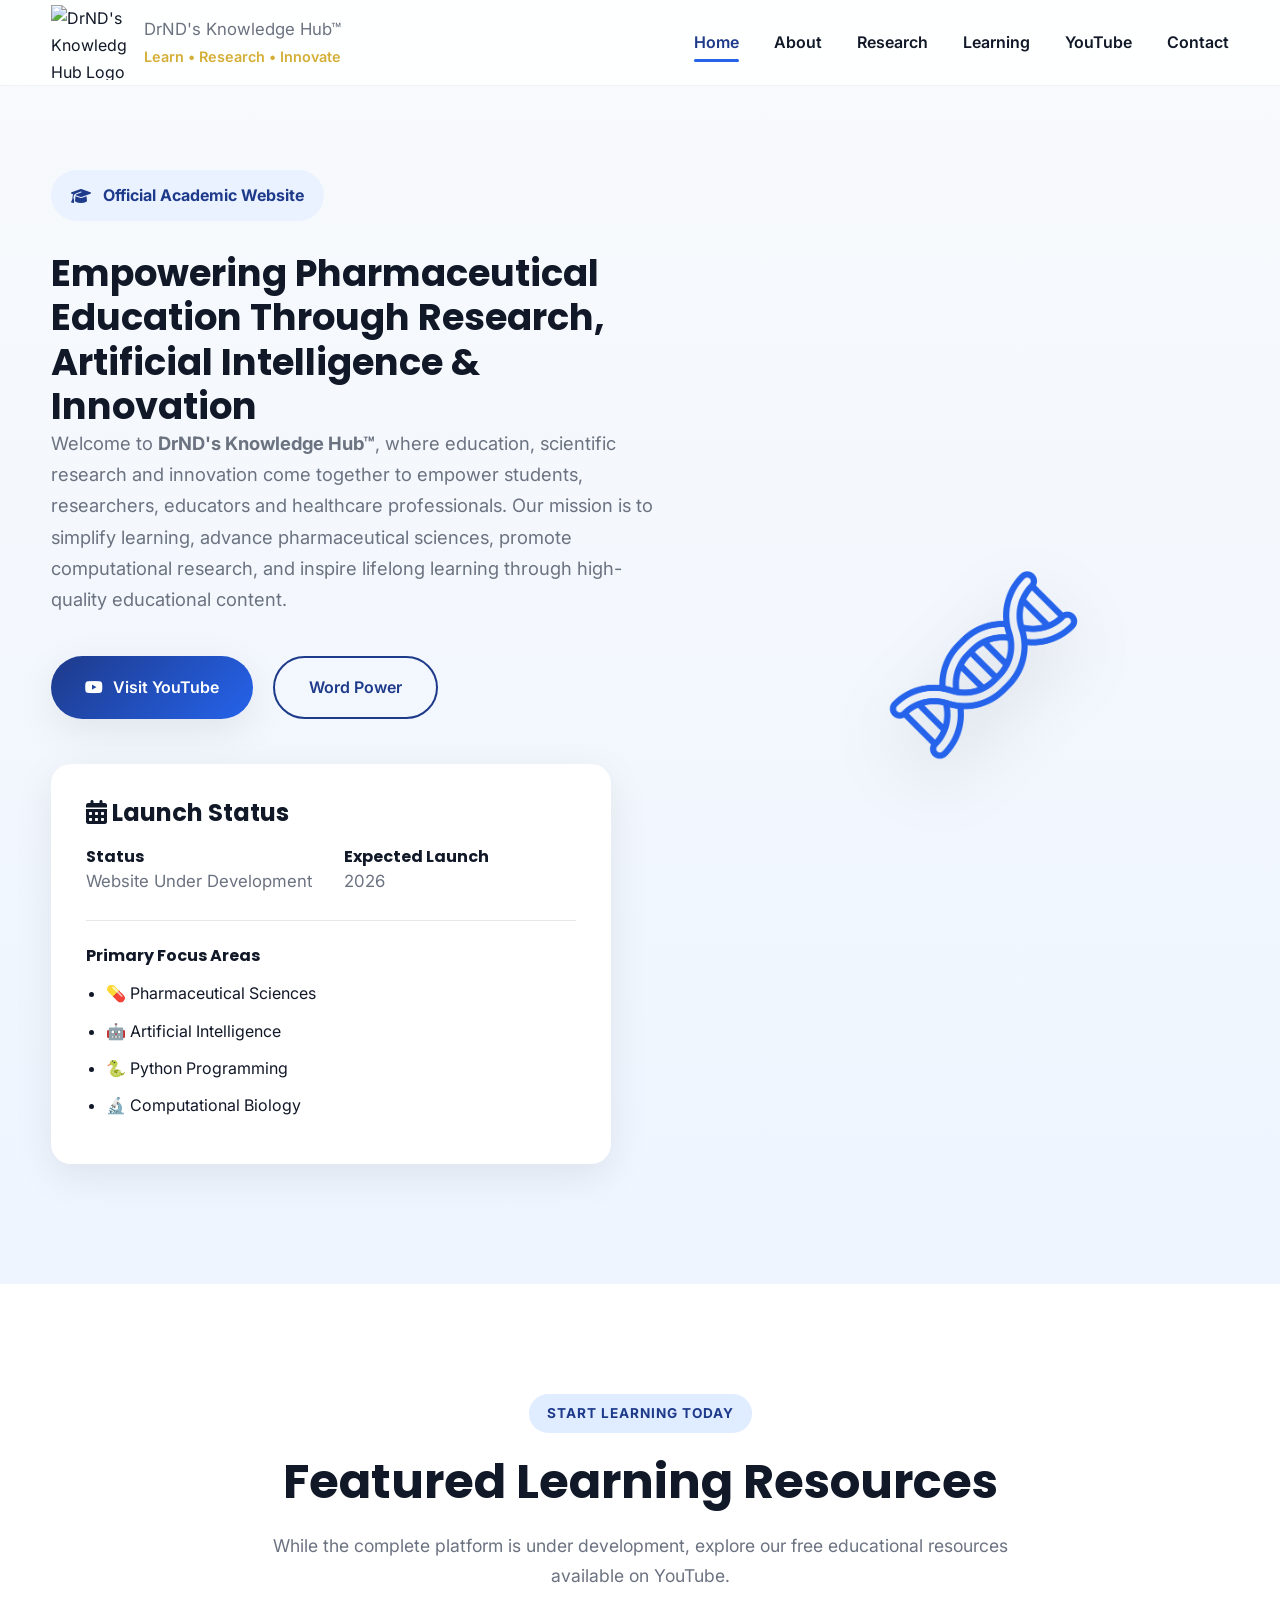
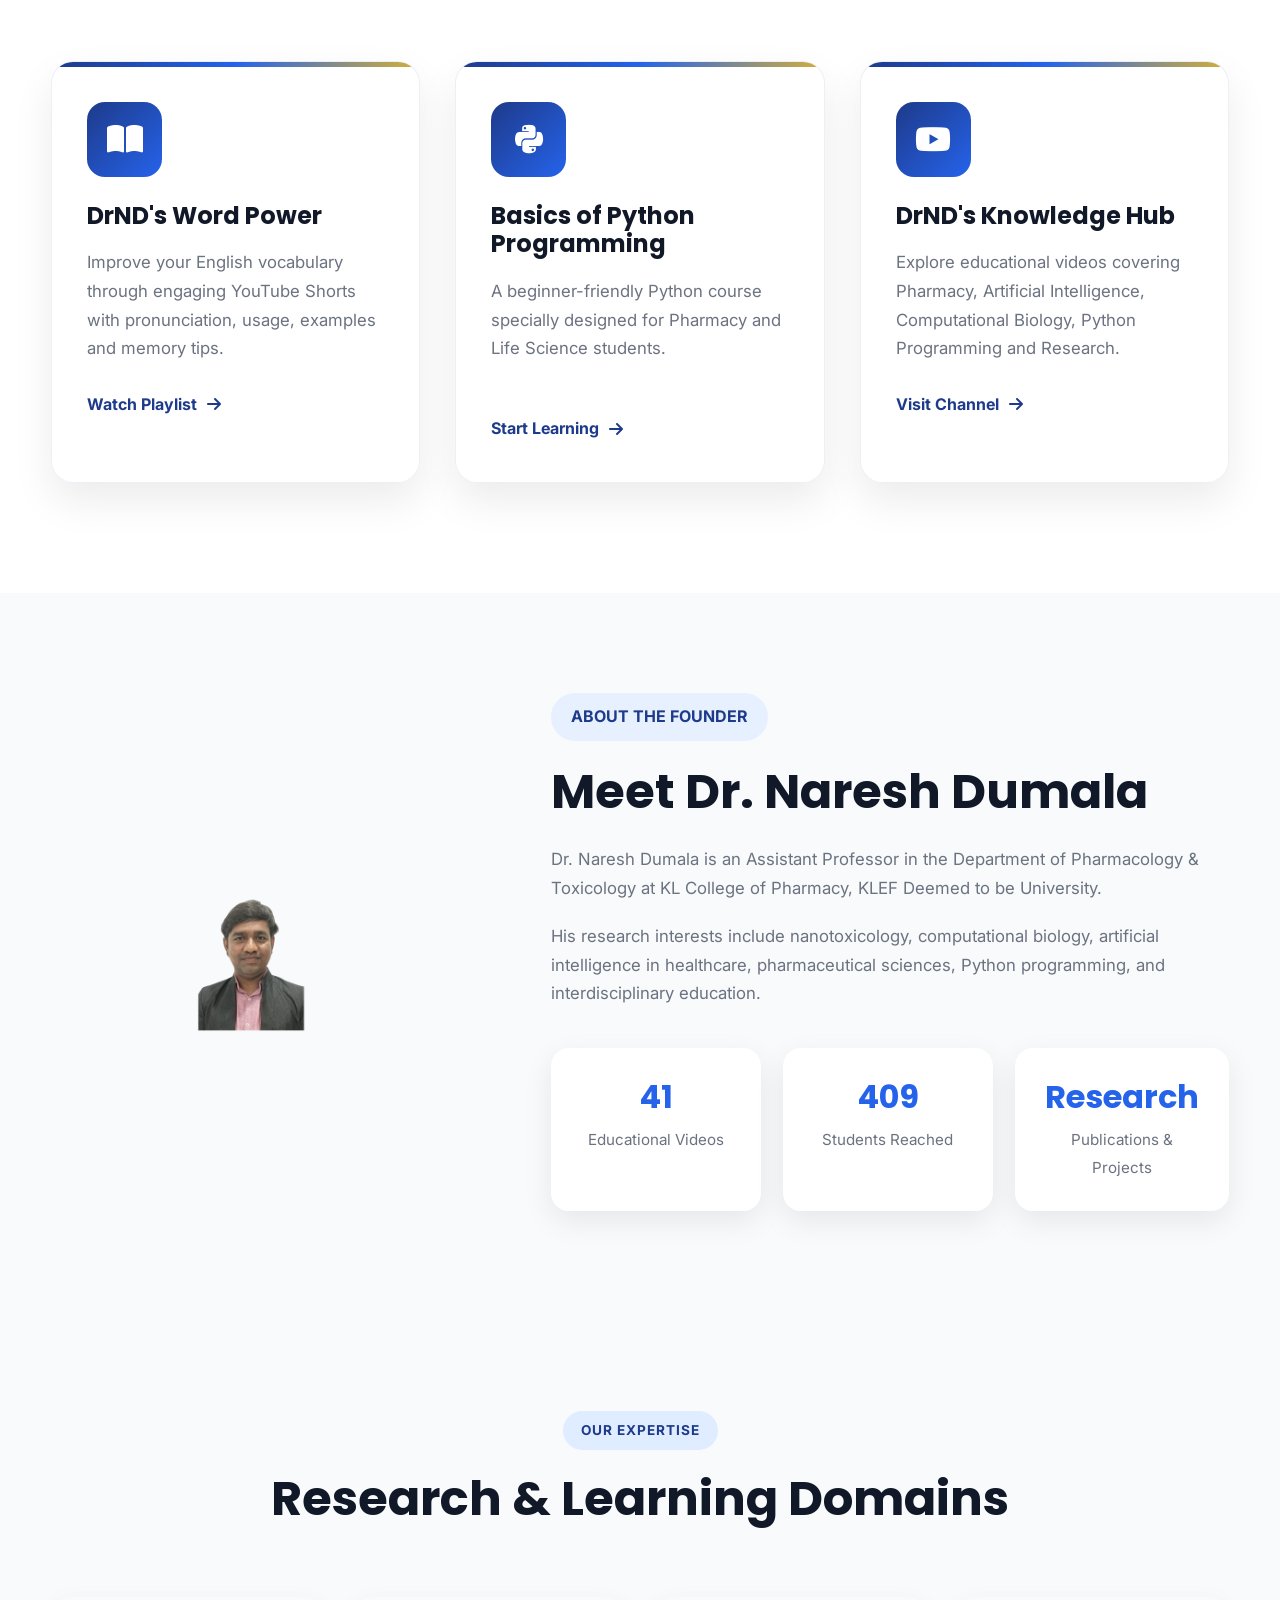
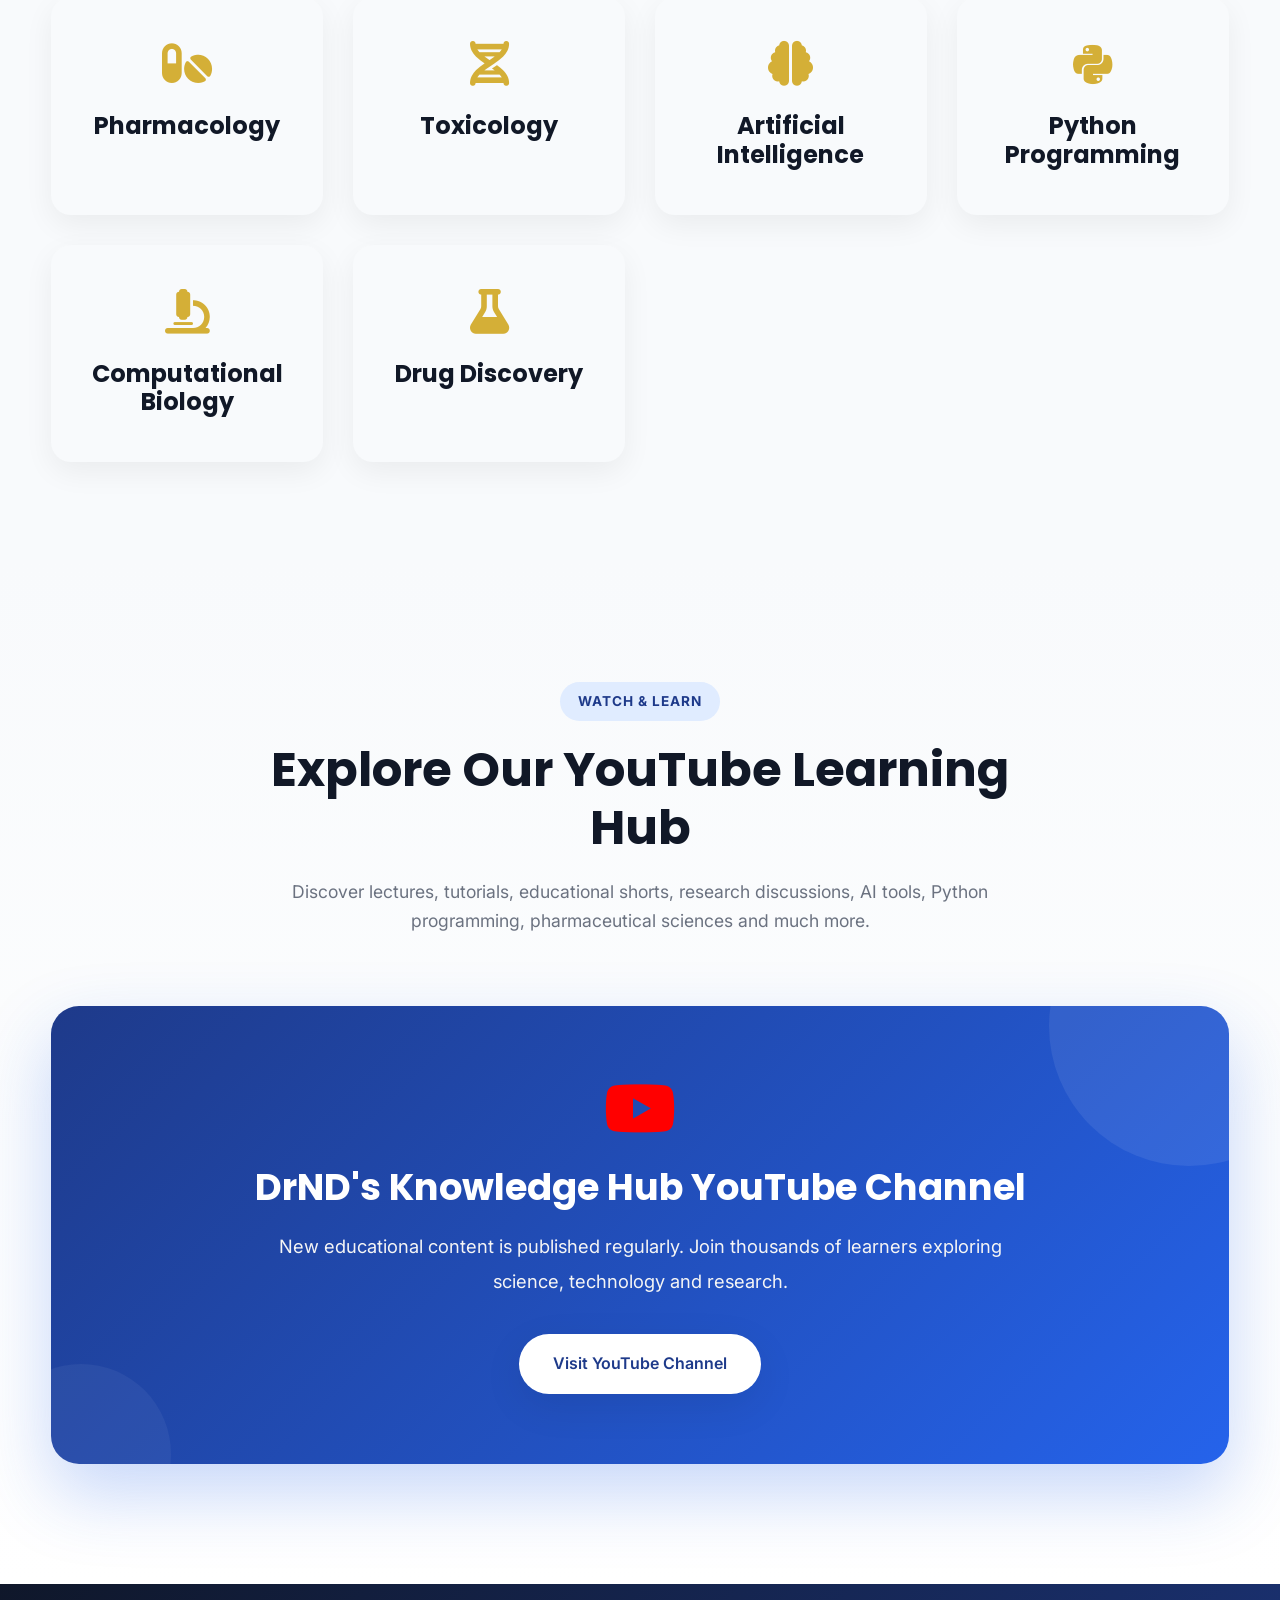
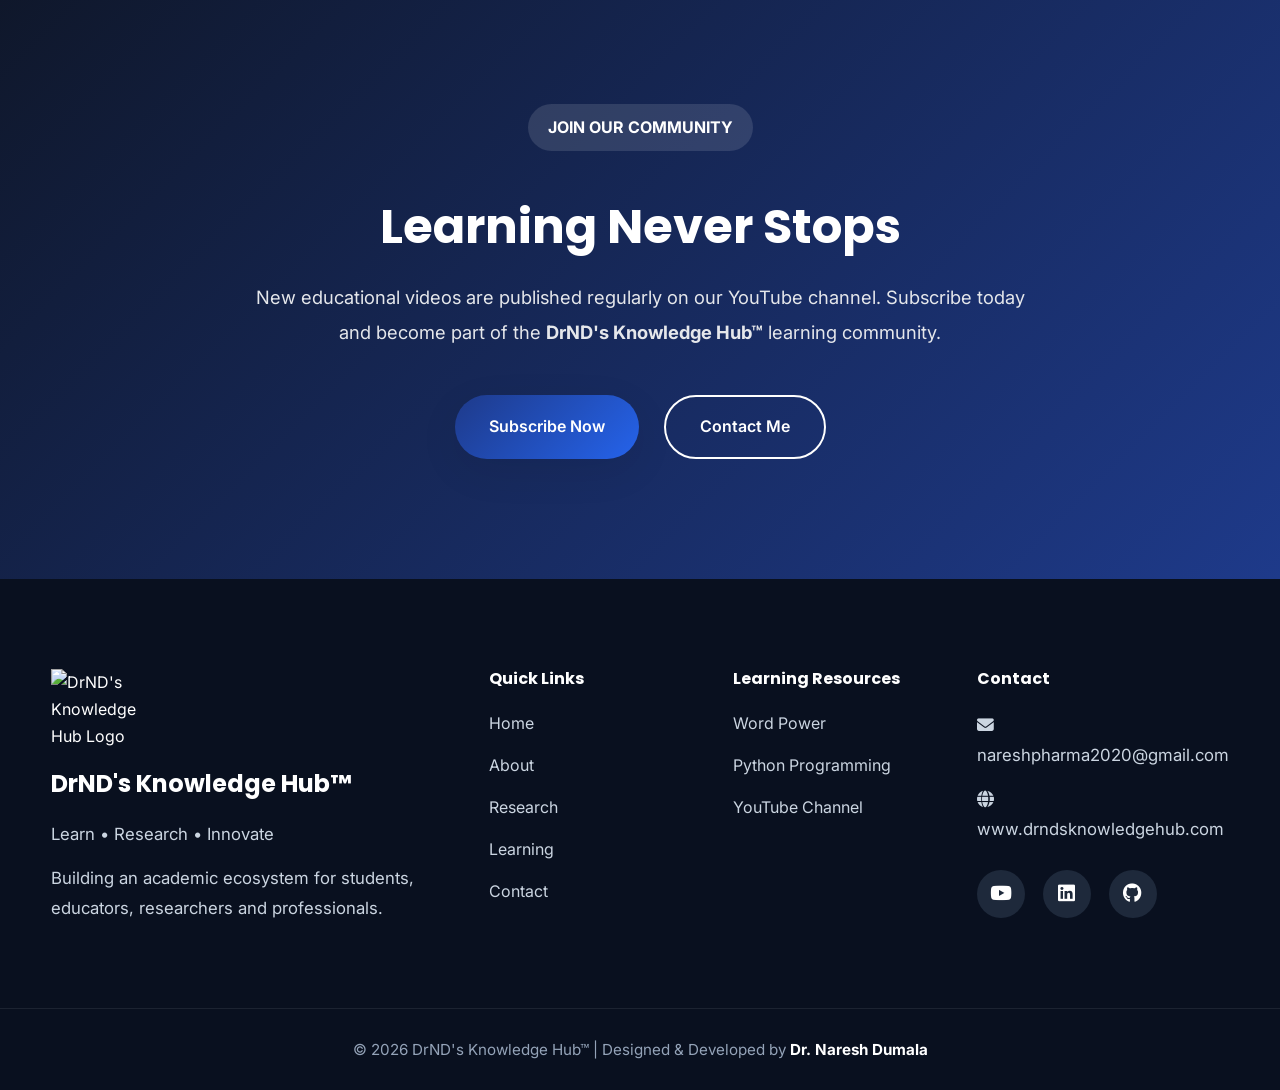
==== index.html @ 516c437e "Redesign Hero section content" ====
<!DOCTYPE html>
<html lang="en">

<head>

    <!-- =======================================================
         BASIC META
    ======================================================== -->

    <meta charset="UTF-8">
    <meta name="viewport" content="width=device-width, initial-scale=1.0">

    <title>DrND's Knowledge Hub™ | Learn • Research • Innovate</title>

    <meta name="description"
        content="Official website of DrND's Knowledge Hub™. Educational platform covering Pharmaceutical Sciences, Artificial Intelligence, Python Programming, Computational Biology and Research.">

    <meta name="keywords"
        content="Pharmacology, Toxicology, Python, Artificial Intelligence, Computational Biology, Pharmacy, Research">

    <meta name="author"
        content="Dr. Naresh Dumala">

    <!-- =======================================================
         GOOGLE FONTS
    ======================================================== -->

    <link rel="preconnect" href="https://fonts.googleapis.com">

    <link rel="preconnect"
          href="https://fonts.gstatic.com"
          crossorigin>

    <link href="https://fonts.googleapis.com/css2?family=Inter:wght@300;400;500;600;700&family=Poppins:wght@500;600;700;800&display=swap"
          rel="stylesheet">

    <!-- =======================================================
         FONT AWESOME
    ======================================================== -->

    <link rel="stylesheet"
          href="https://cdnjs.cloudflare.com/ajax/libs/font-awesome/6.7.2/css/all.min.css">

    <!-- =======================================================
         CSS
    ======================================================== -->

    <link rel="stylesheet" href="assets/css/style.css">

    <link rel="icon"
      type="image/png"
      href="assets/images/logo/logo.png">

    <link rel="canonical"
      href="https://www.drndsknowledgehub.com/">

<!-- =======================================================
     OPEN GRAPH (SOCIAL MEDIA)
======================================================= -->

<meta property="og:type"
      content="website">

<meta property="og:title"
      content="DrND's Knowledge Hub™ | Learn • Research • Innovate">

<meta property="og:description"
      content="Educational platform dedicated to Pharmaceutical Sciences, Artificial Intelligence, Python Programming, Computational Biology and Research.">

<meta property="og:url"
      content="https://www.drndsknowledgehub.com/">

<meta property="og:site_name"
      content="DrND's Knowledge Hub™">

<meta property="og:image"
      content="https://www.drndsknowledgehub.com/assets/images/logo/logo.png">

<meta property="og:image:alt"
      content="DrND's Knowledge Hub Logo">

<!-- =======================================================
     TWITTER CARD
======================================================= -->

<meta name="twitter:card"
      content="summary_large_image">

<meta name="twitter:title"
      content="DrND's Knowledge Hub™">

<meta name="twitter:description"
      content="Learn • Research • Innovate">

<meta name="twitter:image"
      content="https://www.drndsknowledgehub.com/assets/images/logo/logo.png">

<!-- =======================================================
     WEBSITE THEME
======================================================= -->

<meta name="theme-color"
      content="#1E40AF">

<meta name="apple-mobile-web-app-capable"
      content="yes">

<meta name="apple-mobile-web-app-status-bar-style"
      content="default">

<meta name="apple-mobile-web-app-title"
      content="DrND's Knowledge Hub">

<meta name="format-detection"
      content="telephone=no">

<meta name="color-scheme"
      content="light">

</head>

<body>

<!-- ==========================================================
     HEADER
=========================================================== -->

<header>

    <div class="container">

        <div class="logo">

            <img src="assets/images/logo/logo.png"
                 alt="DrND's Knowledge Hub Logo">

            <div>

                <p class="logo-title">
                DrND's Knowledge Hub™
                </p>

                <span>Learn • Research • Innovate</span>

            </div>

        </div>

        <nav>

            <ul>

                <li><a href="#home" class="active">Home</a></li>

                <li><a href="#about">About</a></li>

                <li><a href="#research">Research</a></li>

                <li><a href="#learning">Learning</a></li>

                <li><a href="#">YouTube</a></li>

                <li><a href="#contact">Contact</a></li>

            </ul>

        </nav>

    </div>

</header>

<!-- ==========================================================
     HERO
=========================================================== -->

<section class="hero" id="home">

<div class="container hero-container">

<div class="hero-left">

<div class="badge">

<i class="fa-solid fa-graduation-cap"></i>

Official Academic Website

</div>

<h1>

Empowering Pharmaceutical Education Through
Research, Artificial Intelligence &
Innovation

</h1>

<p class="hero-text">

Welcome to <strong>DrND's Knowledge Hub™</strong>,
where education, scientific research and innovation
come together to empower students, researchers,
educators and healthcare professionals.

Our mission is to simplify learning, advance
pharmaceutical sciences, promote computational
research, and inspire lifelong learning through
high-quality educational content.

</p>

<div class="hero-buttons">

<a href="https://youtube.com/@drnds_knowledgehub?si=zczuXMrxNqE2etat"

target="_blank"

class="btn-primary">

<i class="fab fa-youtube"></i>

Visit YouTube

</a>

<a href="https://youtube.com/playlist?list=PLd26XQzeNlbY&si=Qq0j2oIApHZ05fOe"

target="_blank"

class="btn-secondary">

Word Power

</a>

</div>

<!-- Launch Card -->

<div class="launch-card">

<h3>

<i class="fa-solid fa-calendar-days"></i>

Launch Status

</h3>

<div class="status-grid">

<div>

<h4>Status</h4>

<p>Website Under Development</p>

</div>

<div>

<h4>Expected Launch</h4>

<p>2026</p>

</div>

</div>

<hr>

<h4>Primary Focus Areas</h4>

<ul>

<li>💊 Pharmaceutical Sciences</li>

<li>🤖 Artificial Intelligence</li>

<li>🐍 Python Programming</li>

<li>🔬 Computational Biology</li>

</ul>

</div>

</div>

<!-- Hero Right -->

<div class="hero-right">

<img src="assets/images/hero/dna.png"

alt="DNA Illustration"

class="dna-image">

</div>

</div>

</section>

<!-- ==========================================================
     FEATURED LEARNING RESOURCES
=========================================================== -->

<section class="featured-resources" id="learning">

    <div class="container">

        <div class="section-title">

            <span>START LEARNING TODAY</span>

            <h2>Featured Learning Resources</h2>

            <p>

                While the complete platform is under development,
                explore our free educational resources available on
                YouTube.

            </p>

        </div>

        <div class="resource-grid">

            <!-- Card 1 -->

            <div class="resource-card">

                <div class="resource-icon">

                    <i class="fa-solid fa-book-open"></i>

                </div>

                <h3>DrND's Word Power</h3>

                <p>

                    Improve your English vocabulary through engaging
                    YouTube Shorts with pronunciation, usage,
                    examples and memory tips.

                </p>

                <a href="https://youtube.com/playlist?list=PLd26XQzeNlbY&si=Qq0j2oIApHZ05fOe"
                   target="_blank"
                   class="card-btn">

                    Watch Playlist

                    <i class="fa-solid fa-arrow-right"></i>

                </a>

            </div>

            <!-- Card 2 -->

            <div class="resource-card">

                <div class="resource-icon">

                    <i class="fa-brands fa-python"></i>

                </div>

                <h3>Basics of Python Programming</h3>

                <p>

                    A beginner-friendly Python course specially
                    designed for Pharmacy and Life Science students.

                </p>

                <a href="https://youtube.com/playlist?list=PL-zN8LjLB0dyy9zGO87OcLq34b1H6POJ0&si=4DF6ZmCES7b4XdnU"
                   target="_blank"
                   class="card-btn">

                    Start Learning

                    <i class="fa-solid fa-arrow-right"></i>

                </a>

            </div>

            <!-- Card 3 -->

            <div class="resource-card">

                <div class="resource-icon">

                    <i class="fa-brands fa-youtube"></i>

                </div>

                <h3>DrND's Knowledge Hub</h3>

                <p>

                    Explore educational videos covering Pharmacy,
                    Artificial Intelligence, Computational Biology,
                    Python Programming and Research.

                </p>

                <a href="https://youtube.com/@drnds_knowledgehub?si=zczuXMrxNqE2etat"
                   target="_blank"
                   class="card-btn">

                    Visit Channel

                    <i class="fa-solid fa-arrow-right"></i>

                </a>

            </div>

        </div>

    </div>

</section>

<!-- ==========================================================
     ABOUT
=========================================================== -->

<section class="about" id="about">

    <div class="container about-container">

        <div class="about-left">

            <img src="assets/images/profile/profile.png"
                 alt="Dr. Naresh Dumala">

        </div>

        <div class="about-right">

            <span class="section-tag">

                ABOUT THE FOUNDER

            </span>

            <h2>

                Meet Dr. Naresh Dumala

            </h2>

            <p>

                Dr. Naresh Dumala is an Assistant Professor in the
                Department of Pharmacology & Toxicology at
                KL College of Pharmacy, KLEF Deemed to be University.

            </p>

            <p>

                His research interests include
                nanotoxicology,
                computational biology,
                artificial intelligence in healthcare,
                pharmaceutical sciences,
                Python programming,
                and interdisciplinary education.

            </p>

            <div class="about-stats">

                <div class="stat-box">

                    <h3 class="counter" data-target="100">0</h3>

                    <span>Educational Videos</span>

                </div>

                <div class="stat-box">

                    <h3 class="counter" data-target="1000">0</h3>

                    <span>Students Reached</span>

                </div>

                <div class="stat-box">

                    <h3>Research</h3>

                    <span>Publications & Projects</span>

                </div>

            </div>

        </div>

    </div>

</section>

<!-- ==========================================================
     RESEARCH DOMAINS
=========================================================== -->

<section class="research" id="research">

    <div class="container">

        <div class="section-title">

            <span>OUR EXPERTISE</span>

            <h2>Research & Learning Domains</h2>

        </div>

        <div class="domain-grid">

            <div class="domain-card">

                <i class="fa-solid fa-pills"></i>

                <h3>Pharmacology</h3>

            </div>

            <div class="domain-card">

                <i class="fa-solid fa-dna"></i>

                <h3>Toxicology</h3>

            </div>

            <div class="domain-card">

                <i class="fa-solid fa-brain"></i>

                <h3>Artificial Intelligence</h3>

            </div>

            <div class="domain-card">

                <i class="fa-brands fa-python"></i>

                <h3>Python Programming</h3>

            </div>

            <div class="domain-card">

                <i class="fa-solid fa-microscope"></i>

                <h3>Computational Biology</h3>

            </div>

            <div class="domain-card">

                <i class="fa-solid fa-flask"></i>

                <h3>Drug Discovery</h3>

            </div>

        </div>

    </div>

</section>

<!-- ==========================================================
     YOUTUBE SHOWCASE
========================================================== -->

<section class="youtube-section">

    <div class="container">

        <div class="section-title">

            <span>WATCH & LEARN</span>

            <h2>Explore Our YouTube Learning Hub</h2>

            <p>

                Discover lectures, tutorials, educational shorts,
                research discussions, AI tools, Python programming,
                pharmaceutical sciences and much more.

            </p>

        </div>

        <div class="youtube-banner">

            <div class="youtube-text">

                <i class="fab fa-youtube"></i>

                <h3>DrND's Knowledge Hub YouTube Channel</h3>

                <p>

                    New educational content is published regularly.

                    Join thousands of learners exploring science,
                    technology and research.

                </p>

                <a href="https://youtube.com/@drnds_knowledgehub?si=zczuXMrxNqE2etat"
                   target="_blank"
                   class="btn-primary">

                    Visit YouTube Channel

                </a>

            </div>

        </div>

    </div>

</section>

<!-- ==========================================================
     COMMUNITY CTA
========================================================== -->

<section class="community" id="contact">

    <div class="container">

        <span class="section-tag">

            JOIN OUR COMMUNITY

        </span>

        <h2>

            Learning Never Stops

        </h2>

        <p>

            New educational videos are published regularly on our
            YouTube channel.

            Subscribe today and become part of the

            <strong>DrND's Knowledge Hub™</strong>

            learning community.

        </p>

        <div class="community-buttons">

            <a href="https://youtube.com/@drnds_knowledgehub?si=zczuXMrxNqE2etat"

               target="_blank"

               class="btn-primary">

                Subscribe Now

            </a>

            <a href="mailto:nareshpharma2020@gmail.com"

               class="btn-secondary">

                Contact Me

            </a>

        </div>

    </div>

</section>

<!-- ==========================================================
     FOOTER
========================================================== -->

<footer>

    <div class="container footer-container">

        <div class="footer-column">

            <img src="assets/images/logo/logo.png"
                 class="footer-logo"
                 alt="DrND's Knowledge Hub Logo">

            <h3>DrND's Knowledge Hub™</h3>

            <p>

                Learn • Research • Innovate

            </p>

            <p>

                Building an academic ecosystem
                for students, educators,
                researchers and professionals.

            </p>

        </div>

        <div class="footer-column">

            <h4>Quick Links</h4>

            <ul>

                <li><a href="#">Home</a></li>

                <li><a href="#">About</a></li>

                <li><a href="#">Research</a></li>

                <li><a href="#">Learning</a></li>

                <li><a href="#">Contact</a></li>

            </ul>

        </div>

        <div class="footer-column">

            <h4>Learning Resources</h4>

            <ul>

                <li>

                    <a href="https://youtube.com/playlist?list=PLd26XQzeNlbY&si=Qq0j2oIApHZ05fOe"
                       target="_blank">

                        Word Power

                    </a>

                </li>

                <li>

                    <a href="https://youtube.com/playlist?list=PL-zN8LjLB0dyy9zGO87OcLq34b1H6POJ0&si=4DF6ZmCES7b4XdnU"
                       target="_blank">

                        Python Programming

                    </a>

                </li>

                <li>

                    <a href="https://youtube.com/@drnds_knowledgehub?si=zczuXMrxNqE2etat"
                       target="_blank">

                        YouTube Channel

                    </a>

                </li>

            </ul>

        </div>

        <div class="footer-column">

            <h4>Contact</h4>

            <p>

                <i class="fas fa-envelope"></i>

                nareshpharma2020@gmail.com

            </p>

            <p>

                <i class="fas fa-globe"></i>

                www.drndsknowledgehub.com

            </p>

            <div class="social-icons">

                <a href="https://youtube.com/@drnds_knowledgehub?si=zczuXMrxNqE2etat"
                   target="_blank">

                    <i class="fab fa-youtube"></i>

                </a>

                <a href="#">

                    <i class="fab fa-linkedin"></i>

                </a>

                <a href="#">

                    <i class="fab fa-github"></i>

                </a>

            </div>

        </div>

    </div>

    <div class="copyright">

        © 2026 DrND's Knowledge Hub™ |

        Designed & Developed by

        <strong>Dr. Naresh Dumala</strong>

    </div>

</footer>

<!-- ==========================================================
     BACK TO TOP
========================================================== -->

<button id="backToTop">

    <i class="fas fa-arrow-up"></i>

</button>

<!-- ==========================================================
     JAVASCRIPT
========================================================== -->

<script src="assets/js/script.js"></script>

</body>

</html>
---- assets/css/style.css ----
/* ==========================================================
   DrND's Knowledge Hub™
   Professional Academic Website
   Version 2.0

   Author : Dr. Naresh Dumala

==========================================================*/


/*==========================================================

RESET

==========================================================*/

*,
*::before,
*::after{

margin:0;
padding:0;
box-sizing:border-box;

}

html{

scroll-behavior:smooth;

}

body{

font-family:'Inter',sans-serif;

background:#F8FAFC;

color:#111827;

line-height:1.7;

overflow-x:hidden;

}


/*==========================================================

ROOT VARIABLES

==========================================================*/

:root{

--primary:#1E3A8A;

--secondary:#2563EB;

--gold:#D4AF37;

--white:#ffffff;

--light:#F8FAFC;

--gray:#6B7280;

--dark:#111827;

--shadow:0 12px 40px rgba(0,0,0,.08);

--radius:18px;

--transition:.35s ease;

--max-width:1400px;

}


/*==========================================================

TYPOGRAPHY

==========================================================*/

h1,
h2,
h3,
h4{

font-family:'Poppins',sans-serif;

font-weight:700;

color:var(--dark);

line-height:1.2;

}

h1{

font-size:2.3rem;

}

h2{

font-size:3rem;

}

h3{

font-size:1.5rem;

}

p{

font-size:1.05rem;

color:var(--gray);

}

a{

text-decoration:none;

transition:var(--transition);

}

img{

max-width:100%;

display:block;

}


/*==========================================================

LAYOUT

==========================================================*/

.container{

width:min(92%,var(--max-width));

margin:auto;

}

section{

padding:100px 0;

}

.section-title{

text-align:center;

max-width:800px;

margin:auto auto 70px;

}

.section-title span{

display:inline-block;

padding:8px 18px;

background:#E0ECFF;

color:var(--primary);

border-radius:100px;

font-size:.85rem;

font-weight:700;

letter-spacing:1px;

margin-bottom:20px;

}

.section-title h2{

margin-bottom:20px;

}

.section-title p{

font-size:1.1rem;

}


/*==========================================================

BUTTONS

==========================================================*/

.btn-primary{

display:inline-flex;

align-items:center;

gap:10px;

padding:16px 34px;

background:linear-gradient(135deg,#1E3A8A,#2563EB);

color:white;

border-radius:100px;

font-weight:600;

box-shadow:var(--shadow);

transition:var(--transition);

}

.btn-primary:hover{

transform:translateY(-5px);

}

.btn-secondary{

display:inline-flex;

align-items:center;

gap:10px;

padding:16px 34px;

border:2px solid var(--primary);

color:var(--primary);

border-radius:100px;

font-weight:600;

transition:var(--transition);

}

.btn-secondary:hover{

background:var(--primary);

color:white;

}

/*==========================================================

HEADER

==========================================================*/

header{

    position:fixed;

    top:0;

    left:0;

    width:100%;

    z-index:1000;

    background:rgba(255,255,255,.85);

    backdrop-filter:blur(14px);

    -webkit-backdrop-filter:blur(14px);

    border-bottom:1px solid rgba(0,0,0,.05);

    transition:.35s ease;

}

header .container{

    display:flex;

    justify-content:space-between;

    align-items:center;

    min-height:85px;

}

.logo{

    display:flex;

    align-items:center;

    gap:18px;

}

.logo img{

    width:75px;

    height:75px;

    object-fit:contain;

}

.logo h1{

    font-size:1.6rem;

    margin-bottom:4px;

}

.logo span{

    color:var(--gold);

    font-size:.9rem;

    font-weight:600;

}

/*==========================================================

NAVIGATION

==========================================================*/

nav ul{

    display:flex;

    gap:35px;

    list-style:none;

}

nav a{

    color:var(--dark);

    font-weight:600;

    position:relative;

    padding:5px 0;

}

nav a::after{

    content:"";

    position:absolute;

    left:0;

    bottom:-5px;

    width:0;

    height:3px;

    border-radius:20px;

    background:var(--secondary);

    transition:.35s ease;

}

nav a:hover::after,

nav a.active::after{

    width:100%;

}

nav a:hover,

nav a.active{

    color:var(--primary);

}

/*==========================================================

HERO

==========================================================*/

.hero{

    padding-top:170px;

    padding-bottom:120px;

    background:linear-gradient(
        180deg,
        #F8FAFC 0%,
        #EEF5FF 100%
    );

}

.hero-container{

    display:grid;

    grid-template-columns:1.1fr .9fr;

    gap:70px;

    align-items:center;

}

/*==========================================================

LEFT CONTENT

==========================================================*/

.badge{

    display:inline-flex;

    align-items:center;

    gap:12px;

    background:#EAF2FF;

    color:var(--primary);

    padding:12px 20px;

    border-radius:50px;

    font-weight:700;

    margin-bottom:30px;

}

.hero h2{

    font-size:4rem;

    margin-bottom:25px;

}

.hero-text{

    font-size:1.15rem;

    max-width:700px;

    margin-bottom:40px;

}

.hero-buttons{

    display:flex;

    gap:20px;

    flex-wrap:wrap;

    margin-bottom:45px;

}

/*==========================================================

DNA IMAGE

==========================================================*/

.hero-right{

    display:flex;

    justify-content:center;

    align-items:center;

}

.dna-image{

    width:100%;

    max-width:480px;

    animation:floatDNA 5s ease-in-out infinite;

    filter:drop-shadow(0 25px 35px rgba(0,0,0,.15));

}

/*==========================================================

DNA ANIMATION

==========================================================*/

@keyframes floatDNA{

    0%{

        transform:translateY(0);

    }

    50%{

        transform:translateY(-18px);

    }

    100%{

        transform:translateY(0);

    }

}

/*==========================================================

LAUNCH CARD

==========================================================*/

.launch-card{

    background:white;

    padding:35px;

    border-radius:20px;

    box-shadow:var(--shadow);

    max-width:560px;

}

.launch-card h3{

    margin-bottom:20px;

}

.status-grid{

    display:grid;

    grid-template-columns:repeat(2,1fr);

    gap:25px;

    margin-bottom:25px;

}

.launch-card hr{

    margin:25px 0;

    border:none;

    border-top:1px solid #E5E7EB;

}

.launch-card ul{

    margin-top:15px;

    padding-left:20px;

}

.launch-card li{

    margin-bottom:10px;

}

/*==========================================================

FEATURED LEARNING RESOURCES

==========================================================*/

.featured-resources{

    background:#ffffff;

    padding:110px 0;

}

.resource-grid{

    display:grid;

    grid-template-columns:repeat(auto-fit,minmax(320px,1fr));

    gap:35px;

    margin-top:60px;

}

.resource-card{

    background:rgba(255,255,255,.92);

    border-radius:22px;

    padding:40px 35px;

    box-shadow:0 18px 40px rgba(0,0,0,.08);

    transition:all .35s ease;

    position:relative;

    overflow:hidden;

    border:1px solid rgba(30,58,138,.08);

}

.resource-card::before{

    content:"";

    position:absolute;

    left:0;

    top:0;

    width:100%;

    height:5px;

    background:linear-gradient(
        90deg,
        var(--primary),
        var(--secondary),
        var(--gold)
    );

}

.resource-card:hover{

    transform:translateY(-12px);

    box-shadow:0 25px 55px rgba(37,99,235,.18);

}

.resource-icon{

    width:75px;

    height:75px;

    border-radius:18px;

    display:flex;

    align-items:center;

    justify-content:center;

    font-size:2rem;

    color:white;

    background:linear-gradient(
        135deg,
        var(--primary),
        var(--secondary)
    );

    margin-bottom:25px;

}

.resource-card h3{

    margin-bottom:18px;

}

.resource-card p{

    margin-bottom:28px;

    min-height:110px;

}

.card-btn{

    display:inline-flex;

    align-items:center;

    gap:10px;

    color:var(--primary);

    font-weight:700;

}

.card-btn:hover{

    color:var(--secondary);

}

.card-btn i{

    transition:.3s;

}

.card-btn:hover i{

    transform:translateX(6px);

}

/*==========================================================

ABOUT SECTION

==========================================================*/

.about{

    background:#F8FAFC;

}

.about-container{

    display:grid;

    grid-template-columns:420px 1fr;

    gap:80px;

    align-items:center;

}

.about-left{

    display:flex;

    justify-content:center;

}

.about-left img{
    width:280px;
    height:280px;
    object-fit:cover;
    border-radius:20px;
}

.section-tag{

    display:inline-block;

    padding:10px 20px;

    border-radius:50px;

    background:#E7F0FF;

    color:var(--primary);

    font-weight:700;

    margin-bottom:22px;

}

.about-right h2{

    margin-bottom:25px;

}

.about-right p{

    margin-bottom:20px;

}

.about-stats{

    display:grid;

    grid-template-columns:repeat(3,1fr);

    gap:22px;

    margin-top:40px;

}

.stat-box{

    background:white;

    border-radius:18px;

    text-align:center;

    padding:30px;

    box-shadow:0 10px 30px rgba(0,0,0,.08);

}

.stat-box h3{

    color:var(--secondary);

    font-size:2rem;

    margin-bottom:10px;

}

.stat-box span{

    color:var(--gray);

    font-size:.95rem;

}

/*==========================================================

RESEARCH DOMAINS

==========================================================*/

.research-domains{

    background:white;

}

.domain-grid{

    display:grid;

    grid-template-columns:repeat(auto-fit,minmax(230px,1fr));

    gap:30px;

    margin-top:60px;

}

.domain-card{

    background:#F8FAFC;

    border-radius:20px;

    text-align:center;

    padding:45px 25px;

    transition:.35s;

    box-shadow:0 10px 30px rgba(0,0,0,.06);

}

.domain-card:hover{

    background:var(--primary);

    color:white;

    transform:translateY(-10px);

}

.domain-card i{

    font-size:2.8rem;

    margin-bottom:25px;

    color:var(--gold);

}

.domain-card:hover h3{

    color:white;

}

.domain-card:hover i{

    color:white;

}

/*==========================================================

YOUTUBE SHOWCASE

==========================================================*/

.youtube-section{

    background:linear-gradient(
        180deg,
        #F8FAFC 0%,
        #FFFFFF 100%
    );

    padding:120px 0;

}

.youtube-banner{

    background:linear-gradient(
        135deg,
        #1E3A8A,
        #2563EB
    );

    border-radius:28px;

    padding:70px;

    color:white;

    text-align:center;

    box-shadow:0 30px 70px rgba(37,99,235,.25);

    position:relative;

    overflow:hidden;

}

.youtube-banner::before{

    content:"";

    position:absolute;

    width:280px;

    height:280px;

    border-radius:50%;

    background:rgba(255,255,255,.08);

    top:-120px;

    right:-100px;

}

.youtube-banner::after{

    content:"";

    position:absolute;

    width:180px;

    height:180px;

    border-radius:50%;

    background:rgba(255,255,255,.05);

    bottom:-80px;

    left:-60px;

}

.youtube-text{

    position:relative;

    z-index:2;

}

.youtube-text i{

    font-size:4rem;

    color:#FF0000;

    margin-bottom:25px;

}

.youtube-text h3{

    color:white;

    font-size:2.3rem;

    margin-bottom:20px;

}

.youtube-text p{

    color:#F5F5F5;

    max-width:760px;

    margin:0 auto 35px;

    font-size:1.15rem;

    line-height:1.9;

}

.youtube-banner .btn-primary{

    background:white;

    color:var(--primary);

}

.youtube-banner .btn-primary:hover{

    background:#F3F6FA;

}

/*==========================================================

COMMUNITY

==========================================================*/

.community{

    background:linear-gradient(
        135deg,
        #0F172A,
        #1E3A8A
    );

    color:white;

    text-align:center;

    padding:120px 0;

}

.community .section-tag{

    background:rgba(255,255,255,.12);

    color:white;

}

.community h2{

    color:white;

    font-size:3rem;

    margin:25px 0;

}

.community p{

    color:#E5E7EB;

    max-width:800px;

    margin:auto;

    font-size:1.15rem;

    line-height:1.9;

}

.community-buttons{

    display:flex;

    justify-content:center;

    gap:25px;

    flex-wrap:wrap;

    margin-top:45px;

}

.community .btn-secondary{

    border:2px solid white;

    color:white;

}

.community .btn-secondary:hover{

    background:white;

    color:var(--primary);

}

/*==========================================================

FOOTER

==========================================================*/

footer{

    background:#09101F;

    color:white;

    padding-top:90px;

}

.footer-container{

    display:grid;

    grid-template-columns:2fr 1fr 1fr 1.2fr;

    gap:50px;

    align-items:flex-start;

}

.footer-logo{

    width:85px;

    margin-bottom:20px;

}

.footer-column h3{

    color:white;

    margin-bottom:20px;

}

.footer-column h4{

    color:white;

    margin-bottom:22px;

}

.footer-column p{

    color:#CBD5E1;

    margin-bottom:14px;

    line-height:1.8;

}

.footer-column ul{

    list-style:none;

}

.footer-column li{

    margin-bottom:15px;

}

.footer-column a{

    color:#CBD5E1;

}

.footer-column a:hover{

    color:white;

}

.social-icons{

    display:flex;

    gap:18px;

    margin-top:25px;

}

.social-icons a{

    width:48px;

    height:48px;

    border-radius:50%;

    display:flex;

    align-items:center;

    justify-content:center;

    background:#1E293B;

    color:white;

    font-size:1.2rem;

    transition:.35s;

}

.social-icons a:hover{

    background:var(--secondary);

    transform:translateY(-6px);

}

.copyright{

    border-top:1px solid rgba(255,255,255,.08);

    margin-top:70px;

    text-align:center;

    padding:28px;

    color:#94A3B8;

    font-size:.95rem;

}

.copyright strong{

    color:white;

}

/*==========================================================

BACK TO TOP BUTTON

==========================================================*/

#backToTop{

    position:fixed;

    bottom:35px;

    right:35px;

    width:55px;

    height:55px;

    border:none;

    border-radius:50%;

    background:linear-gradient(135deg,var(--primary),var(--secondary));

    color:white;

    cursor:pointer;

    font-size:1.2rem;

    box-shadow:0 12px 30px rgba(0,0,0,.25);

    opacity:0;

    visibility:hidden;

    transition:.35s ease;

    z-index:999;

}

#backToTop.show{

    opacity:1;

    visibility:visible;

}

#backToTop:hover{

    transform:translateY(-6px);

}

/*==========================================================

SCROLLBAR

==========================================================*/

::-webkit-scrollbar{

    width:10px;

}

::-webkit-scrollbar-track{

    background:#F3F4F6;

}

::-webkit-scrollbar-thumb{

    background:linear-gradient(
        180deg,
        var(--primary),
        var(--secondary)
    );

    border-radius:20px;

}

::-webkit-scrollbar-thumb:hover{

    background:var(--primary);

}

/*==========================================================

SMOOTH FADE ANIMATION

==========================================================*/

.fade-up{

    opacity:0;

    transform:translateY(35px);

    transition:all .8s ease;

}

.fade-up.show{

    opacity:1;

    transform:translateY(0);

}

/*==========================================================

UTILITY CLASSES

==========================================================*/

.text-center{

    text-align:center;

}

.mt-2{

    margin-top:20px;

}

.mt-3{

    margin-top:35px;

}

.mt-5{

    margin-top:60px;

}

.mb-5{

    margin-bottom:60px;

}

/*==========================================================

TABLET

==========================================================*/

@media (max-width:1100px){

.hero-container{

grid-template-columns:1fr;

text-align:center;

}

.hero-buttons{

justify-content:center;

}

.launch-card{

margin:auto;

}

.hero-right{

margin-top:50px;

}

.about-container{

grid-template-columns:1fr;

text-align:center;

}

.about-left{

order:-1;

}

.about-stats{

grid-template-columns:repeat(3,1fr);

}

.footer-container{

grid-template-columns:repeat(2,1fr);

}

}

/*==========================================================

MOBILE

==========================================================*/

@media (max-width:768px){

header .container{

flex-direction:column;

padding:20px 0;

}

.logo{

margin-bottom:20px;

}

nav ul{

flex-wrap:wrap;

justify-content:center;

gap:18px;

}

.hero{

padding-top:220px;

}

.hero h2{

font-size:2.5rem;

}

.hero-text{

font-size:1rem;

}

.hero-buttons{

flex-direction:column;

align-items:center;

}

.btn-primary,

.btn-secondary{

width:100%;

justify-content:center;

max-width:320px;

}

.status-grid{

grid-template-columns:1fr;

}

.resource-grid{

grid-template-columns:1fr;

}

.about-stats{

grid-template-columns:1fr;

}

.domain-grid{

grid-template-columns:repeat(2,1fr);

}

.youtube-banner{

padding:45px 25px;

}

.youtube-text h3{

font-size:1.8rem;

}

.community{

padding:80px 20px;

}

.community h2{

font-size:2.2rem;

}

.footer-container{

grid-template-columns:1fr;

text-align:center;

}

.social-icons{

justify-content:center;

}

}

/*==========================================================

SMALL MOBILE

==========================================================*/

@media (max-width:480px){

.hero{

padding-top:240px;

}

.hero h2{

font-size:2rem;

}

.section-title h2{

font-size:2rem;

}

.domain-grid{

grid-template-columns:1fr;

}

.logo img{

width:58px;

height:58px;

}

.logo h1{

font-size:1.25rem;

}

.logo span{

font-size:.8rem;

}

.youtube-text i{

font-size:3rem;

}

.youtube-text h3{

font-size:1.5rem;

}

#backToTop{

width:48px;

height:48px;

bottom:20px;

right:20px;

}

}

/*==========================================================

SELECTION COLOR

==========================================================*/

::selection{

background:var(--secondary);

color:white;

}

/*==========================================================

END OF VERSION 2.0

DrND's Knowledge Hub™

==========================================================*/
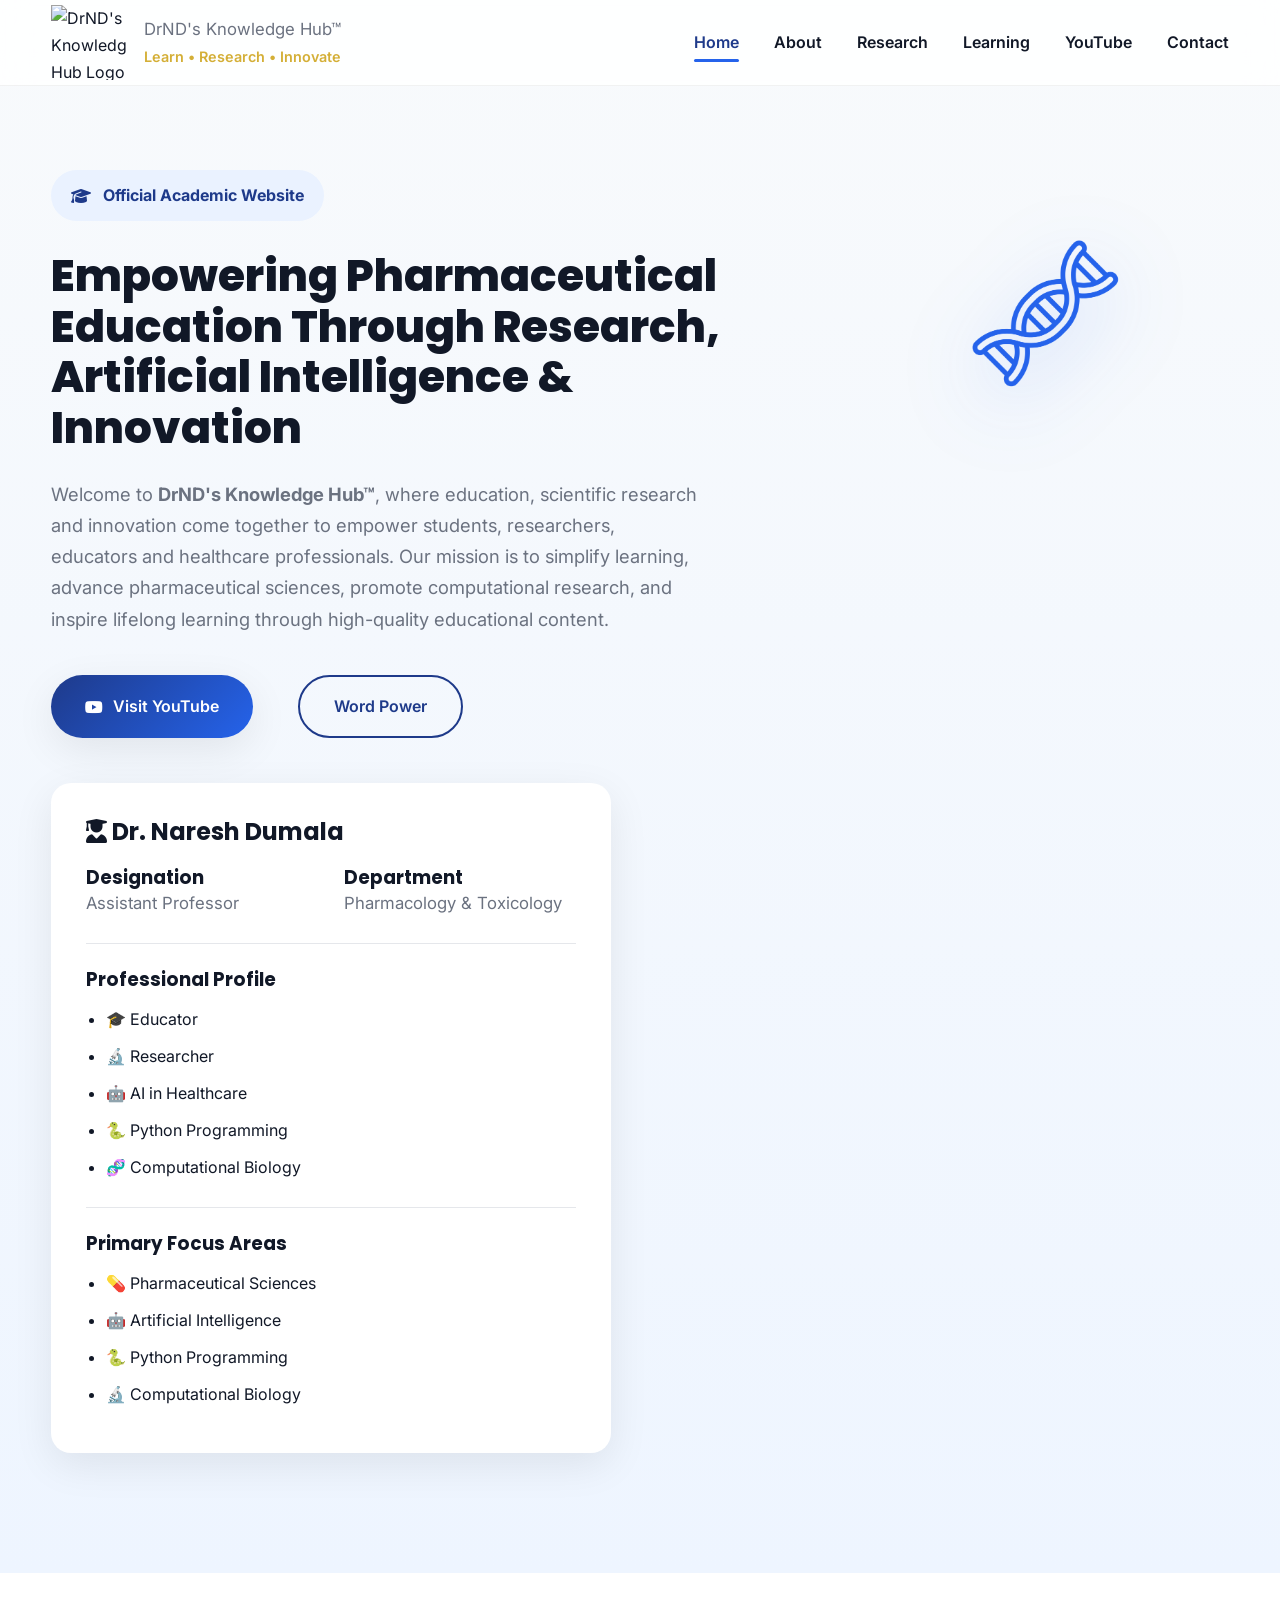
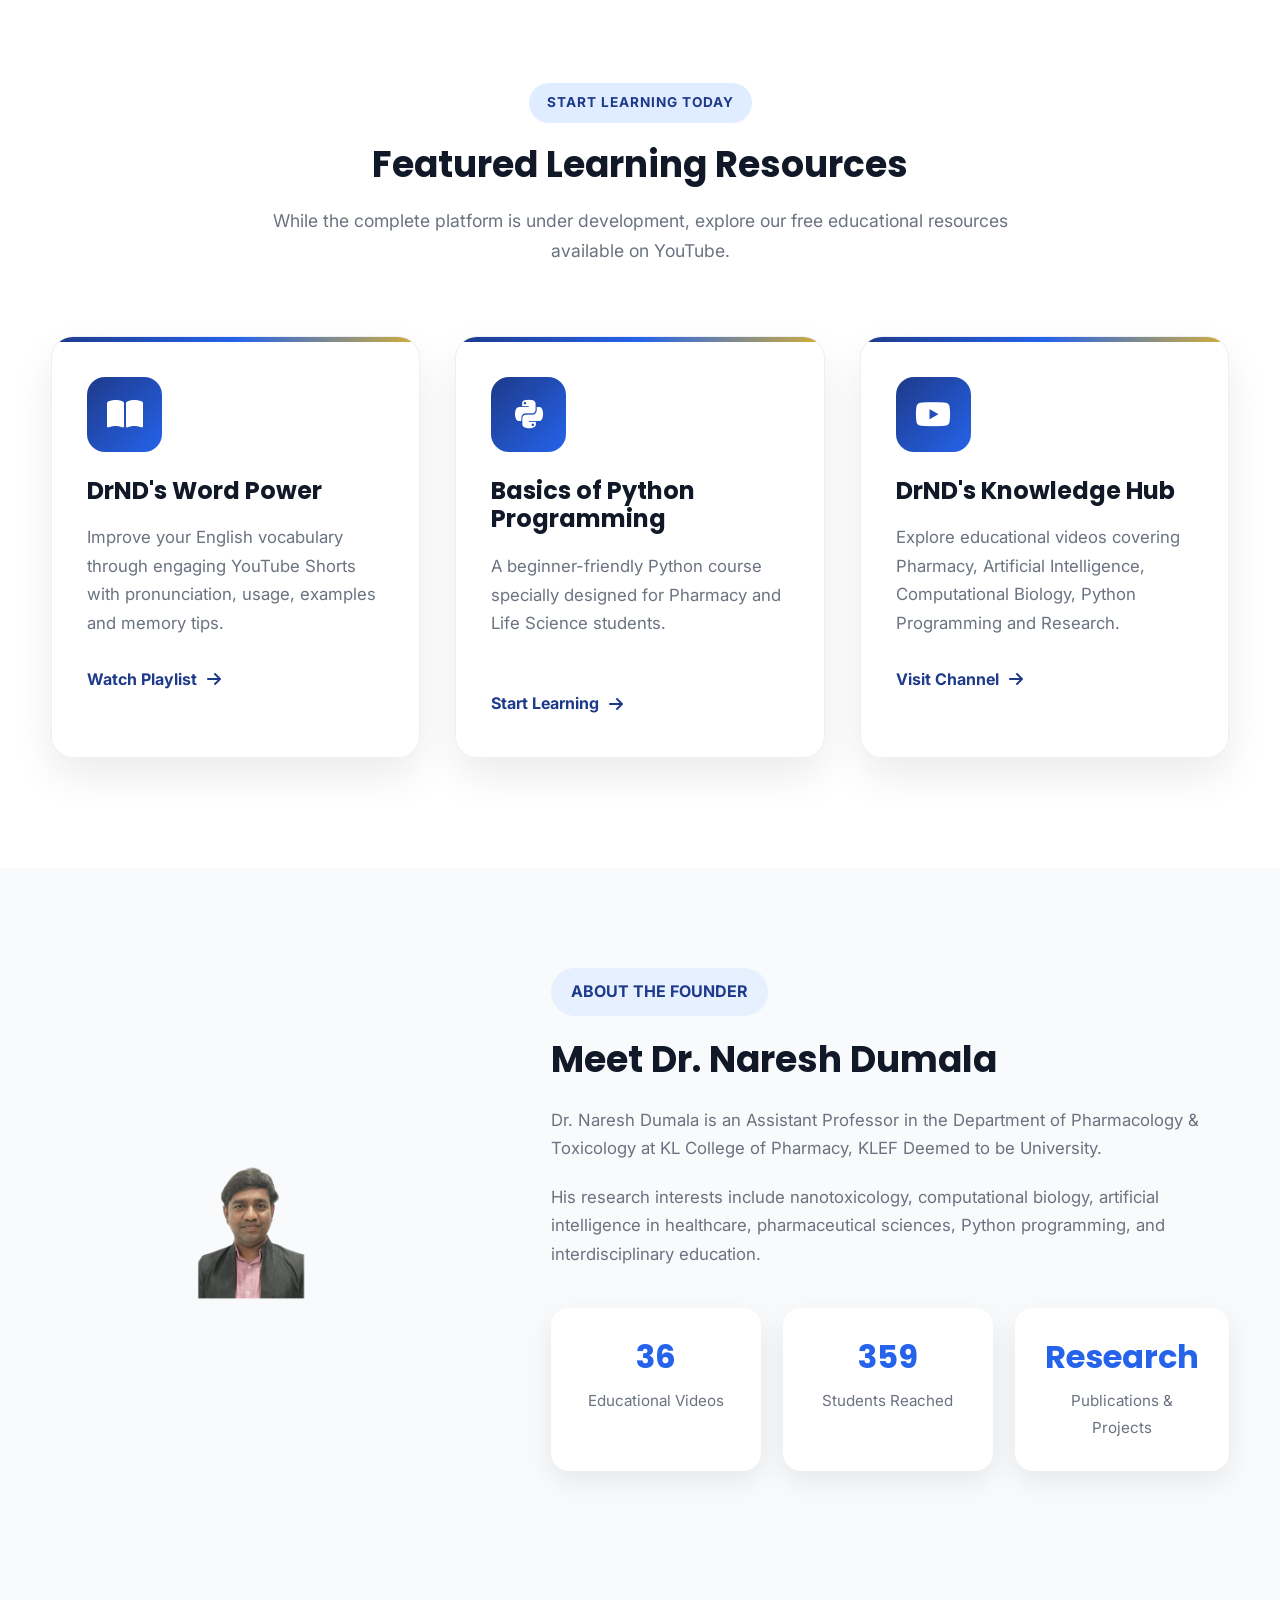
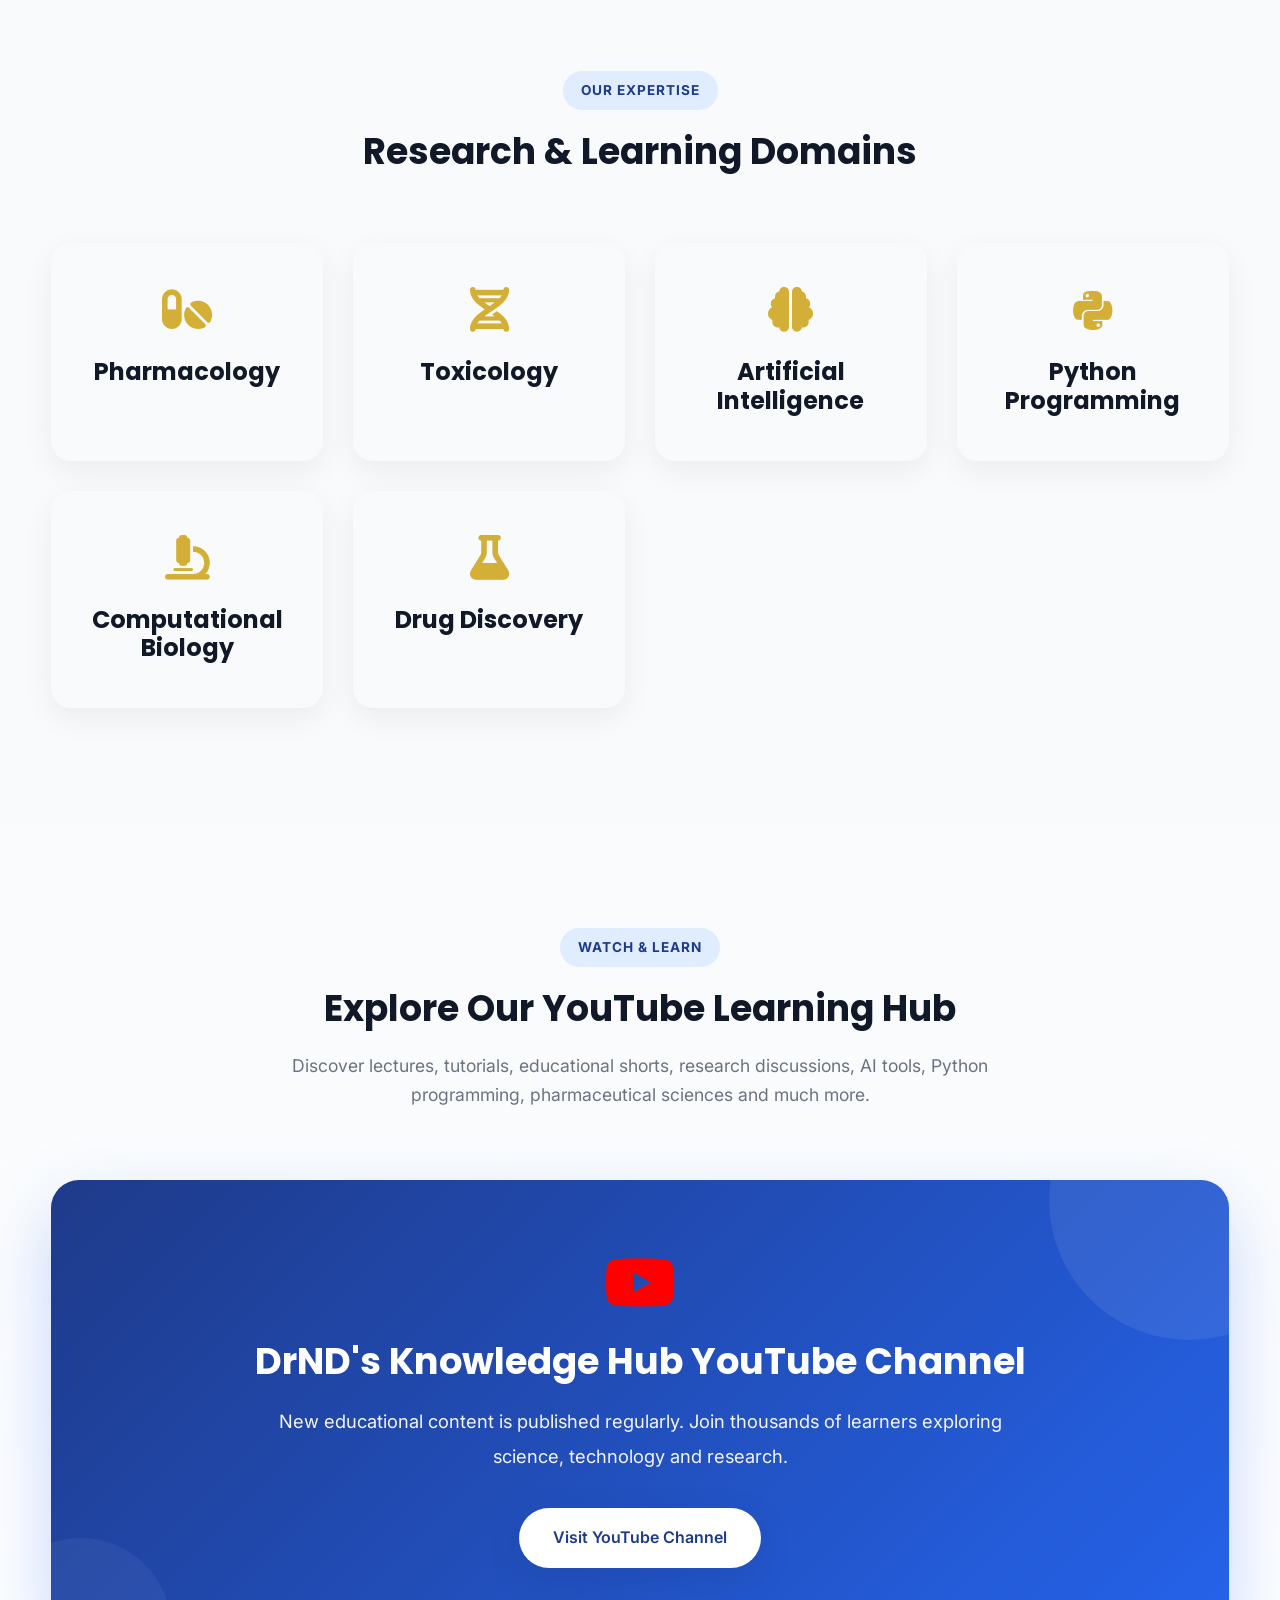
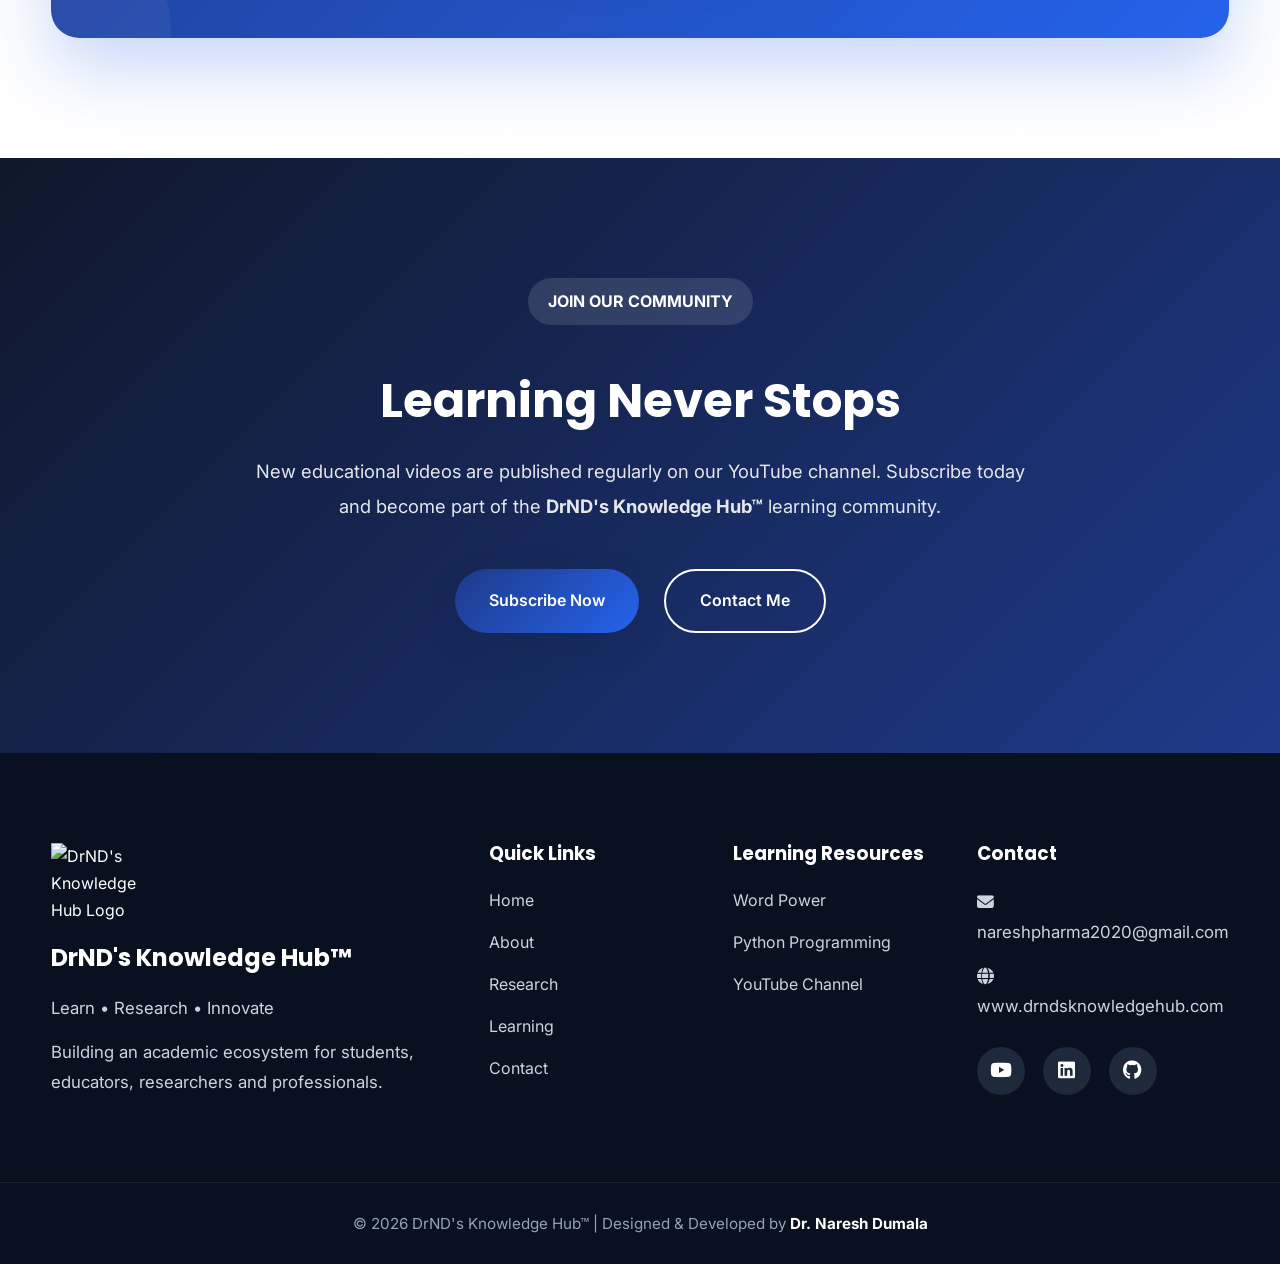
==== commit 0caace09: "Redesign Hero section content" ====
--- a/index.html
+++ b/index.html
@@ -170,137 +170,145 @@
 
 </header>
 
-<!-- ==========================================================
-     HERO
-=========================================================== -->
+
+<!-- ==========================================================
+     HERO SECTION
+========================================================== -->
 
 <section class="hero" id="home">
 
-<div class="container hero-container">
-
-<div class="hero-left">
-
-<div class="badge">
-
-<i class="fa-solid fa-graduation-cap"></i>
-
-Official Academic Website
-
-</div>
-
-<h1>
-
-Empowering Pharmaceutical Education Through
-Research, Artificial Intelligence &
-Innovation
-
-</h1>
-
-<p class="hero-text">
-
-Welcome to <strong>DrND's Knowledge Hub™</strong>,
-where education, scientific research and innovation
-come together to empower students, researchers,
-educators and healthcare professionals.
-
-Our mission is to simplify learning, advance
-pharmaceutical sciences, promote computational
-research, and inspire lifelong learning through
-high-quality educational content.
-
-</p>
-
-<div class="hero-buttons">
-
-<a href="https://youtube.com/@drnds_knowledgehub?si=zczuXMrxNqE2etat"
-
-target="_blank"
-
-class="btn-primary">
-
-<i class="fab fa-youtube"></i>
-
-Visit YouTube
-
-</a>
-
-<a href="https://youtube.com/playlist?list=PLd26XQzeNlbY&si=Qq0j2oIApHZ05fOe"
-
-target="_blank"
-
-class="btn-secondary">
-
-Word Power
-
-</a>
-
-</div>
-
-<!-- Launch Card -->
-
-<div class="launch-card">
-
-<h3>
-
-<i class="fa-solid fa-calendar-days"></i>
-
-Launch Status
-
-</h3>
-
-<div class="status-grid">
-
-<div>
-
-<h4>Status</h4>
-
-<p>Website Under Development</p>
-
-</div>
-
-<div>
-
-<h4>Expected Launch</h4>
-
-<p>2026</p>
-
-</div>
-
-</div>
-
-<hr>
-
-<h4>Primary Focus Areas</h4>
-
-<ul>
-
-<li>💊 Pharmaceutical Sciences</li>
-
-<li>🤖 Artificial Intelligence</li>
-
-<li>🐍 Python Programming</li>
-
-<li>🔬 Computational Biology</li>
-
-</ul>
-
-</div>
-
-</div>
-
-<!-- Hero Right -->
-
-<div class="hero-right">
-
-<img src="assets/images/hero/dna.png"
-
-alt="DNA Illustration"
-
-class="dna-image">
-
-</div>
-
-</div>
+    <div class="container hero-container">
+
+        <!-- Hero Left -->
+        <div class="hero-left">
+
+            <div class="badge">
+                <i class="fa-solid fa-graduation-cap"></i>
+                Official Academic Website
+            </div>
+
+            <h1>
+                Empowering Pharmaceutical Education Through
+                Research, Artificial Intelligence &
+                Innovation
+            </h1>
+
+            <p class="hero-text">
+
+                Welcome to <strong>DrND's Knowledge Hub™</strong>,
+                where education, scientific research and innovation
+                come together to empower students, researchers,
+                educators and healthcare professionals.
+
+                Our mission is to simplify learning, advance
+                pharmaceutical sciences, promote computational
+                research, and inspire lifelong learning through
+                high-quality educational content.
+
+            </p>
+
+            <div class="hero-buttons">
+
+                <a href="https://youtube.com/@drnds_knowledgehub?si=zczuXMrxNqE2etat"
+                   target="_blank"
+                   class="btn-primary">
+
+                    <i class="fab fa-youtube"></i>
+                    Visit YouTube
+
+                </a>
+
+                <a href="https://youtube.com/playlist?list=PLd26XQzeNlbY&si=Qq0j2oIApHZ05fOe"
+                   target="_blank"
+                   class="btn-secondary">
+
+                    Word Power
+
+                </a>
+
+            </div>
+
+            <!-- Professional Profile Card -->
+
+            <div class="launch-card">
+
+                <h3>
+
+                    <i class="fa-solid fa-user-graduate"></i>
+
+                    Dr. Naresh Dumala
+
+                </h3>
+
+                <div class="status-grid">
+
+                    <div>
+
+                        <h4>Designation</h4>
+
+                        <p>Assistant Professor</p>
+
+                    </div>
+
+                    <div>
+
+                        <h4>Department</h4>
+
+                        <p>Pharmacology & Toxicology</p>
+
+                    </div>
+
+                </div>
+
+                <hr>
+
+                <h4>Professional Profile</h4>
+
+                <ul>
+
+                    <li>🎓 Educator</li>
+
+                    <li>🔬 Researcher</li>
+
+                    <li>🤖 AI in Healthcare</li>
+
+                    <li>🐍 Python Programming</li>
+
+                    <li>🧬 Computational Biology</li>
+
+                </ul>
+
+                <hr>
+
+                <h4>Primary Focus Areas</h4>
+
+                <ul>
+
+                    <li>💊 Pharmaceutical Sciences</li>
+
+                    <li>🤖 Artificial Intelligence</li>
+
+                    <li>🐍 Python Programming</li>
+
+                    <li>🔬 Computational Biology</li>
+
+                </ul>
+
+            </div>
+
+        </div>
+
+        <!-- Hero Right -->
+
+        <div class="hero-right">
+
+            <img src="assets/images/hero/dna.png"
+                 alt="DNA Illustration"
+                 class="dna-image">
+
+        </div>
+
+    </div>
 
 </section>
 
--- a/assets/css/style.css
+++ b/assets/css/style.css
@@ -101,19 +101,25 @@
 
 h1{
 
-font-size:2.3rem;
+    font-size:2.75rem;
 
 }
 
 h2{
 
-font-size:3rem;
+    font-size:2.25rem;
 
 }
 
 h3{
 
-font-size:1.5rem;
+    font-size:1.5rem;
+
+}
+
+h4{
+
+    font-size:1.15rem;
 
 }
 
@@ -443,26 +449,26 @@
 
     display:grid;
 
-    grid-template-columns:1.1fr .9fr;
-
-    gap:70px;
+    grid-template-columns:1.35fr .65fr;
+
+    gap:30px;
+
+    align-items:start;
+
+}
+
+/*==========================================================
+
+LEFT CONTENT
+
+==========================================================*/
+
+.badge{
+
+    display:inline-flex;
 
     align-items:center;
 
-}
-
-/*==========================================================
-
-LEFT CONTENT
-
-==========================================================*/
-
-.badge{
-
-    display:inline-flex;
-
-    align-items:center;
-
     gap:12px;
 
     background:#EAF2FF;
@@ -479,19 +485,27 @@
 
 }
 
-.hero h2{
-
-    font-size:4rem;
+.hero h1{
+
+    font-size:2.75rem;
+
+    line-height:1.15;
+
+    font-weight:800;
 
     margin-bottom:25px;
 
+    color:var(--dark);
+
+    max-width:850px;
+
 }
 
 .hero-text{
 
     font-size:1.15rem;
 
-    max-width:700px;
+    max-width:650px;
 
     margin-bottom:40px;
 
@@ -501,7 +515,7 @@
 
     display:flex;
 
-    gap:20px;
+    gap:45px;
 
     flex-wrap:wrap;
 
@@ -517,11 +531,27 @@
 
 .hero-right{
 
-    display:flex;
-
-    justify-content:center;
-
-    align-items:center;
+    position:relative;
+
+}
+
+.hero-right::before{
+
+    content:"";
+
+    position:absolute;
+
+    width:420px;
+
+    height:420px;
+
+    background:rgba(37,99,235,.08);
+
+    border-radius:50%;
+
+    filter:blur(80px);
+
+    z-index:-1;
 
 }
 
@@ -529,11 +559,15 @@
 
     width:100%;
 
-    max-width:480px;
-
-    animation:floatDNA 5s ease-in-out infinite;
-
-    filter:drop-shadow(0 25px 35px rgba(0,0,0,.15));
+    max-width:520px;
+
+    height:auto;
+
+    margin-top:40px;
+
+    animation:floatDNA 6s ease-in-out infinite;
+
+    filter:drop-shadow(0 20px 40px rgba(37,99,235,.25));
 
 }
 
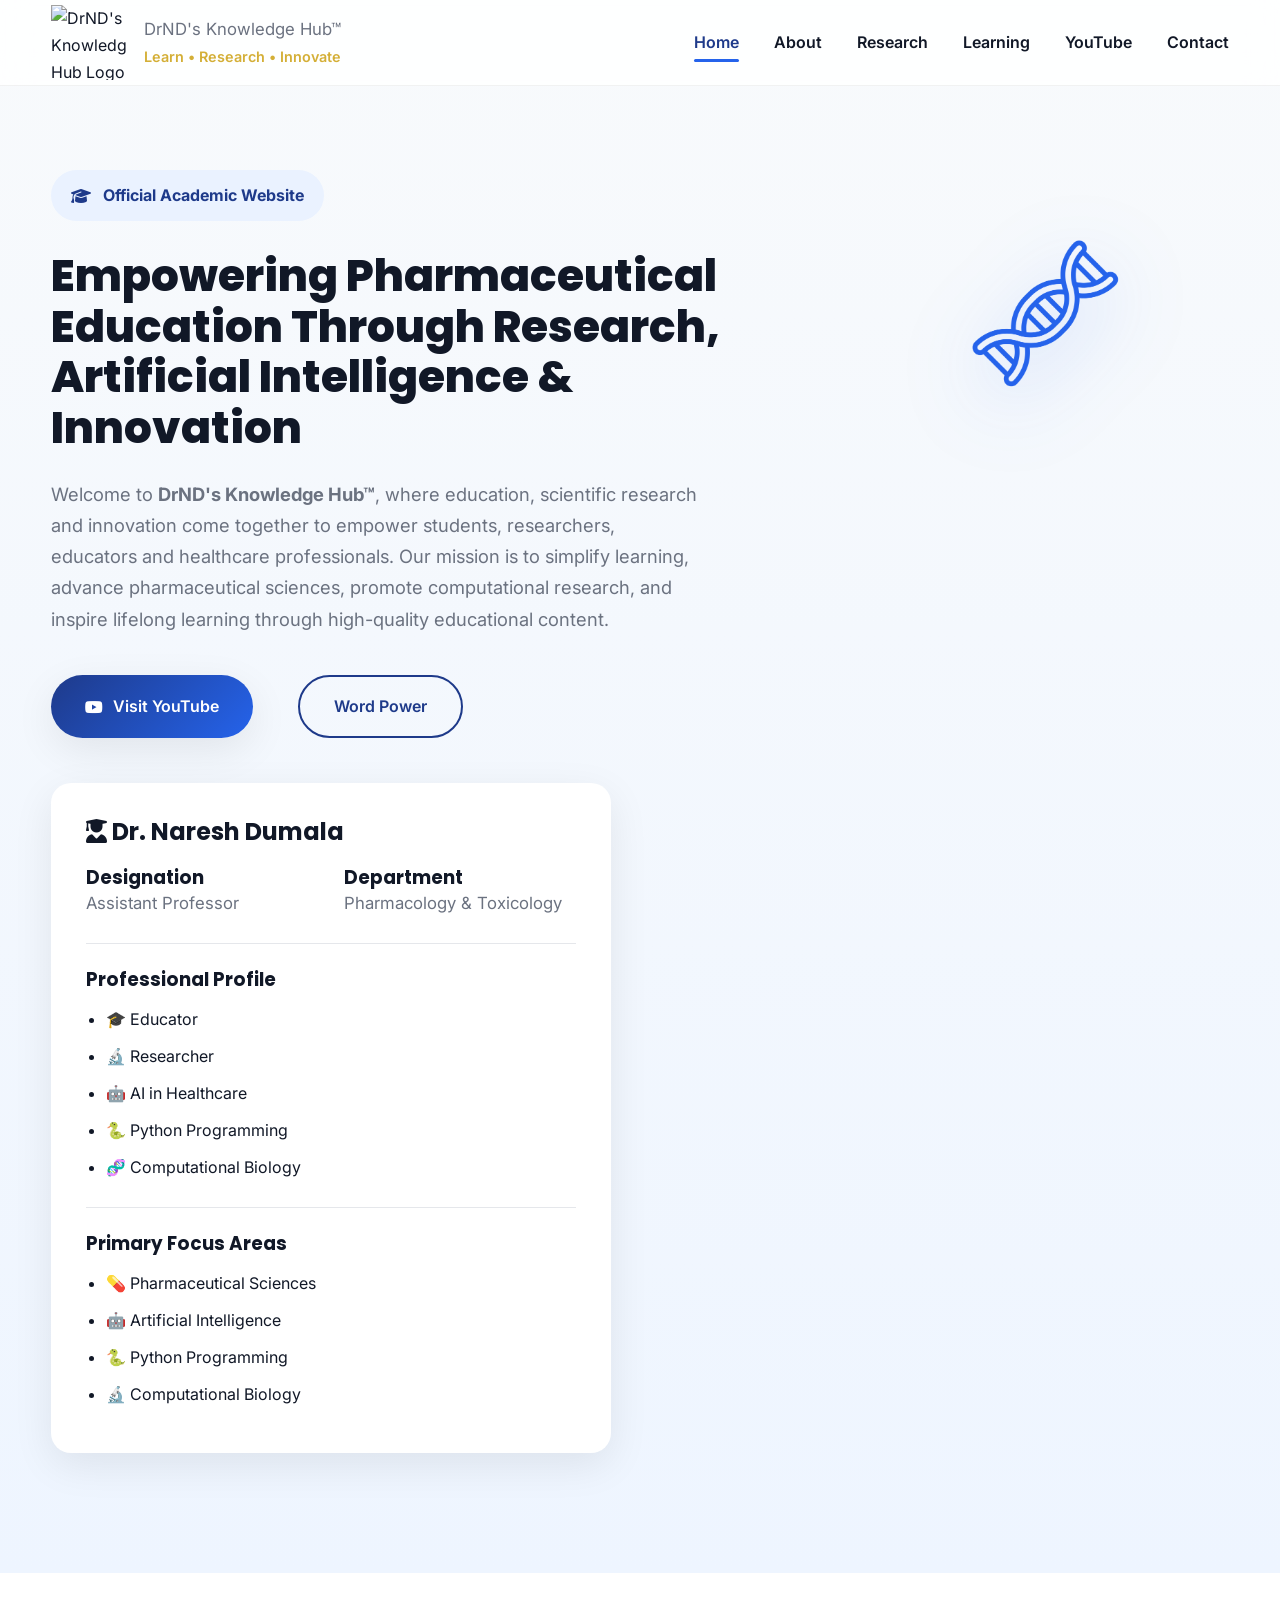
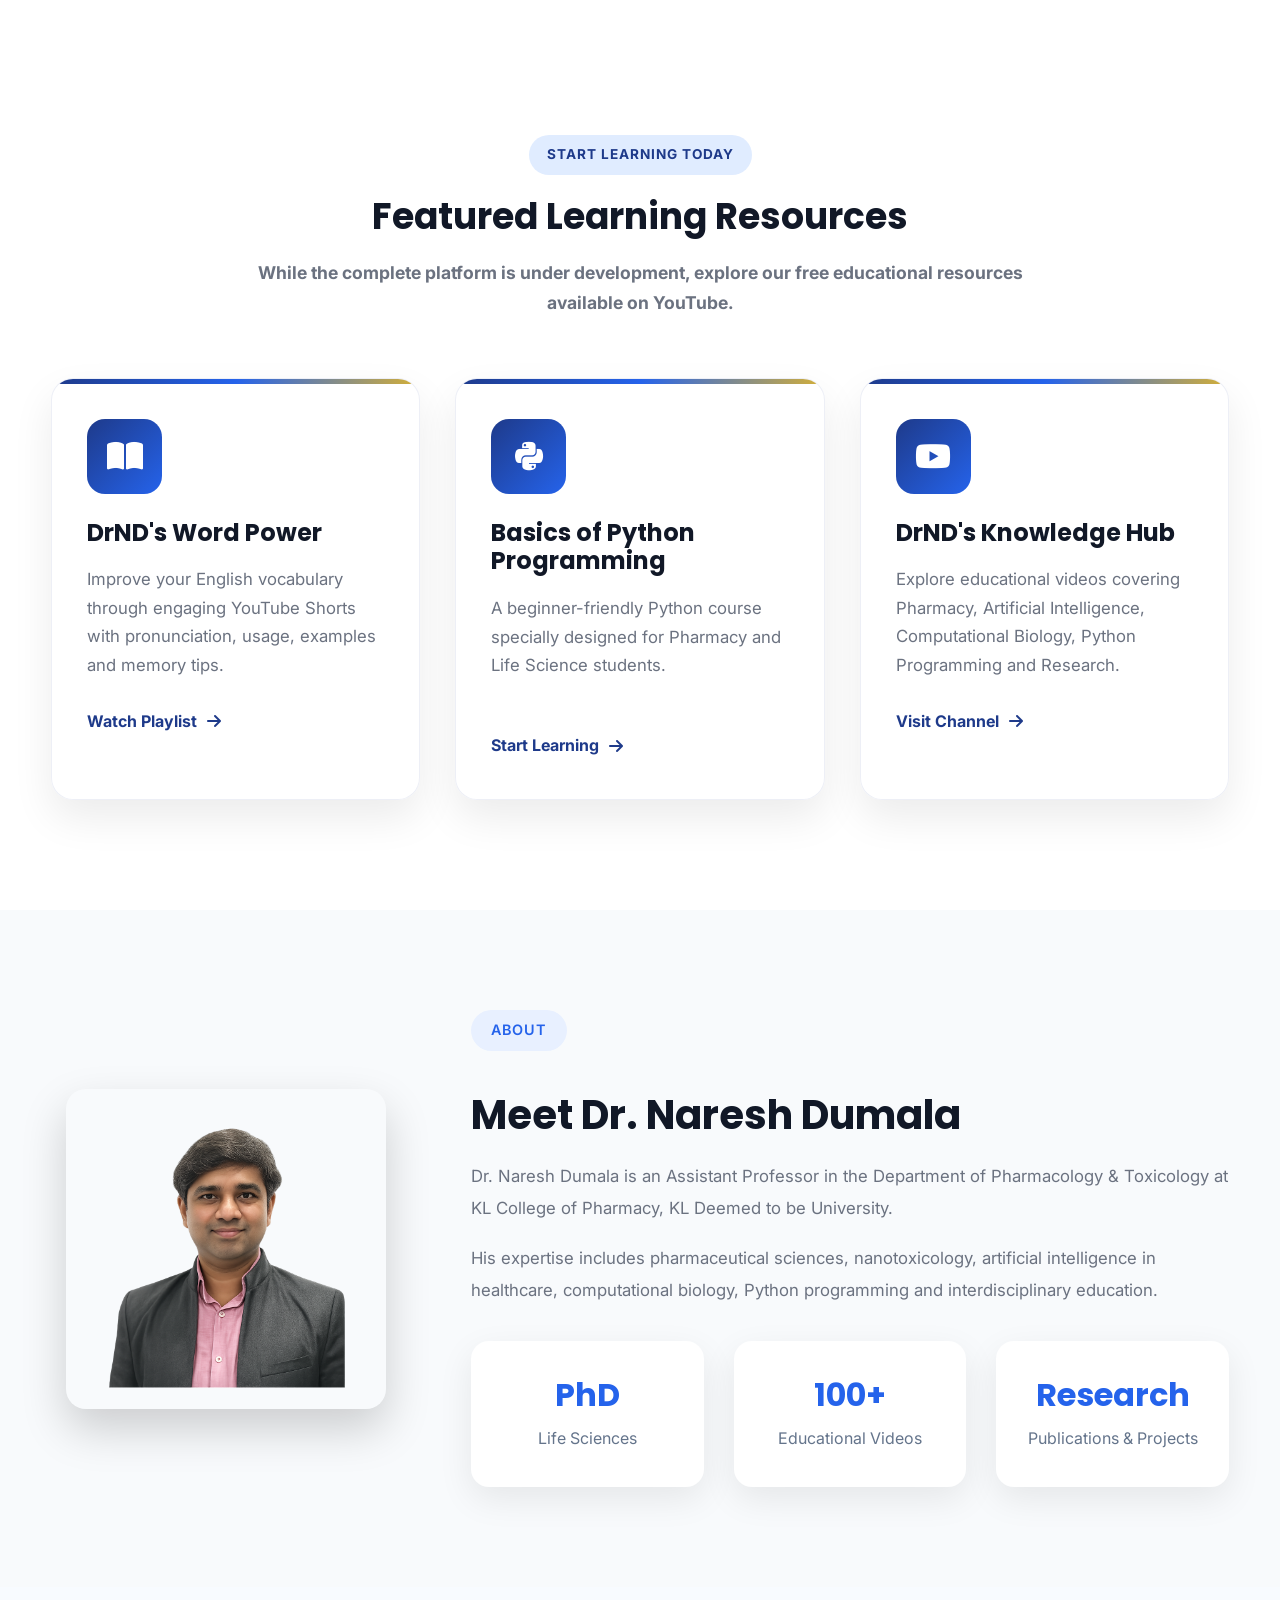
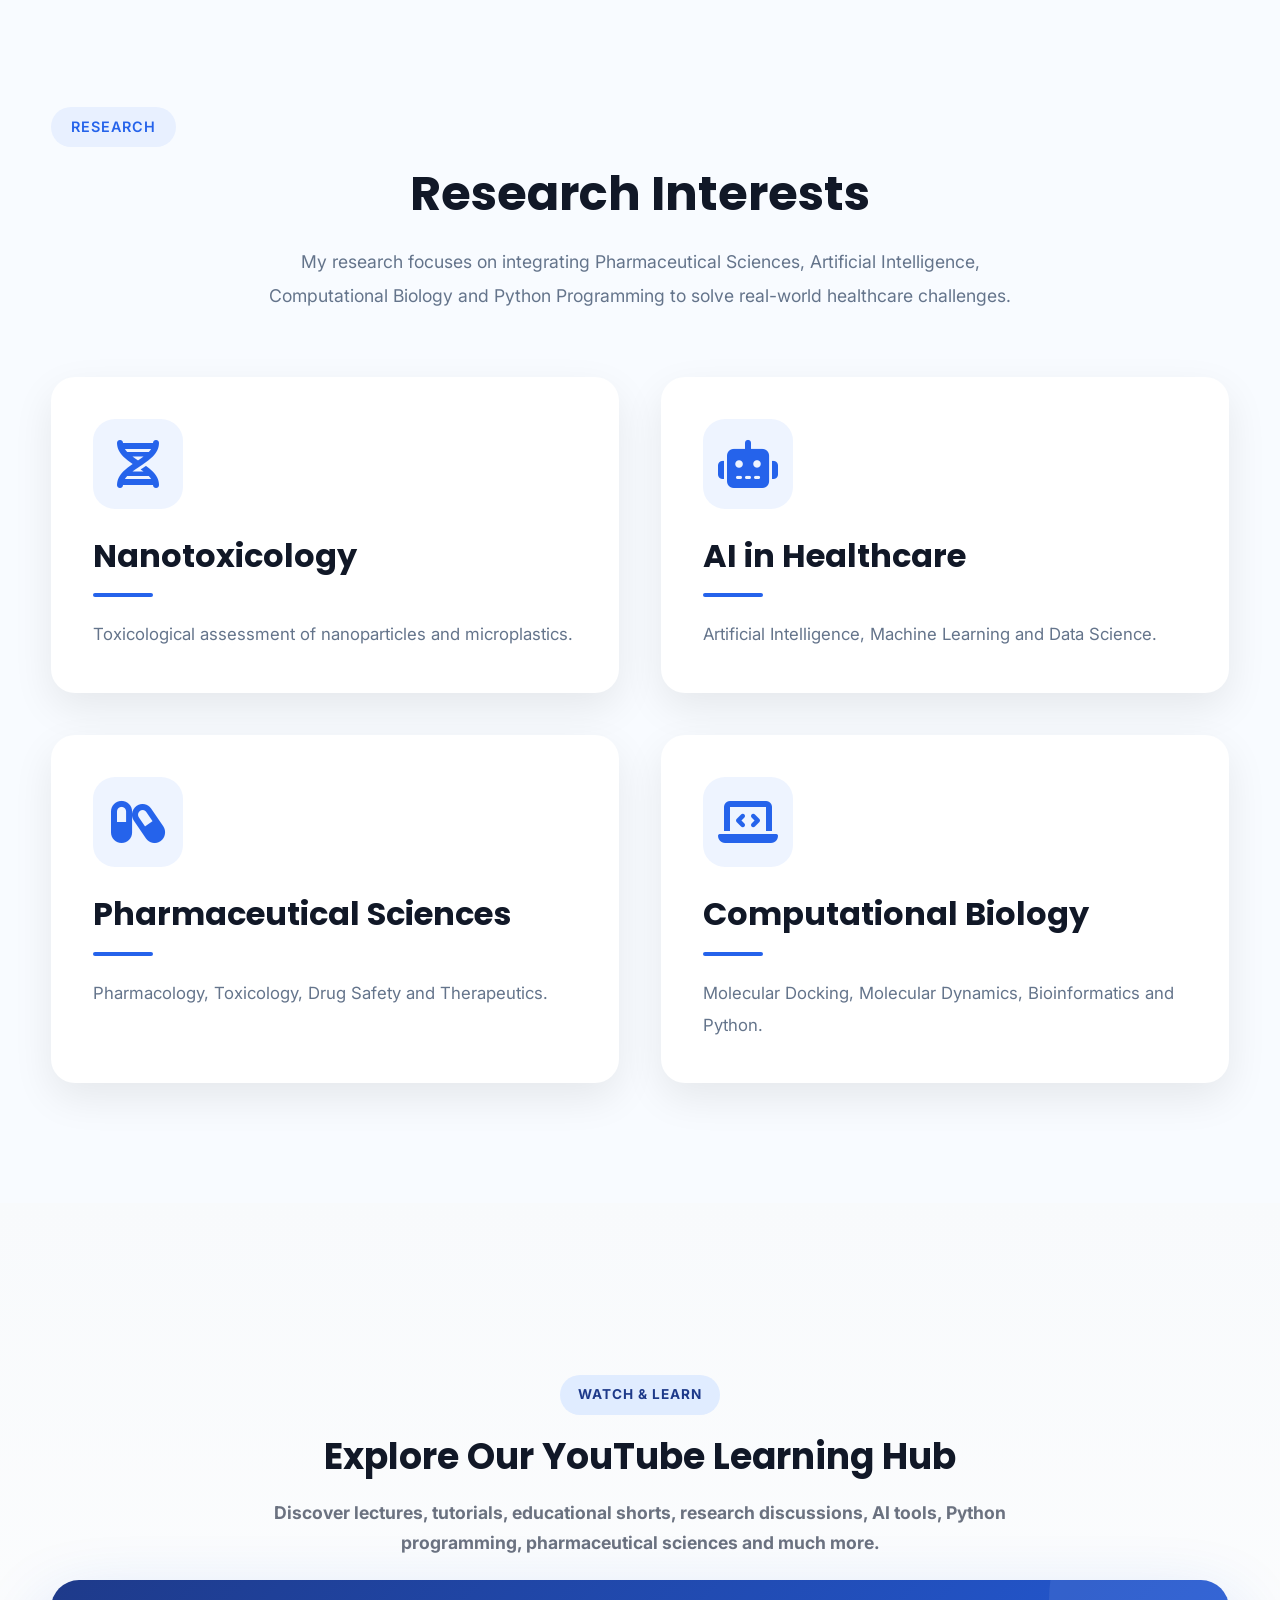
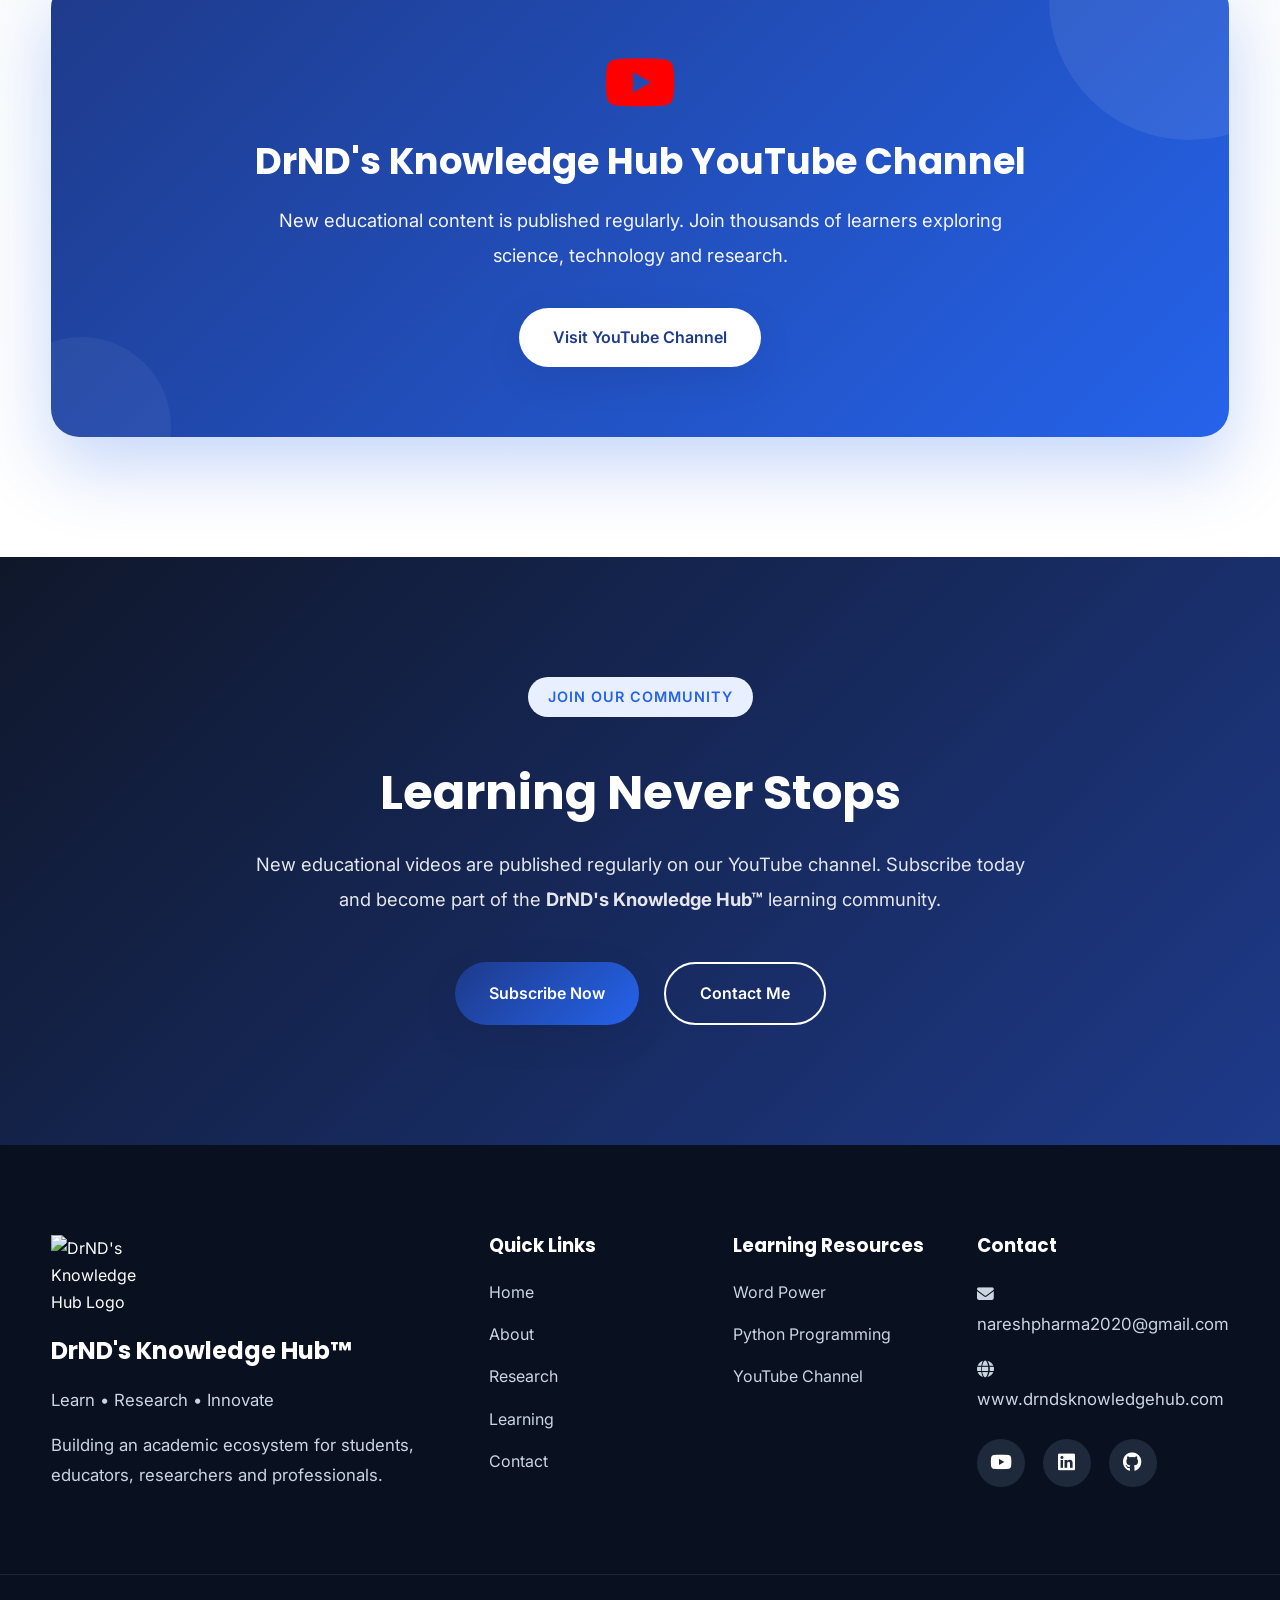
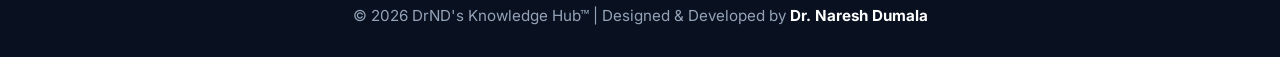
==== commit f28a9756: "Research Interests Updated" ====
--- a/index.html
+++ b/index.html
@@ -439,9 +439,10 @@
 
 </section>
 
+
 <!-- ==========================================================
      ABOUT
-=========================================================== -->
+========================================================== -->
 
 <section class="about" id="about">
 
@@ -450,70 +451,64 @@
         <div class="about-left">
 
             <img src="assets/images/profile/profile.png"
-                 alt="Dr. Naresh Dumala">
+                 alt="Dr. Naresh Dumala"
+                 class="profile-photo">
 
         </div>
 
         <div class="about-right">
 
             <span class="section-tag">
-
-                ABOUT THE FOUNDER
-
+                ABOUT
             </span>
 
             <h2>
-
                 Meet Dr. Naresh Dumala
-
             </h2>
 
             <p>
 
                 Dr. Naresh Dumala is an Assistant Professor in the
-                Department of Pharmacology & Toxicology at
-                KL College of Pharmacy, KLEF Deemed to be University.
+                Department of Pharmacology & Toxicology at KL College of
+                Pharmacy, KL Deemed to be University.
 
             </p>
 
             <p>
 
-                His research interests include
-                nanotoxicology,
-                computational biology,
-                artificial intelligence in healthcare,
-                pharmaceutical sciences,
-                Python programming,
-                and interdisciplinary education.
+                His expertise includes pharmaceutical sciences,
+                nanotoxicology, artificial intelligence in healthcare,
+                computational biology, Python programming and
+                interdisciplinary education.
 
             </p>
 
-            <div class="about-stats">
-
-                <div class="stat-box">
-
-                    <h3 class="counter" data-target="100">0</h3>
+            <div class="about-highlights">
+
+                <div class="highlight-box">
+
+                    <h3>PhD</h3>
+
+                    <span>Life Sciences</span>
+
+                </div>
+
+                <div class="highlight-box">
+
+                    <h3>100+</h3>
 
                     <span>Educational Videos</span>
 
                 </div>
 
-                <div class="stat-box">
-
-                    <h3 class="counter" data-target="1000">0</h3>
-
-                    <span>Students Reached</span>
+                <div class="highlight-box">
+
+                    <h3>Research</h3>
+
+                    <span>Publications & Projects</span>
 
                 </div>
 
-                <div class="stat-box">
-
-                    <h3>Research</h3>
-
-                    <span>Publications & Projects</span>
-
-                </div>
-
             </div>
 
         </div>
@@ -523,68 +518,99 @@
 </section>
 
 <!-- ==========================================================
-     RESEARCH DOMAINS
-=========================================================== -->
+     RESEARCH
+========================================================== -->
 
 <section class="research" id="research">
 
     <div class="container">
 
-        <div class="section-title">
-
-            <span>OUR EXPERTISE</span>
-
-            <h2>Research & Learning Domains</h2>
-
-        </div>
-
-        <div class="domain-grid">
-
-            <div class="domain-card">
-
-                <i class="fa-solid fa-pills"></i>
-
-                <h3>Pharmacology</h3>
-
-            </div>
-
-            <div class="domain-card">
+        <span class="section-tag">
+
+            RESEARCH
+
+        </span>
+
+        <h2 class="section-title">
+
+            Research Interests
+
+        </h2>
+
+        <p class="section-subtitle">
+
+            My research focuses on integrating Pharmaceutical Sciences, Artificial Intelligence, Computational Biology and Python Programming to solve real-world healthcare challenges.
+
+        </p>
+
+        <div class="research-grid">
+
+            <div class="research-card">
 
                 <i class="fa-solid fa-dna"></i>
 
-                <h3>Toxicology</h3>
-
-            </div>
-
-            <div class="domain-card">
-
-                <i class="fa-solid fa-brain"></i>
-
-                <h3>Artificial Intelligence</h3>
-
-            </div>
-
-            <div class="domain-card">
-
-                <i class="fa-brands fa-python"></i>
-
-                <h3>Python Programming</h3>
-
-            </div>
-
-            <div class="domain-card">
-
-                <i class="fa-solid fa-microscope"></i>
+                <h3>Nanotoxicology</h3>
+
+                <div class="card-line"></div>
+
+                <p>
+
+                    Toxicological assessment of
+                    nanoparticles and microplastics.
+
+                </p>
+
+            </div>
+
+            <div class="research-card">
+
+                <i class="fa-solid fa-robot"></i>
+
+                <h3>AI in Healthcare</h3>
+
+                <div class="card-line"></div>
+
+                <p>
+
+                    Artificial Intelligence,
+                    Machine Learning and Data Science.
+
+                </p>
+
+            </div>
+
+            <div class="research-card">
+
+                <i class="fa-solid fa-capsules"></i>
+
+                <h3>Pharmaceutical Sciences</h3>
+
+                <div class="card-line"></div>
+
+                <p>
+
+                    Pharmacology, Toxicology,
+                    Drug Safety and Therapeutics.
+
+                </p>
+
+            </div>
+
+            <div class="research-card">
+
+                <i class="fa-solid fa-laptop-code"></i>
 
                 <h3>Computational Biology</h3>
 
-            </div>
-
-            <div class="domain-card">
-
-                <i class="fa-solid fa-flask"></i>
-
-                <h3>Drug Discovery</h3>
+                <div class="card-line"></div>
+
+                <p>
+
+                    Molecular Docking,
+                    Molecular Dynamics,
+                    Bioinformatics and Python.
+
+                </p>
 
             </div>
 
--- a/assets/css/style.css
+++ b/assets/css/style.css
@@ -842,13 +842,28 @@
 
     justify-content:center;
 
-}
-
-.about-left img{
-    width:280px;
-    height:280px;
+    align-items:center;
+
+}
+
+.profile-photo{
+
+    width:320px;
+
+    height:320px;
+
     object-fit:cover;
+
     border-radius:20px;
+
+    box-shadow:0 20px 45px rgba(0,0,0,.18);
+
+}
+
+.profile-photo:hover{
+
+    transform:translateY(-8px);
+
 }
 
 .section-tag{
@@ -871,13 +886,17 @@
 
 .about-right h2{
 
-    margin-bottom:25px;
+    margin:28px 0 22px;
+
+    font-size:2.5rem;
 
 }
 
 .about-right p{
 
-    margin-bottom:20px;
+    margin-bottom:18px;
+
+    line-height:1.9;
 
 }
 
@@ -1159,9 +1178,21 @@
 
 .community .section-tag{
 
-    background:rgba(255,255,255,.12);
-
-    color:white;
+    display:inline-block;
+
+    background:#e8f0ff;
+
+    color:#2563eb;
+
+    padding:8px 20px;
+
+    border-radius:50px;
+
+    font-weight:600;
+
+    font-size:.9rem;
+
+    letter-spacing:1px;
 
 }
 
@@ -1815,4 +1846,296 @@
 
 DrND's Knowledge Hub™
 
-==========================================================*/+==========================================================*/
+
+/* ==========================================================
+   ABOUT SECTION
+========================================================== */
+
+.about-container{
+
+    display:grid;
+
+    grid-template-columns:350px 1fr;
+
+    gap:70px;
+
+    align-items:center;
+
+}
+
+.about-left{
+
+    display:flex;
+
+    justify-content:center;
+
+}
+
+.profile-photo{
+
+    width:320px;
+
+    border-radius:20px;
+
+    box-shadow:0 20px 45px rgba(0,0,0,.18);
+
+    transition:.4s;
+
+}
+
+.profile-photo:hover{
+
+    transform:translateY(-8px);
+
+}
+
+.section-tag{
+
+    display:inline-block;
+
+    background:#e8f0ff;
+
+    color:#2563eb;
+
+    padding:8px 20px;
+
+    border-radius:50px;
+
+    font-weight:600;
+
+    font-size:.9rem;
+
+    letter-spacing:1px;
+
+}
+
+.about-right h2{
+
+    margin:18px 0 22px;
+
+    font-size:2.5rem;
+
+}
+
+.about-right p{
+
+    margin-bottom:18px;
+
+    line-height:1.9;
+
+}
+
+.about-highlights{
+
+    display:grid;
+
+    grid-template-columns:repeat(3,1fr);
+
+    gap:30px;
+
+    margin-top:35px;
+
+}
+
+.highlight-box{
+
+    background:#fff;
+
+    padding:35px 30px;
+
+    border-radius:18px;
+
+    text-align:center;
+
+    box-shadow:0 12px 35px rgba(0,0,0,.08);
+
+    transition:.35s;
+
+}
+
+.highlight-box:hover{
+
+    transform:translateY(-8px);
+
+    box-shadow:0 18px 40px rgba(37,99,235,.15);
+
+}
+
+.highlight-box h3{
+
+    color:#2563eb;
+
+    font-size:2rem;
+
+    margin-bottom:10px;
+
+}
+
+.highlight-box span{
+
+    color:#64748b;
+
+}
+
+/* ==========================================================
+   RESEARCH SECTION
+========================================================== */
+
+.research{
+
+    padding:100px 0;
+
+    background:#f8fbff;
+
+}
+
+.section-title{
+
+    font-size:3rem;
+
+    font-weight:700;
+
+    text-align:center;
+
+    width:100%;
+
+    margin:18px auto 22px;
+
+}
+
+.section-subtitle{
+
+    max-width:760px;
+
+    margin:0 auto 65px auto;
+
+    text-align:center;
+
+    line-height:1.9;
+
+    font-size:1.1rem;
+
+    color:#64748b;
+
+}
+
+.research .section-tag{
+
+    display:inline-flex;
+
+    justify-content:center;
+
+    align-items:center;
+
+    margin:0 auto;
+
+}
+
+.research{
+
+    padding:120px 0;
+
+    background:#f8fbff;
+
+}
+
+.research-grid{
+
+    display:grid;
+
+    grid-template-columns:repeat(2,1fr);
+
+    gap:42px;
+
+}
+
+.research-card{
+
+    background:#fff;
+
+    padding:42px;
+
+    border-radius:24px;
+
+    min-height:250px;
+
+    box-shadow:0 15px 40px rgba(0,0,0,.08);
+
+    transition:.35s ease;
+
+}
+
+.research-card:hover{
+
+    transform:translateY(-12px);
+
+    box-shadow:0 25px 55px rgba(37,99,235,.16);
+
+}
+
+.research-card i{
+
+    width:90px;
+
+    height:90px;
+
+    display:flex;
+
+    align-items:center;
+
+    justify-content:center;
+
+    font-size:3rem;
+
+    color:#2563eb;
+
+    background:#eef4ff;
+
+    border-radius:22px;
+
+    margin-bottom:28px;
+
+}
+
+.research-card h3{
+
+    font-size:2rem;
+
+    margin-bottom:18px;
+
+    font-weight:700;
+
+}
+
+.research-card p{
+
+    line-height:1.9;
+
+    color:#64748b;
+
+    font-size:1.05rem;
+
+}
+
+.research .container{
+
+    max-width:1200px;
+
+    margin:auto;
+
+}
+
+.card-line{
+
+    width:60px;
+
+    height:4px;
+
+    background:#2563eb;
+
+    border-radius:20px;
+
+    margin:0 0 22px;
+
+}
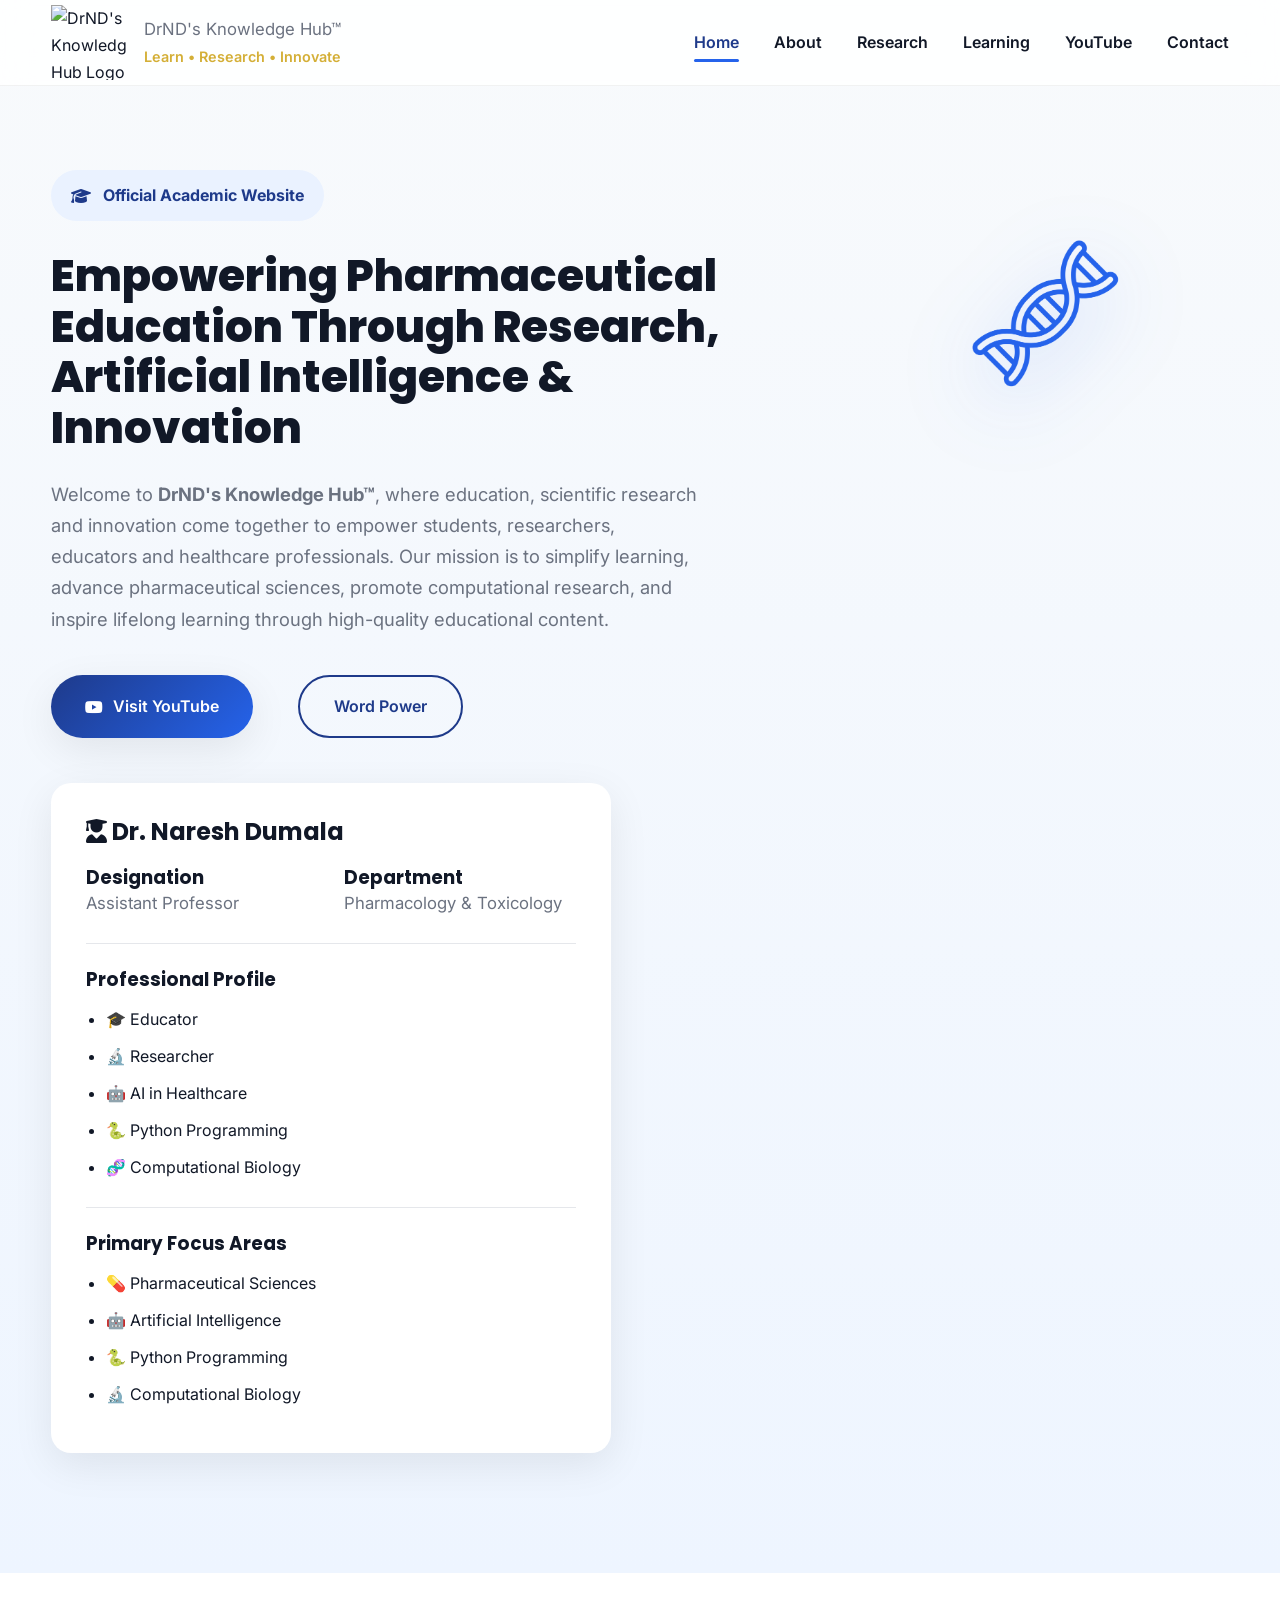
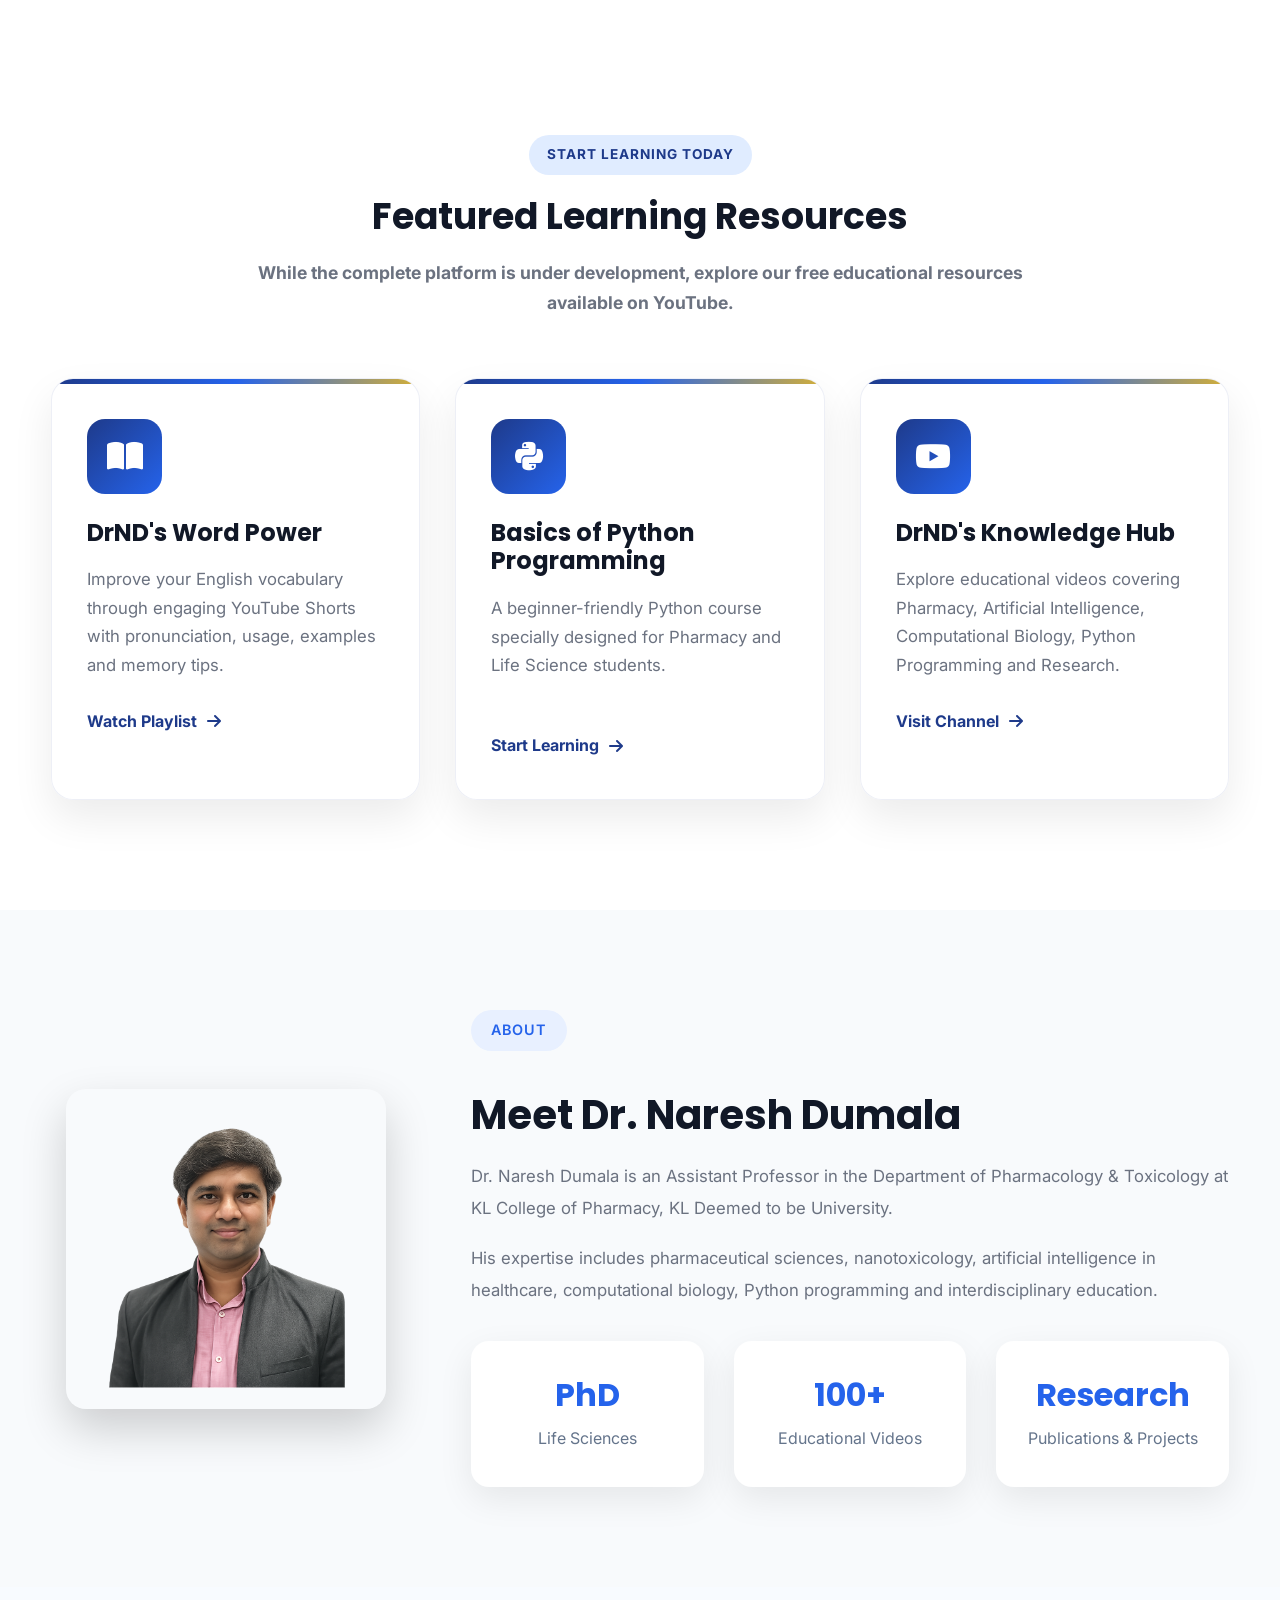
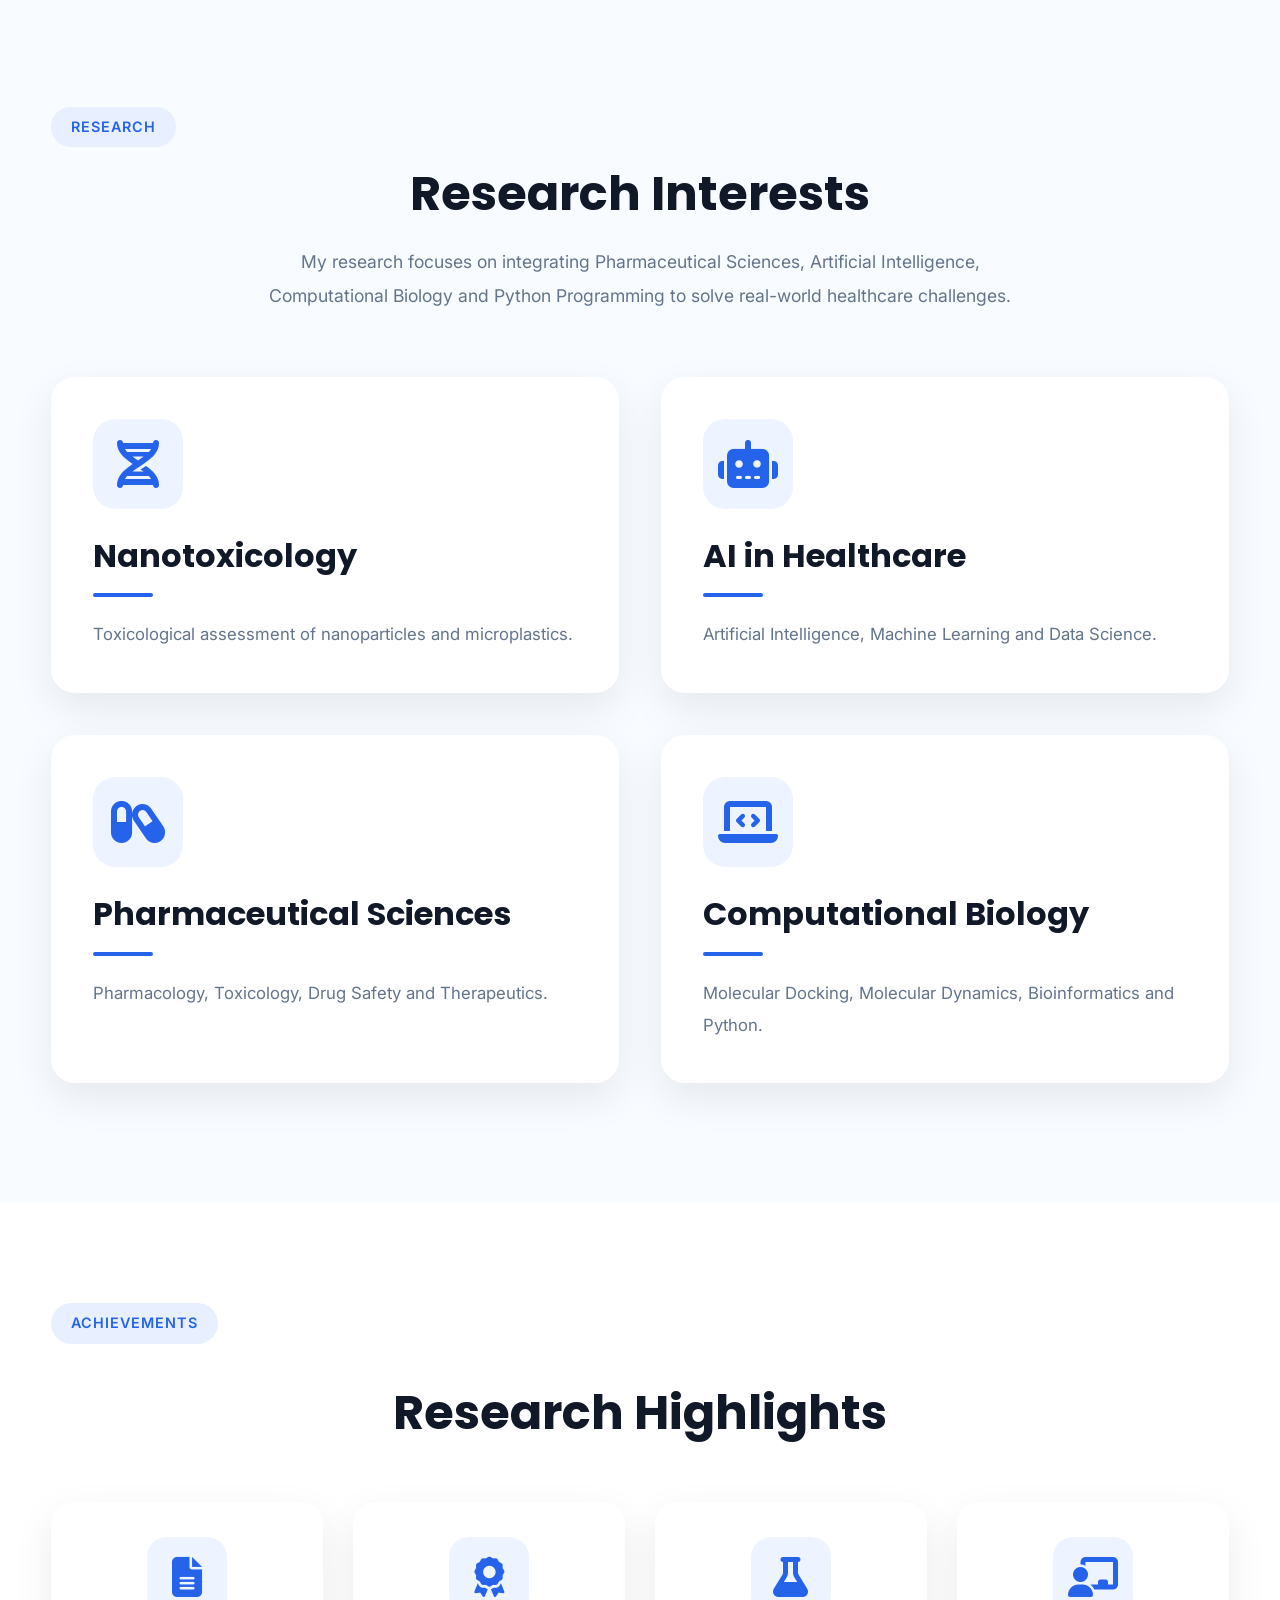
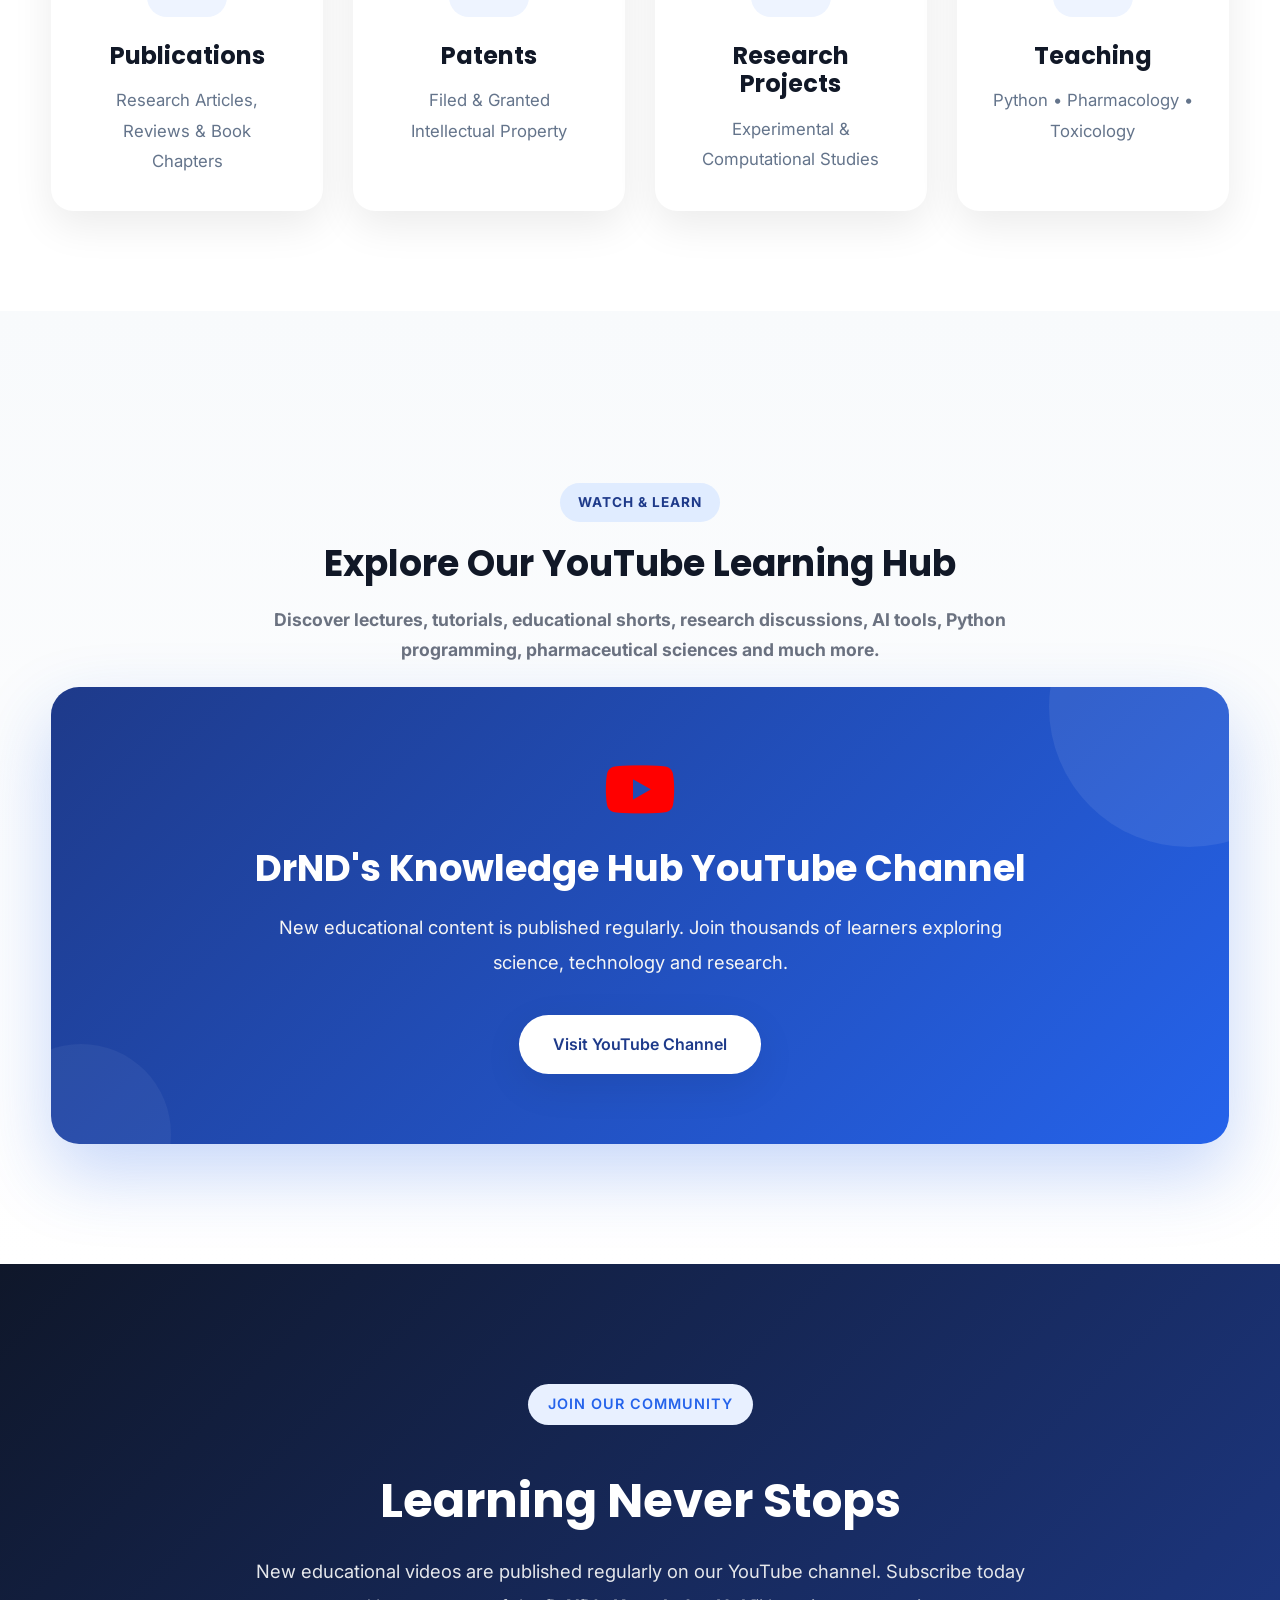
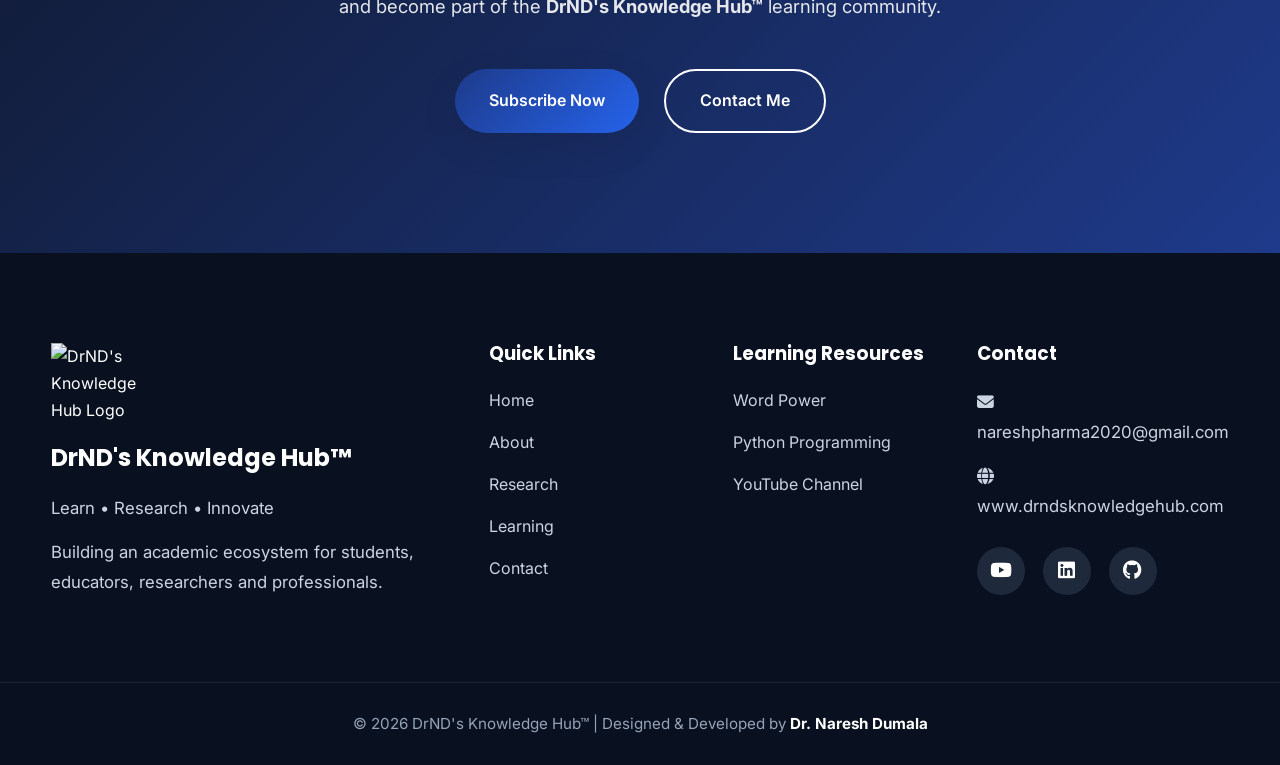
==== commit def9b2c2: "Enhance About and Research section styling" ====
--- a/index.html
+++ b/index.html
@@ -621,6 +621,74 @@
 </section>
 
 <!-- ==========================================================
+     RESEARCH HIGHLIGHTS
+========================================================== -->
+
+<section class="highlights">
+
+    <div class="container">
+
+        <span class="section-tag">
+
+            ACHIEVEMENTS
+
+        </span>
+
+        <h2 class="section-title">
+
+            Research Highlights
+
+        </h2>
+
+        <div class="highlight-grid">
+
+            <div class="highlight-card">
+
+                <i class="fa-solid fa-file-lines"></i>
+
+                <h3>Publications</h3>
+
+                <p>Research Articles, Reviews & Book Chapters</p>
+
+            </div>
+
+            <div class="highlight-card">
+
+                <i class="fa-solid fa-award"></i>
+
+                <h3>Patents</h3>
+
+                <p>Filed & Granted Intellectual Property</p>
+
+            </div>
+
+            <div class="highlight-card">
+
+                <i class="fa-solid fa-flask"></i>
+
+                <h3>Research Projects</h3>
+
+                <p>Experimental & Computational Studies</p>
+
+            </div>
+
+            <div class="highlight-card">
+
+                <i class="fa-solid fa-chalkboard-user"></i>
+
+                <h3>Teaching</h3>
+
+                <p>Python • Pharmacology • Toxicology</p>
+
+            </div>
+
+        </div>
+
+    </div>
+
+</section>
+
+<!-- ==========================================================
      YOUTUBE SHOWCASE
 ========================================================== -->
 
--- a/assets/css/style.css
+++ b/assets/css/style.css
@@ -2138,4 +2138,92 @@
 
     margin:0 0 22px;
 
+}
+
+/* ==========================================================
+   RESEARCH HIGHLIGHTS
+========================================================== */
+
+.highlights{
+
+    padding:100px 0;
+
+    background:#ffffff;
+
+}
+
+.highlight-grid{
+
+    display:grid;
+
+    grid-template-columns:repeat(4,1fr);
+
+    gap:30px;
+
+    margin-top:60px;
+
+}
+
+.highlight-card{
+
+    background:#fff;
+
+    padding:35px;
+
+    border-radius:22px;
+
+    text-align:center;
+
+    box-shadow:0 15px 40px rgba(0,0,0,.08);
+
+    transition:.35s ease;
+
+}
+
+.highlight-card:hover{
+
+    transform:translateY(-10px);
+
+    box-shadow:0 25px 50px rgba(37,99,235,.18);
+
+}
+
+.highlight-card i{
+
+    width:80px;
+
+    height:80px;
+
+    margin:0 auto 25px;
+
+    display:flex;
+
+    align-items:center;
+
+    justify-content:center;
+
+    background:#eef4ff;
+
+    color:#2563eb;
+
+    border-radius:20px;
+
+    font-size:2.5rem;
+
+}
+
+.highlight-card h3{
+
+    font-size:1.5rem;
+
+    margin-bottom:15px;
+
+}
+
+.highlight-card p{
+
+    color:#64748b;
+
+    line-height:1.8;
+
 }
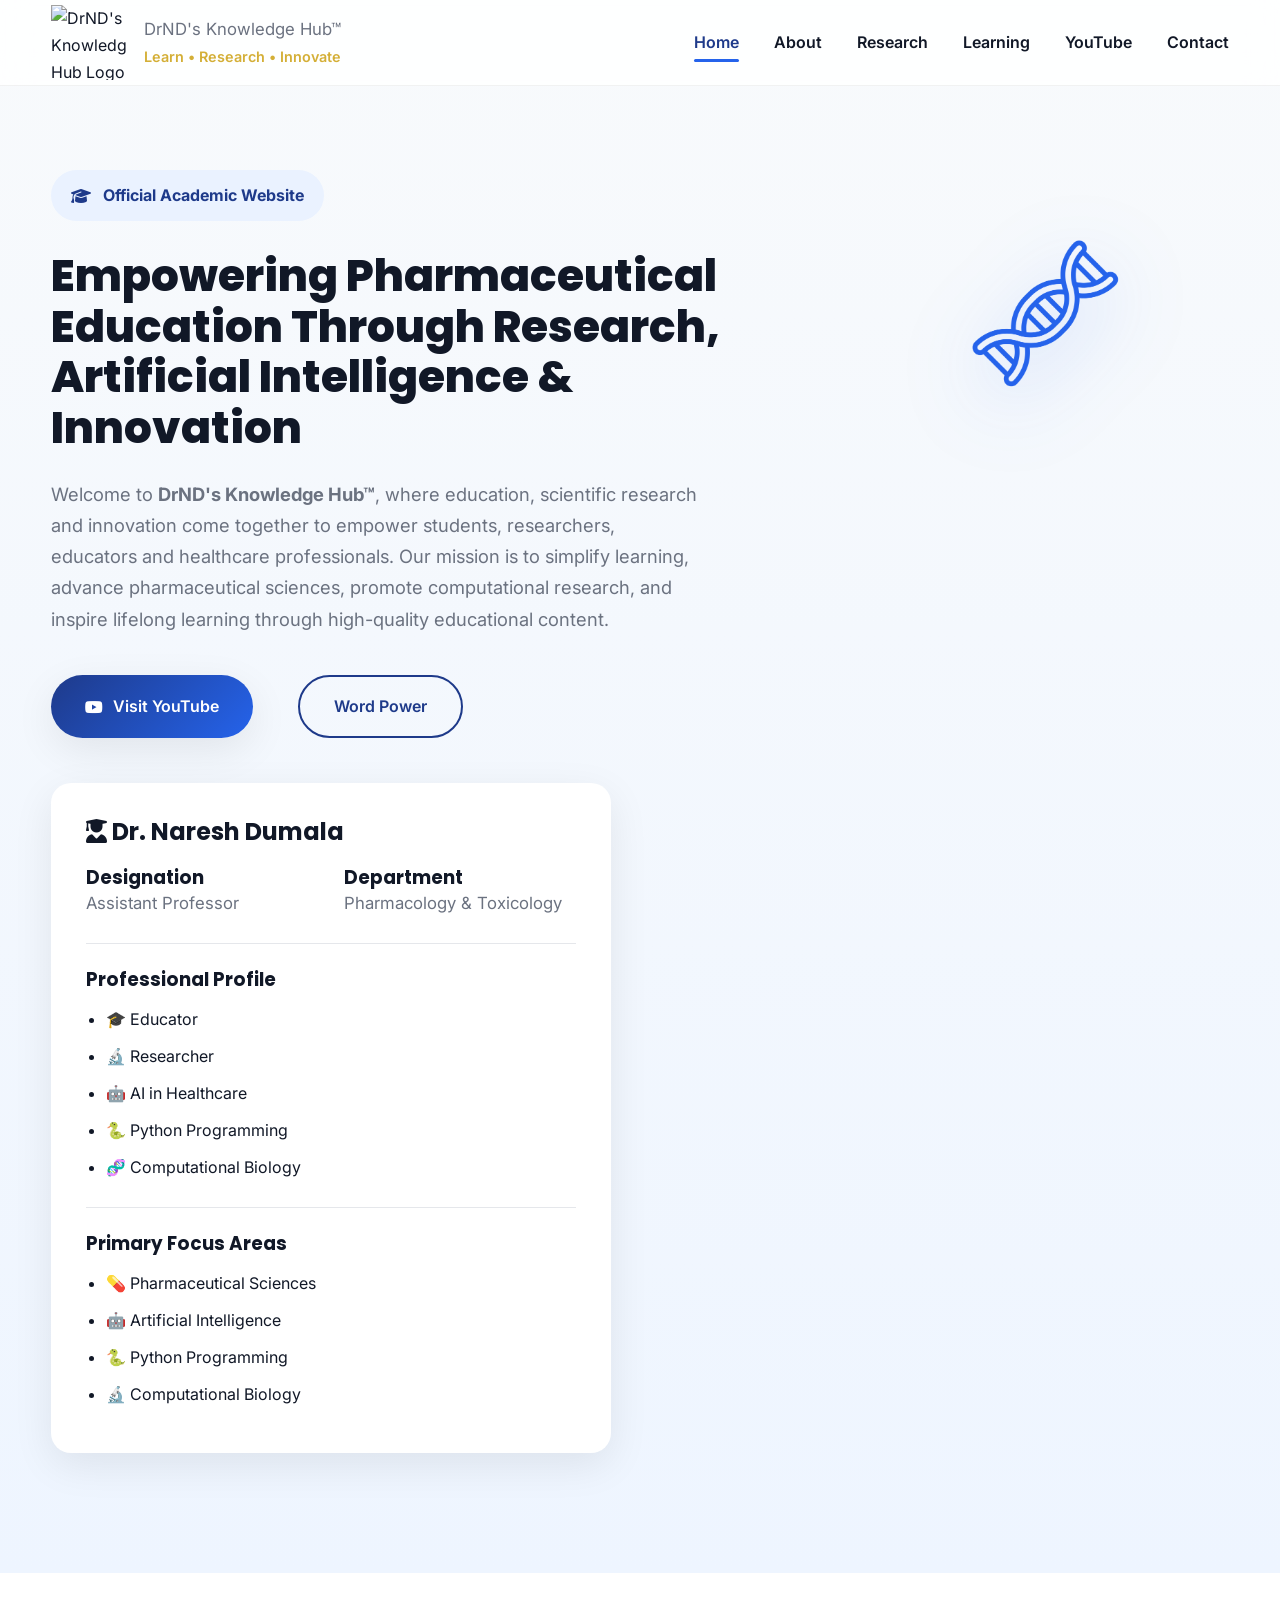
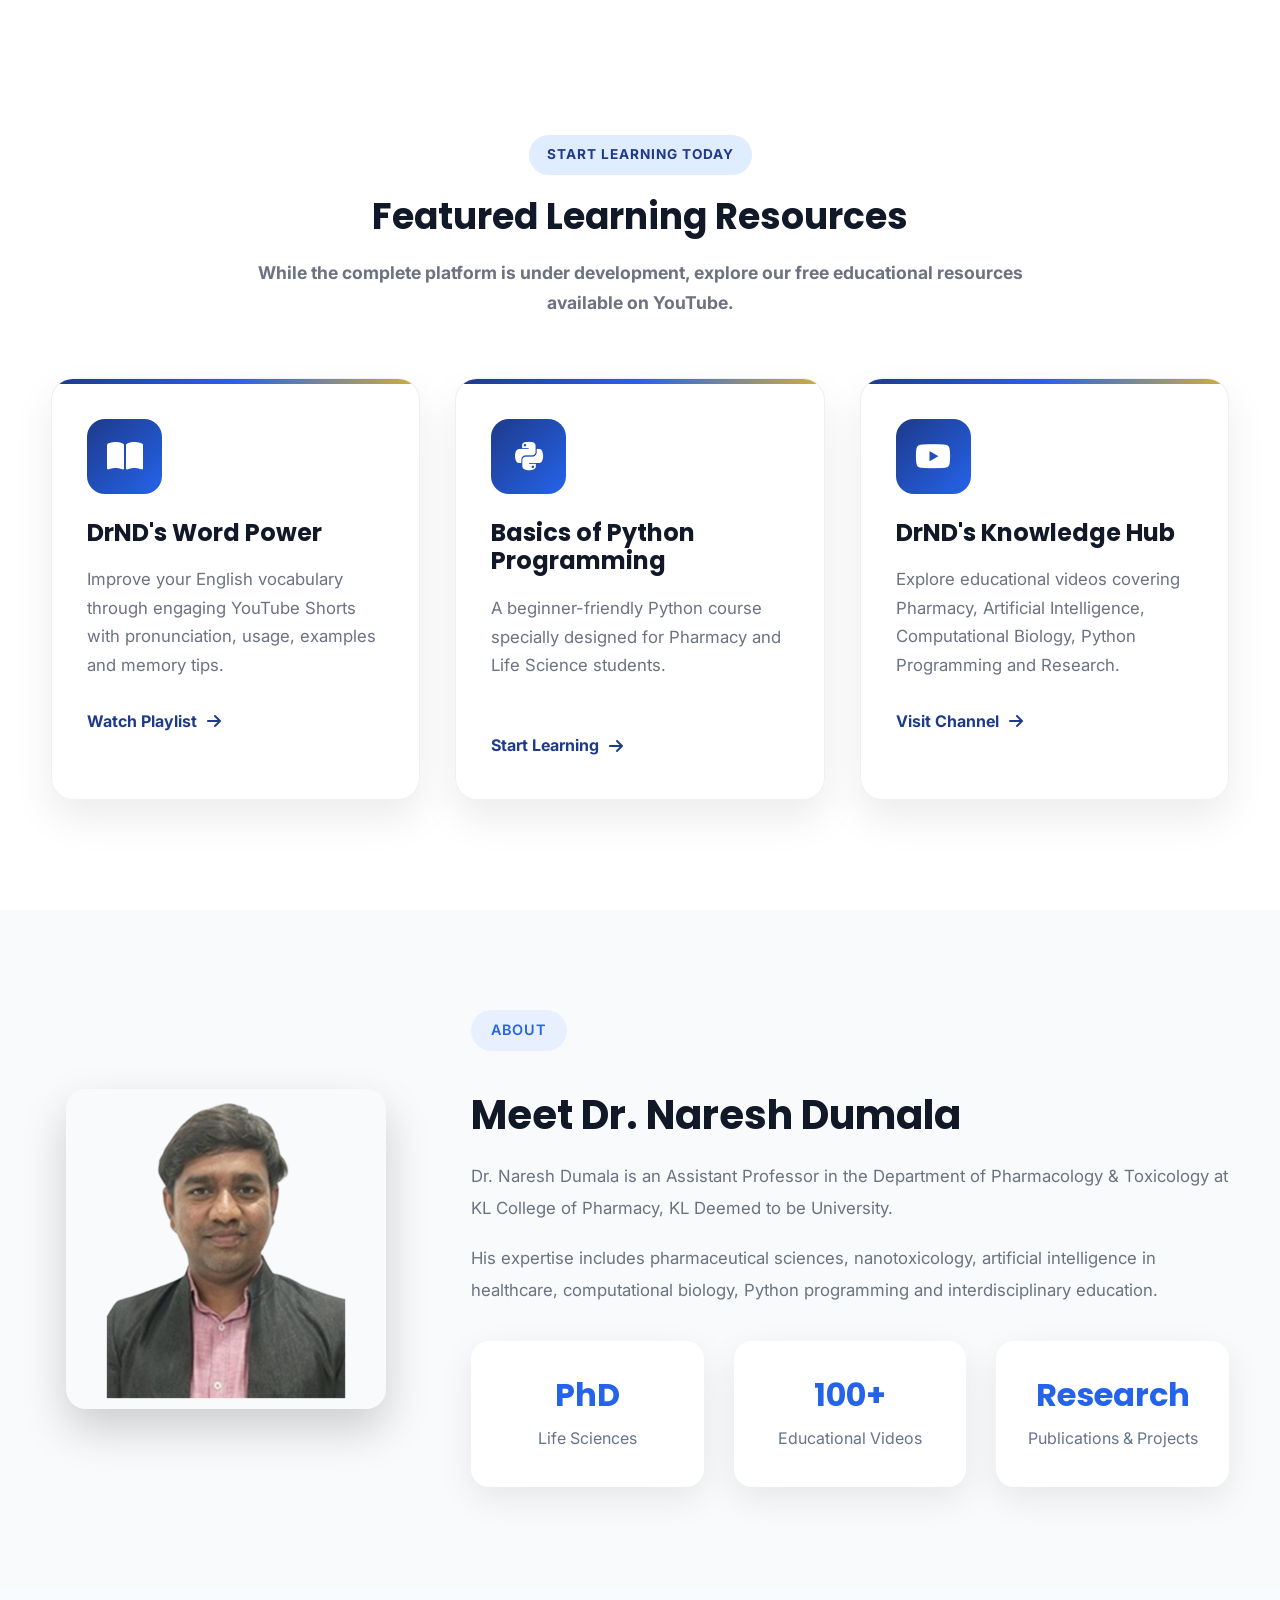
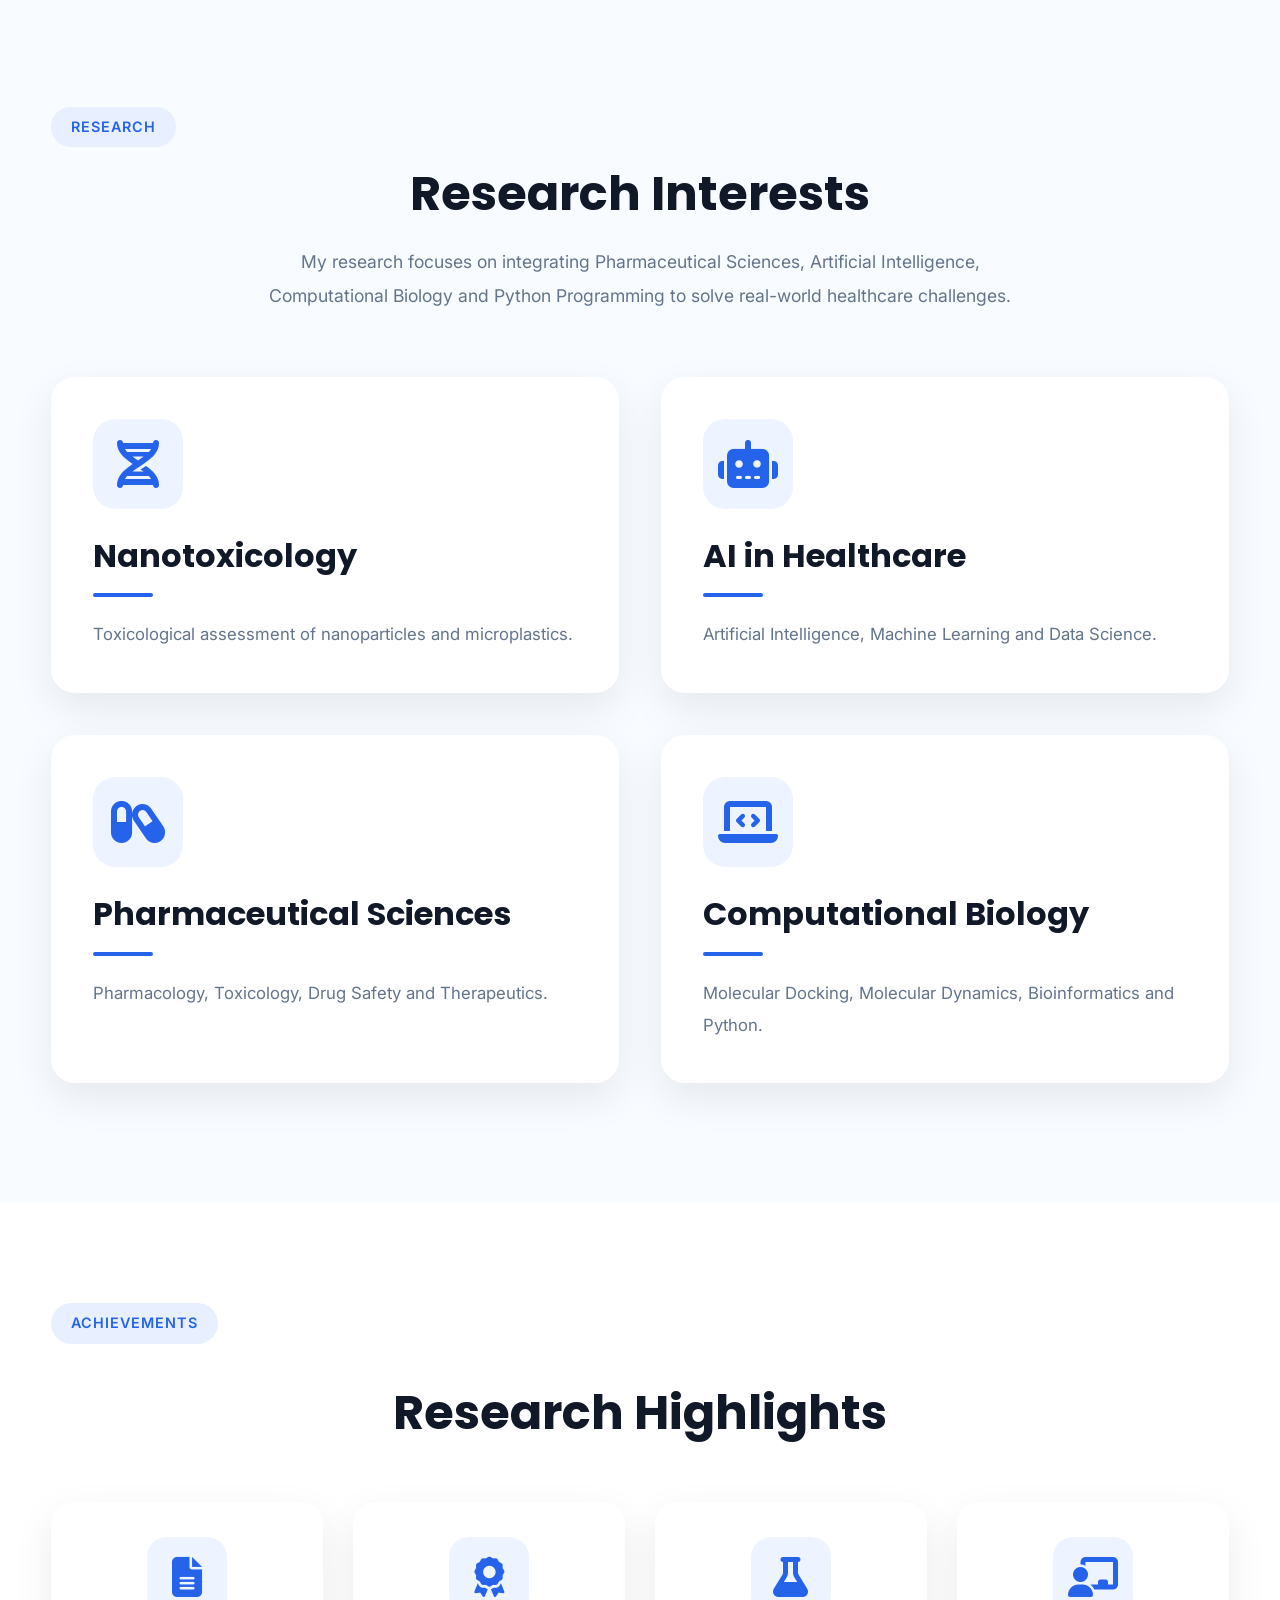
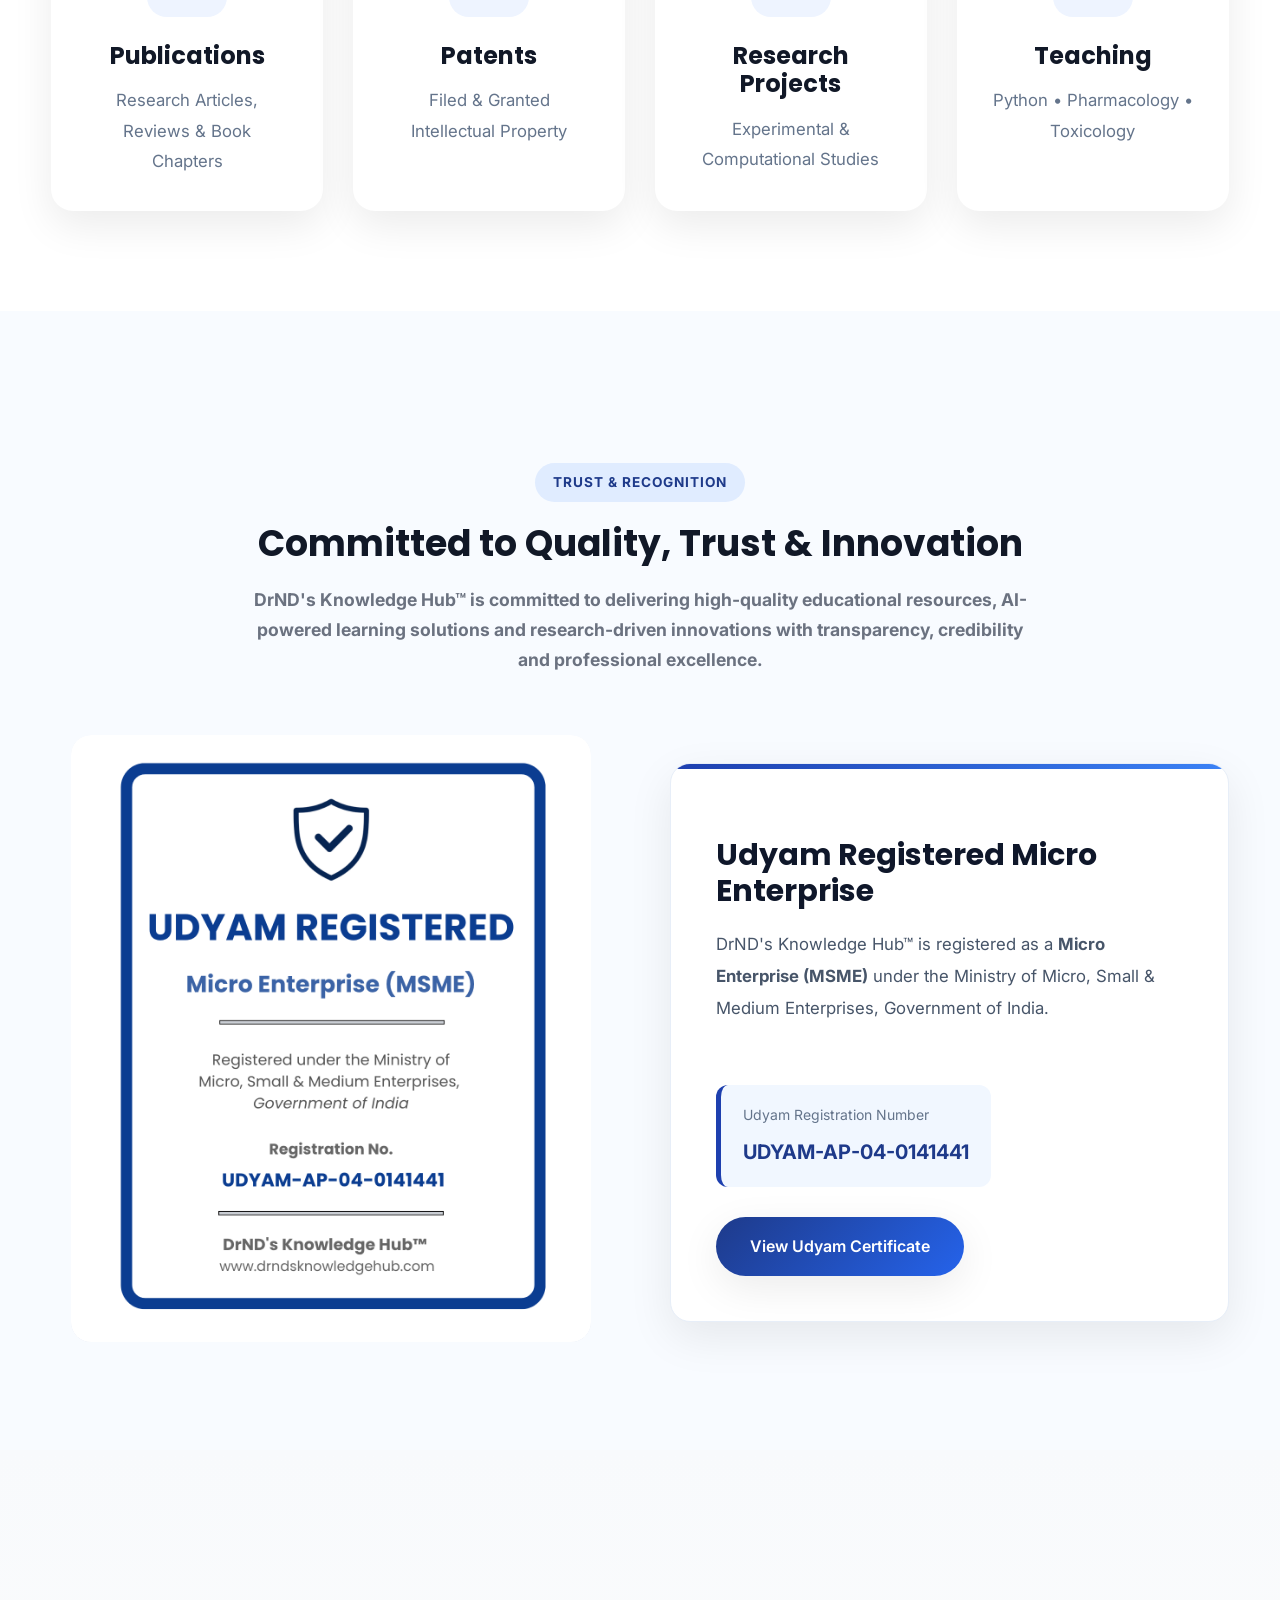
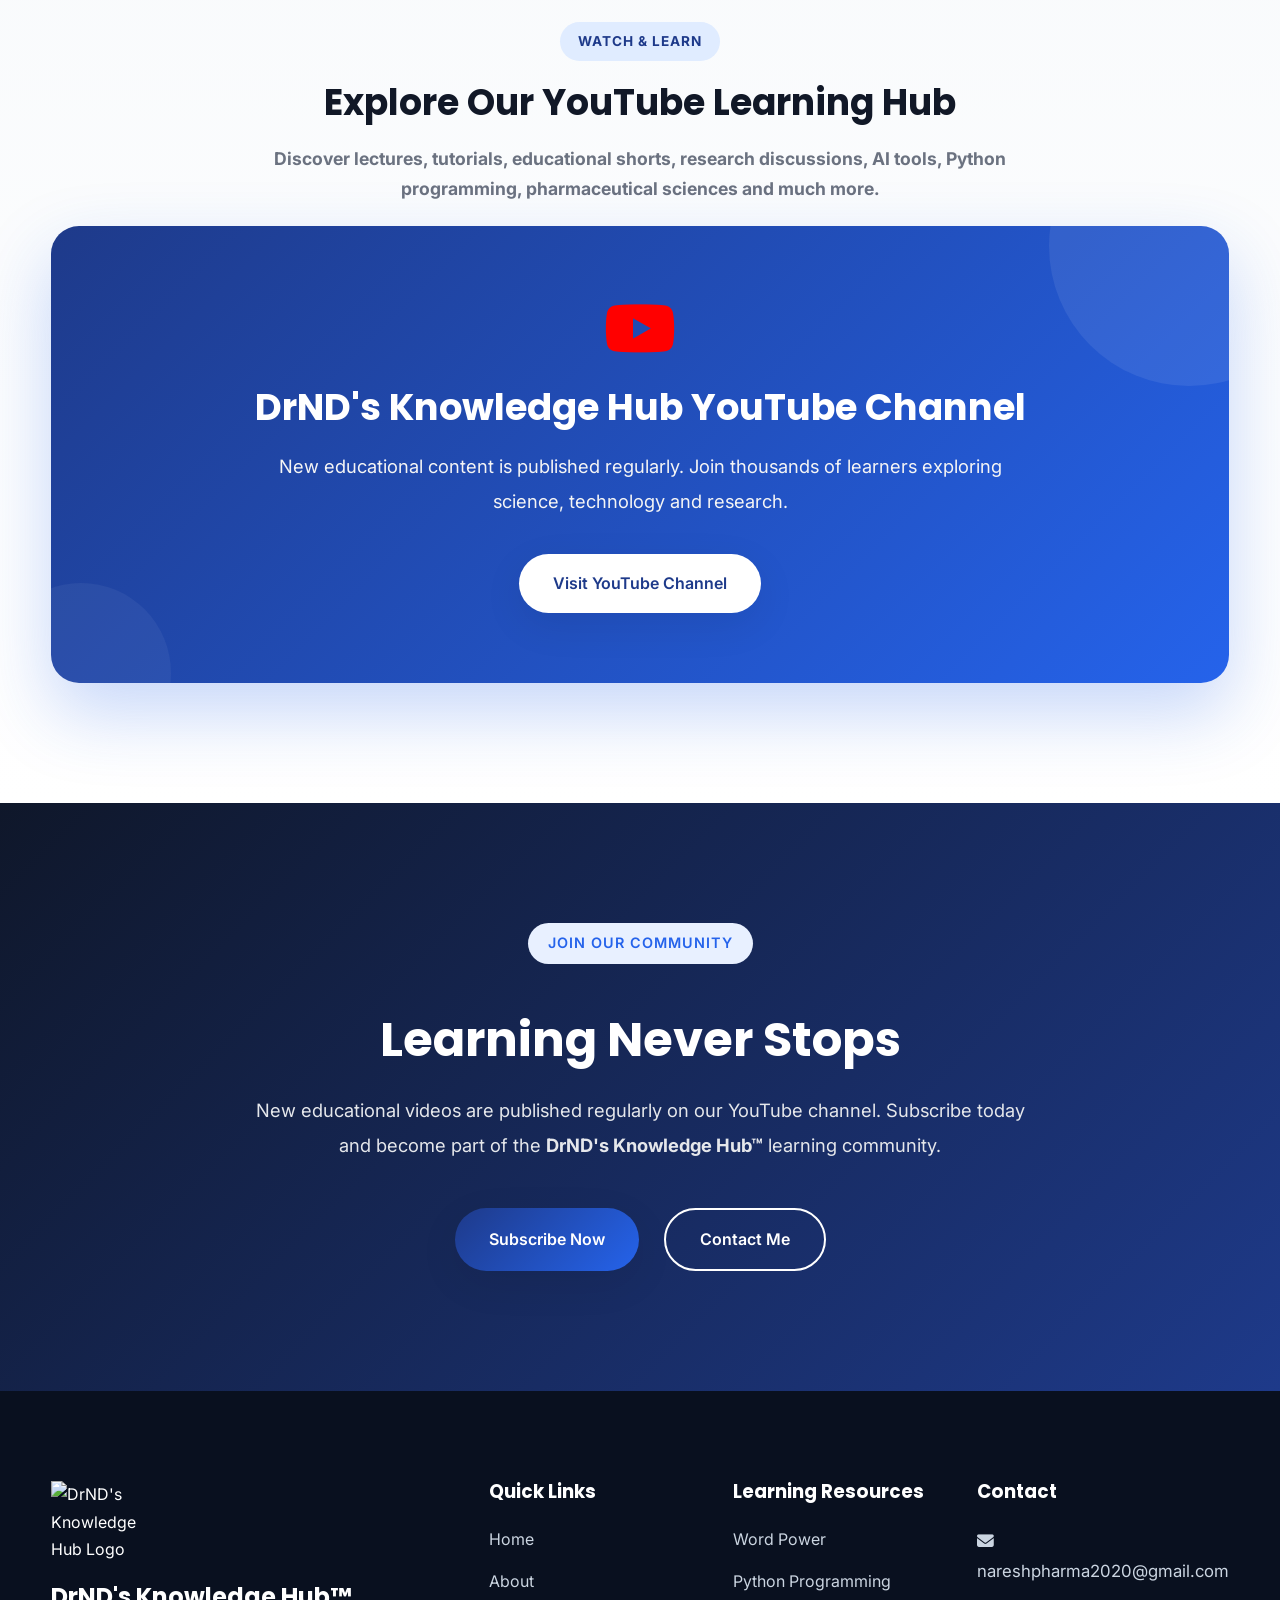
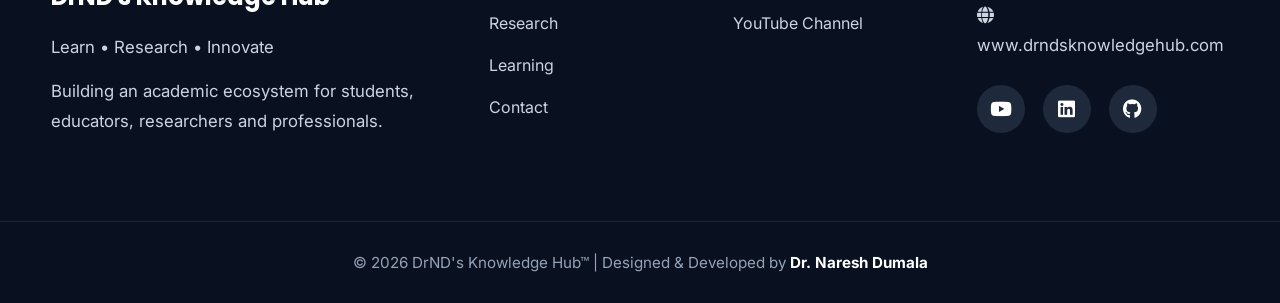
==== commit b0cd8a97: "Added Trust & Recognition section with Udyam verification" ====
--- a/index.html
+++ b/index.html
@@ -689,6 +689,103 @@
 </section>
 
 <!-- ==========================================================
+     TRUST & RECOGNITION
+========================================================== -->
+
+<section class="trust-section" id="trust">
+
+    <div class="container">
+
+        <div class="section-title">
+
+            <span>TRUST & RECOGNITION</span>
+
+            <h2>Committed to Quality, Trust & Innovation</h2>
+
+            <p>
+                DrND's Knowledge Hub™ is committed to delivering high-quality
+                educational resources, AI-powered learning solutions and
+                research-driven innovations with transparency, credibility
+                and professional excellence.
+            </p>
+
+        </div>
+
+
+        <div class="trust-wrapper">
+
+            <!-- LEFT -->
+
+            <div class="trust-image">
+
+               <a href="assets/documents/udyam-certificate.pdf"
+                  target="_blank"
+                  rel="noopener">
+                   
+                   <img src="assets/images/badges/udyam-badge.png"
+                        alt="Udyam Registered Micro Enterprise">
+
+                    <span class="trust-overlay">
+                        🔍 View Official
+                        <br>
+                        Udyam Certificate
+                    </span>
+                  
+                </a>
+
+            </div>
+
+
+            <!-- RIGHT -->
+
+            <div class="trust-content">
+
+                <div class="trust-card">
+
+                    <i class="fa-solid fa-shield-check"></i>
+
+                    <h3>Udyam Registered Micro Enterprise</h3>
+
+                    <p>
+
+                        DrND's Knowledge Hub™ is registered as a
+                        <strong>Micro Enterprise (MSME)</strong>
+                        under the Ministry of Micro, Small &
+                        Medium Enterprises,
+                        Government of India.
+
+                    <div class="trust-number">
+
+    <span>Udyam Registration Number</span>
+
+    <strong>UDYAM-AP-04-0141441</strong>
+
+</div>
+
+<div class="trust-btn">
+
+    <a href="assets/documents/udyam-certificate.pdf"
+       target="_blank"
+       rel="noopener"
+       class="btn-primary">
+
+        View Udyam Certificate
+
+    </a>
+
+</div>
+
+                </div>
+
+            </div>
+
+        </div>
+
+    </div>
+
+</section>
+
+<!-- ==========================================================
      YOUTUBE SHOWCASE
 ========================================================== -->
 
--- a/assets/css/style.css
+++ b/assets/css/style.css
@@ -2226,4 +2226,239 @@
 
     line-height:1.8;
 
+}
+
+/* ==========================================================
+   TRUST & RECOGNITION
+========================================================== */
+
+.trust-section{
+    padding:100px 0;
+    background:#f8fbff;
+}
+
+.trust-wrapper{
+    display:grid;
+    grid-template-columns:1fr 1fr;
+    gap:60px;
+    align-items:center;
+    margin-top:60px;
+}
+
+.trust-image{
+    text-align:center;
+}
+
+.trust-image img{
+    width:100%;
+    max-width:520px;
+    border-radius:20px;
+    transition:.35s ease;
+    box-shadow:
+        0 18px 45px rgba(30,64,175,.10),
+        0 8px 20px rgba(0,0,0,.08);
+}
+
+.trust-image img:hover{
+    transform:translateY(-8px) scale(1.02);
+}
+
+.trust-card{
+
+    position: relative;
+
+    overflow: hidden;
+
+    background:#ffffff;
+
+    border-radius:20px;
+
+    padding:45px;
+
+    box-shadow:
+        0 15px 45px rgba(0,0,0,.08);
+
+    border:1px solid #e7eef8;
+
+}
+
+.trust-card:hover{
+
+    transform: translateY(-8px);
+
+    box-shadow:
+        0 25px 60px rgba(30,64,175,.12);
+
+}
+
+.trust-card::before{
+
+    content:"";
+
+    position:absolute;
+
+    top:0;
+
+    left:0;
+
+    width:100%;
+
+    height:5px;
+
+    background:linear-gradient(
+        90deg,
+        #1E40AF,
+        #3B82F6
+    );
+
+}   
+
+.trust-card i{
+
+    font-size:48px;
+
+    color:#1E40AF;
+
+    margin-bottom:20px;
+
+}
+
+.trust-card h3{
+
+    font-size:30px;
+
+    margin-bottom:20px;
+
+    color:#0f172a;
+
+}
+
+.trust-card p{
+
+    color:#475569;
+
+    line-height:1.9;
+
+    margin-bottom:30px;
+
+}
+
+.trust-number{
+
+    display:inline-block;
+
+    background:#f1f7ff;
+
+    border-left:5px solid #1E40AF;
+
+    padding:18px 22px;
+
+    border-radius:12px;
+
+    margin-top:30px;
+    
+    margin-bottom:10px;
+
+}
+
+.trust-number span{
+
+    display:block;
+
+    color:#64748b;
+
+    font-size:14px;
+
+    margin-bottom:8px;
+
+}
+
+.trust-number strong{
+
+    font-size:20px;
+
+    color:#1E3A8A;
+
+}
+
+@media(max-width:992px){
+
+.trust-wrapper{
+
+grid-template-columns:1fr;
+
+text-align:center;
+
+}
+
+.trust-card{
+
+padding:35px;
+
+}
+
+}
+
+.trust-btn{
+
+    margin-top:20px;
+
+}
+
+/* Badge Overlay */
+
+.trust-image a{
+
+    position:relative;
+
+    display:inline-block;
+
+    overflow:hidden;
+
+    border-radius:20px;
+
+    text-decoration:none;
+
+}
+
+.trust-overlay{
+
+    position:absolute;
+
+    top:0;
+
+    left:0;
+
+    width:100%;
+
+    height:100%;
+
+    background:rgba(11,61,145,0.75);
+
+    color:#ffffff;
+
+    display:flex;
+
+    justify-content:center;
+
+    align-items:center;
+
+    font-weight:600;
+
+    font-size:20px;
+
+    border-radius:20px;
+
+    opacity:0;
+
+    transition:0.3s ease;
+
+    pointer-events:none;
+
+}
+
+.trust-image a:hover .trust-overlay{
+
+    opacity:1;
+
 }
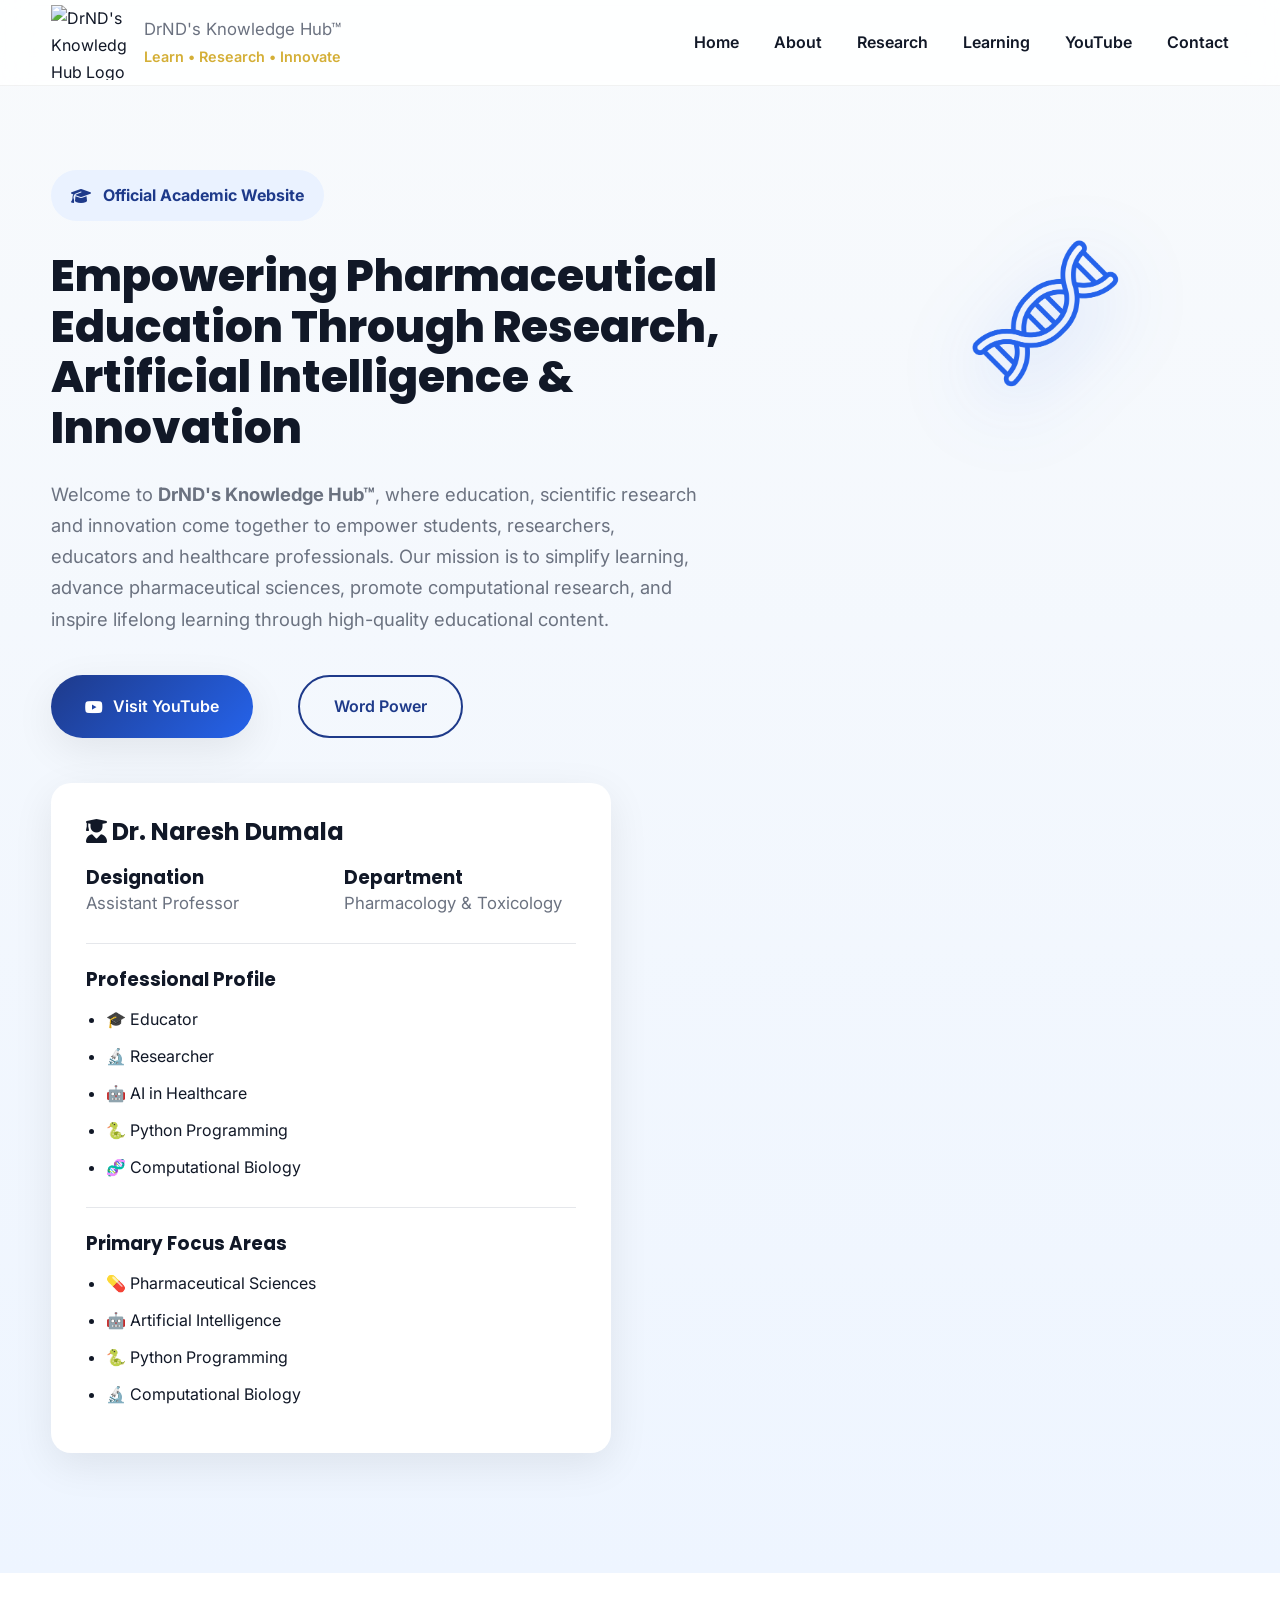
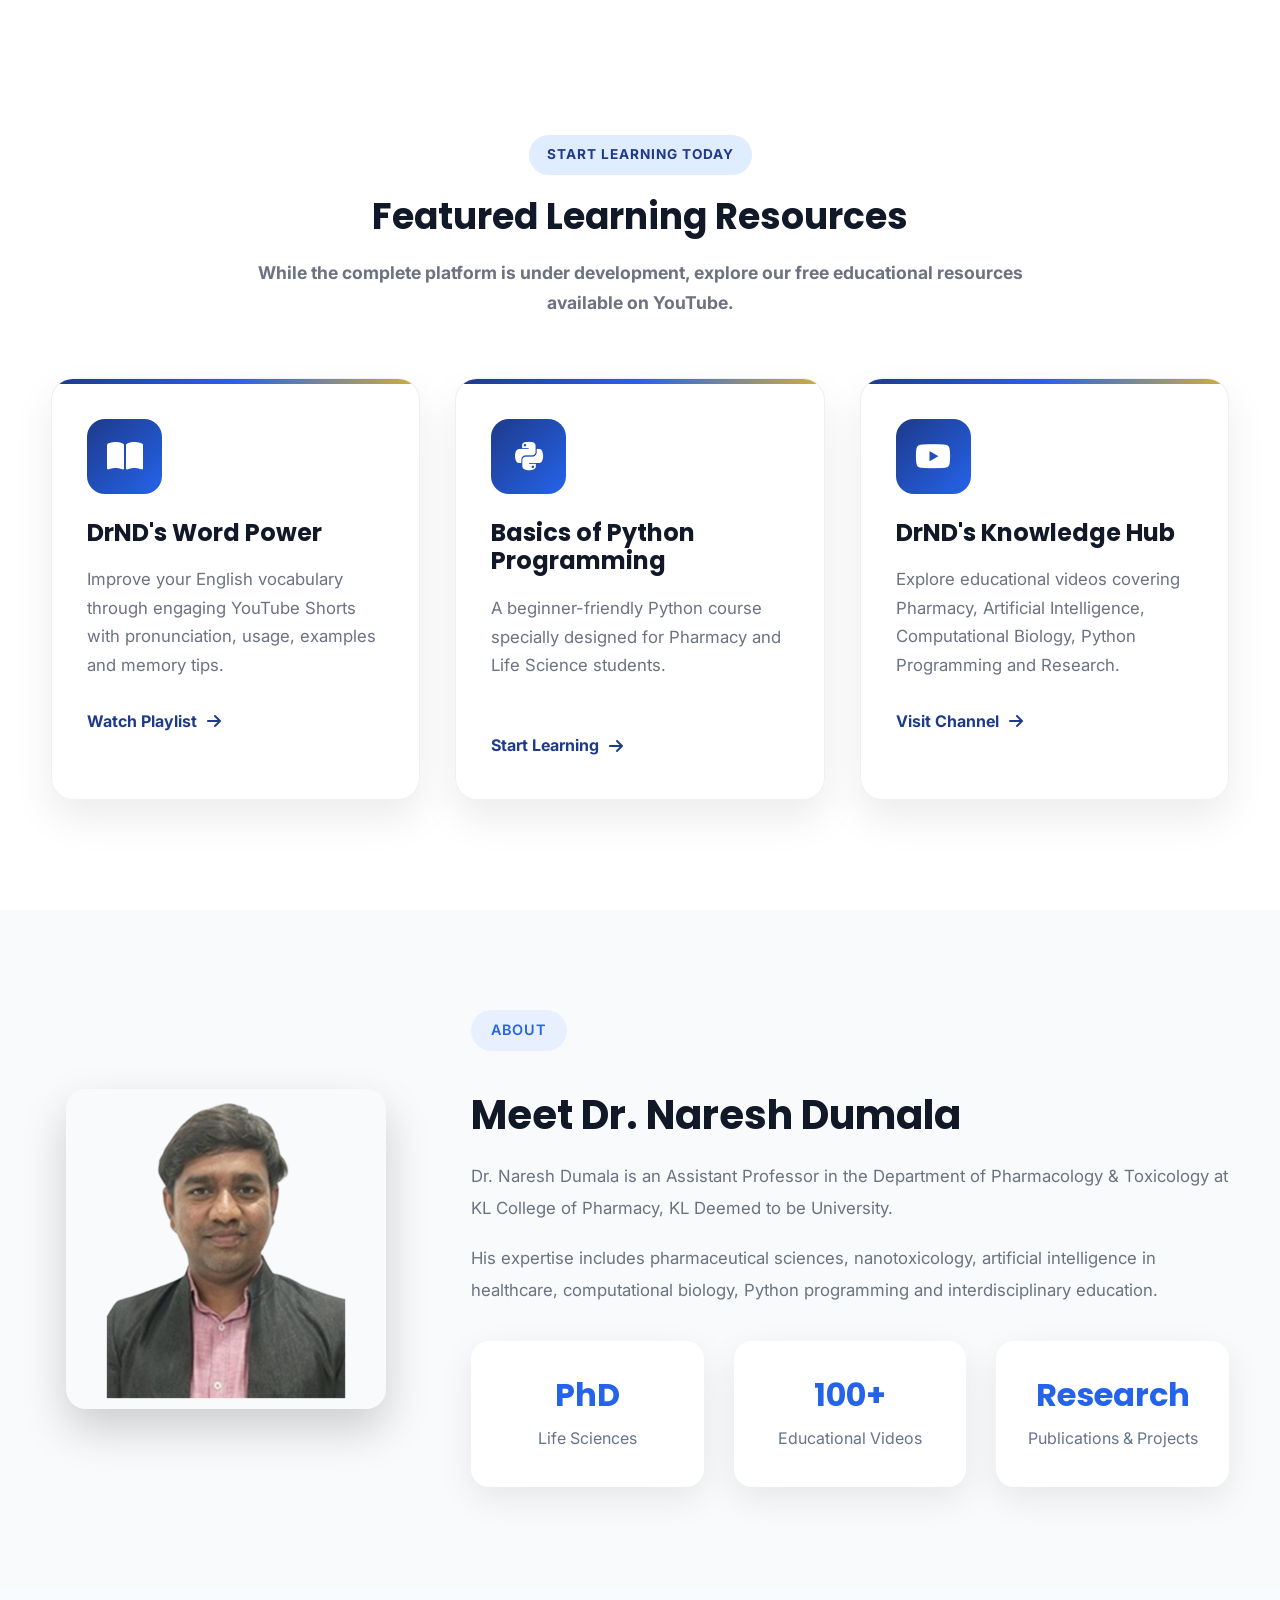
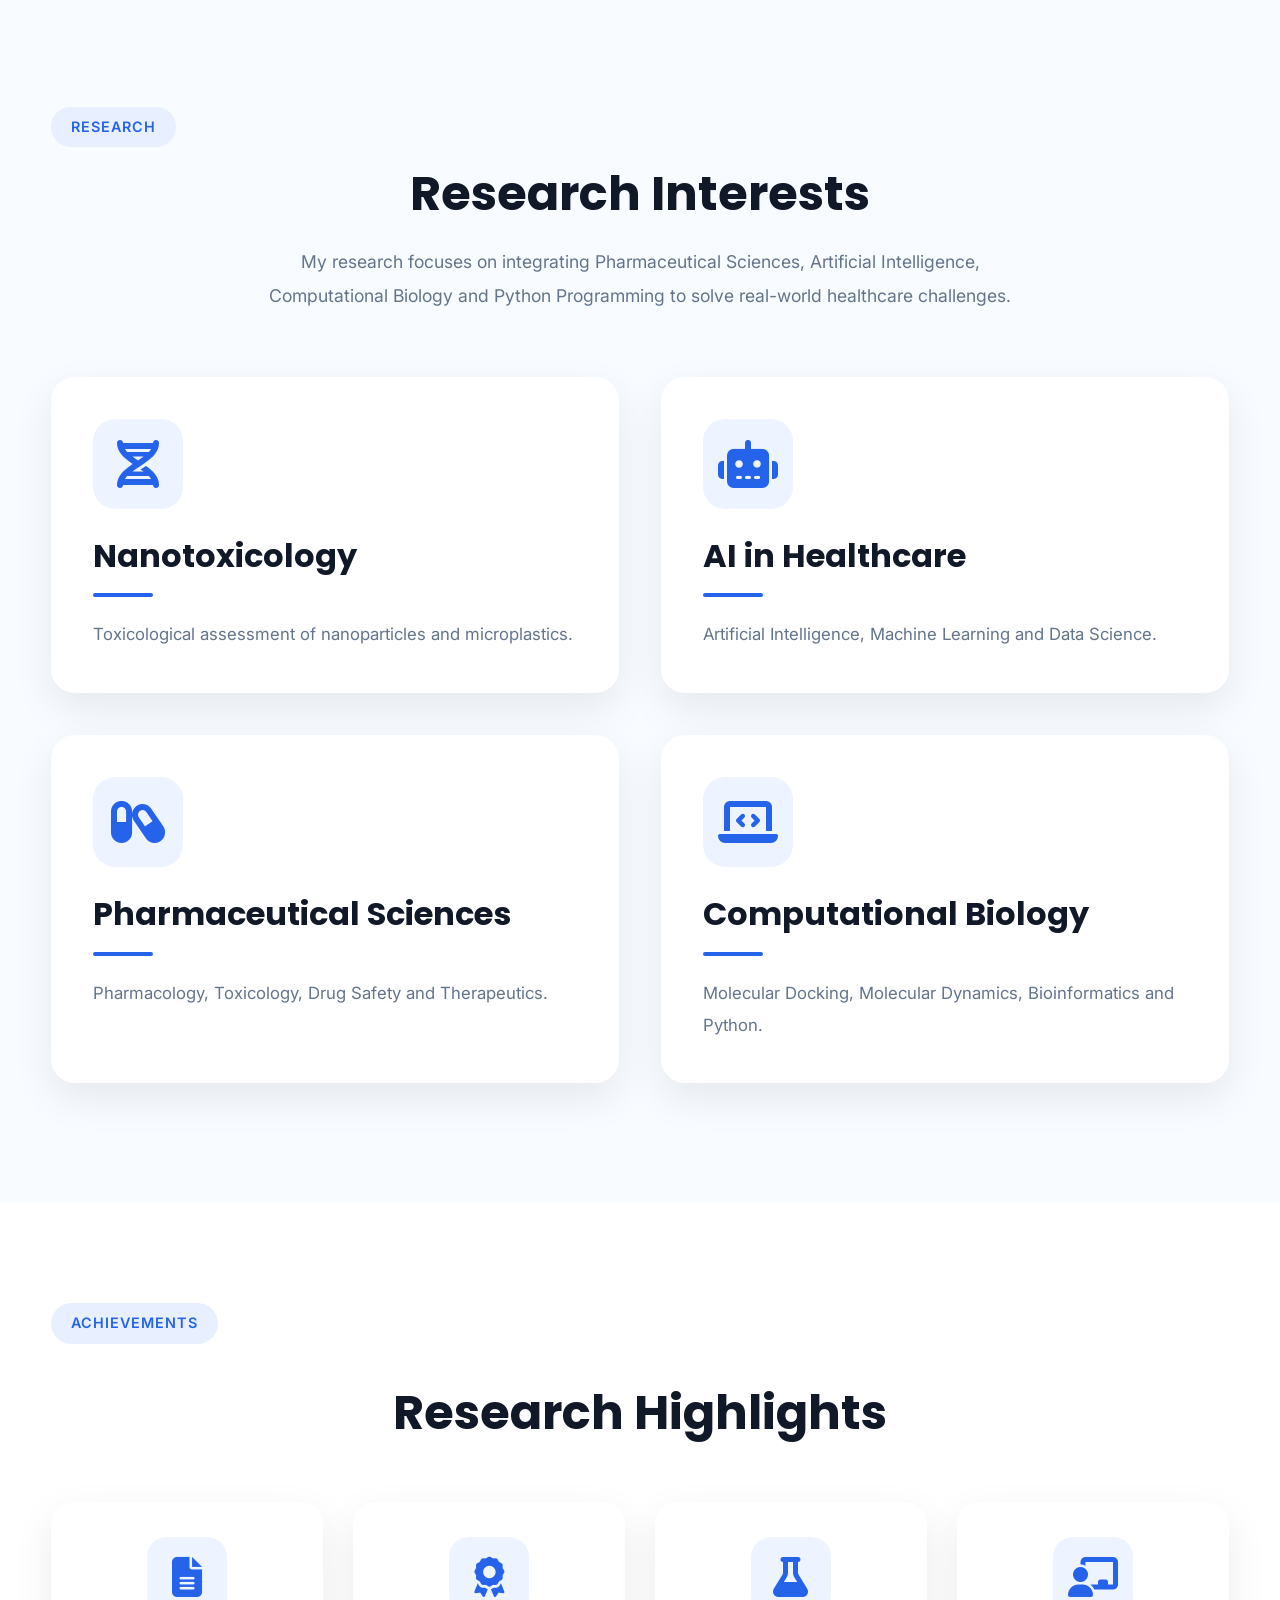
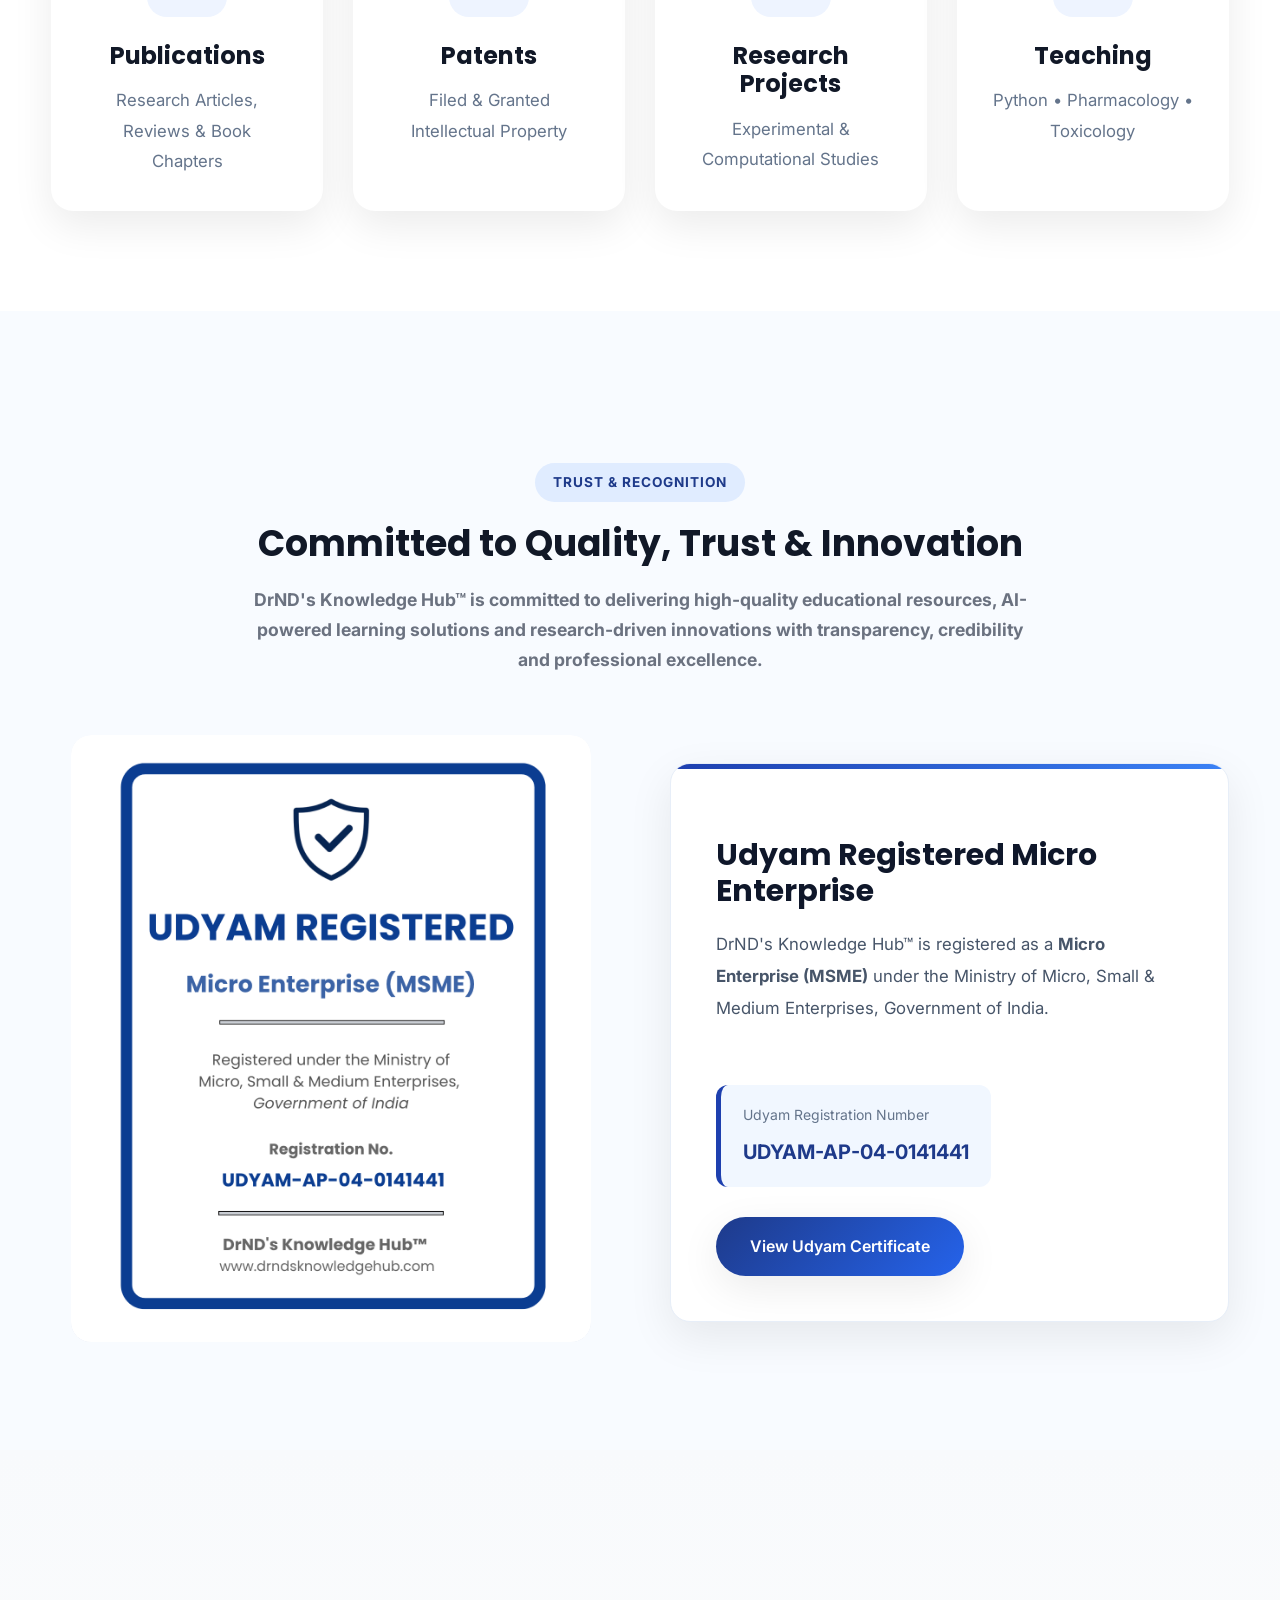
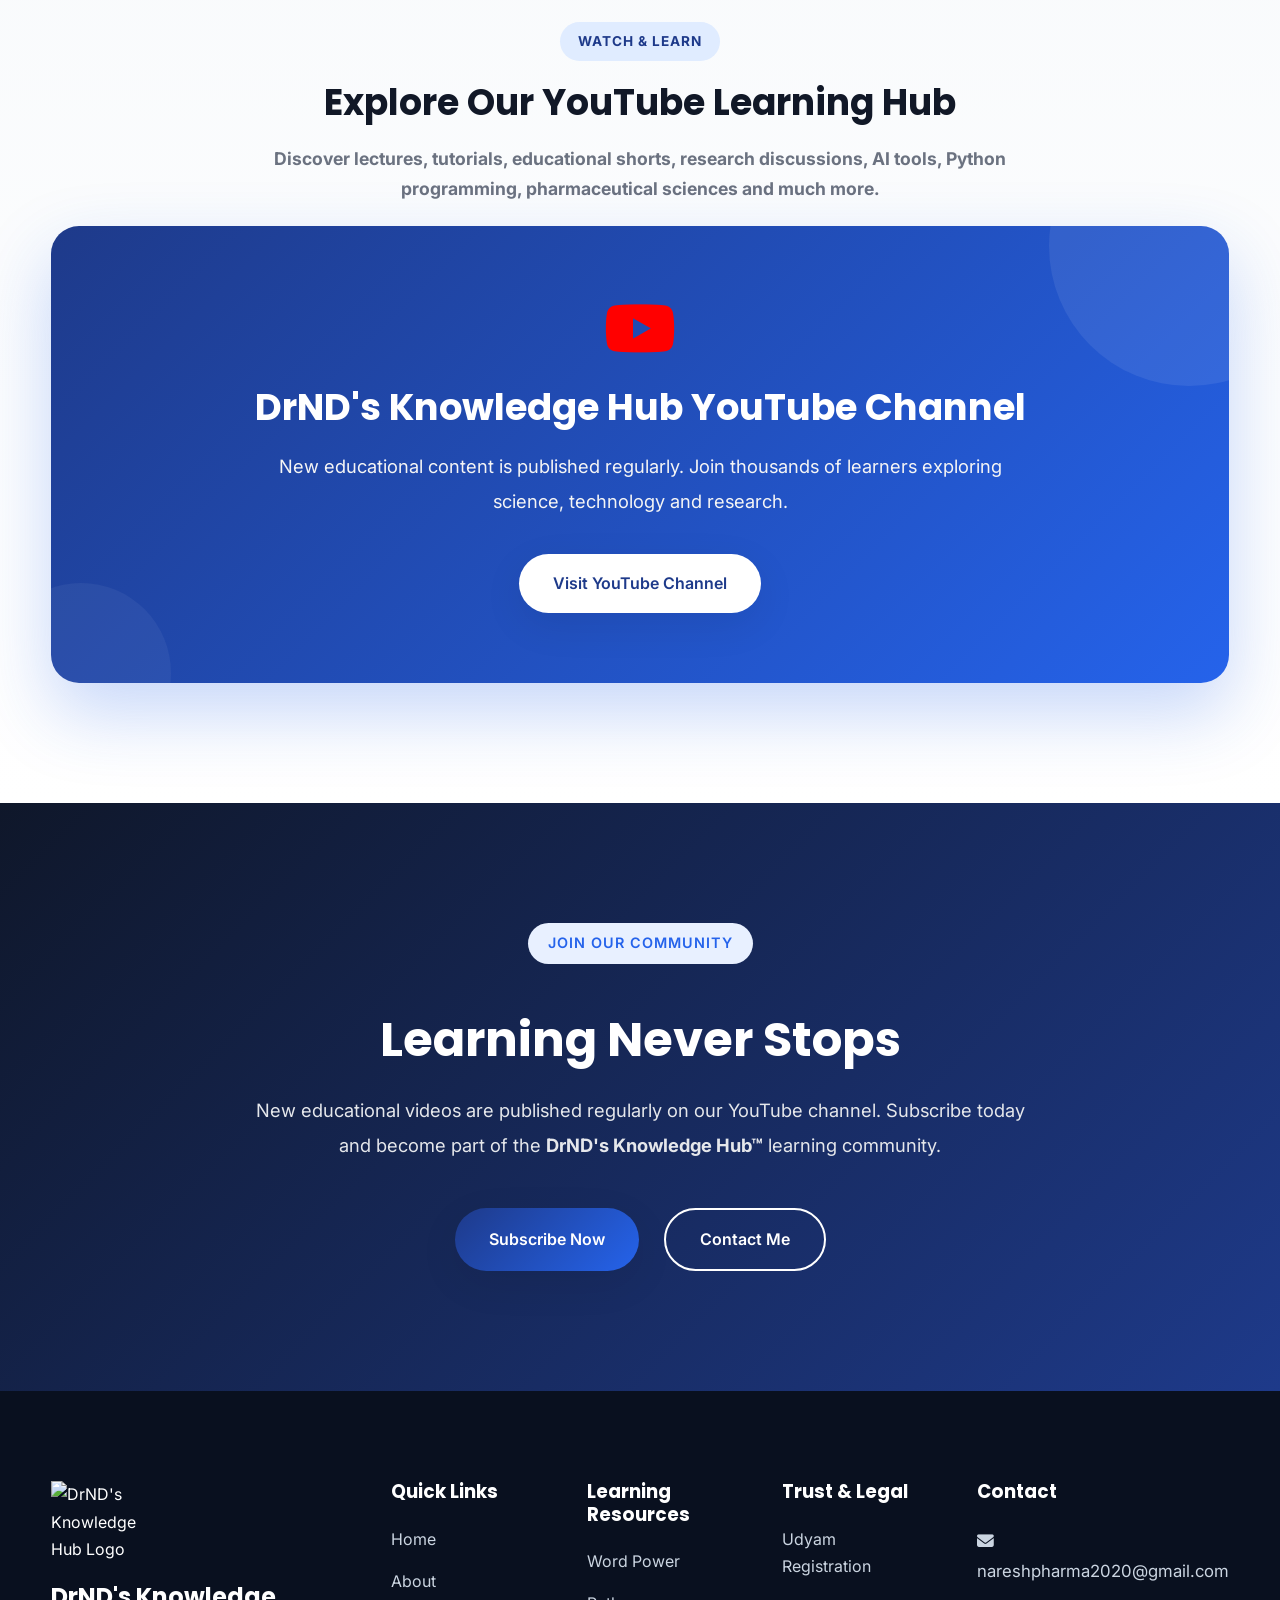
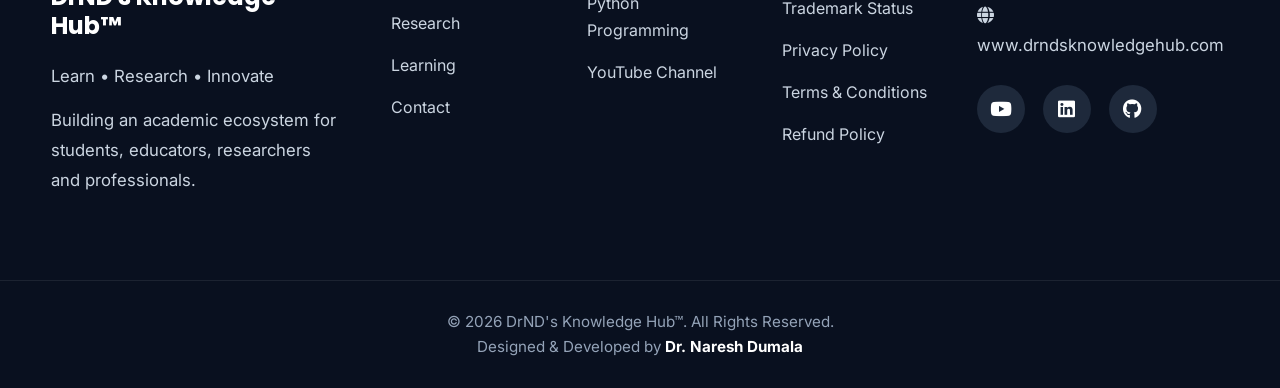
==== commit 2252c721: "Complete Privacy Policy page and legal center structure" ====
--- a/index.html
+++ b/index.html
@@ -131,7 +131,7 @@
 
         <div class="logo">
 
-            <img src="assets/images/logo/logo.png"
+            <img src="../assets/images/logo/logo.png"
                  alt="DrND's Knowledge Hub Logo">
 
             <div>
@@ -150,17 +150,17 @@
 
             <ul>
 
-                <li><a href="#home" class="active">Home</a></li>
-
-                <li><a href="#about">About</a></li>
-
-                <li><a href="#research">Research</a></li>
-
-                <li><a href="#learning">Learning</a></li>
+                <li><a href="../index.html">Home</a></li>
+
+                <li><a href="../index.html#about">About</a></li>
+
+                <li><a href="../index.html#research">Research</a></li>
+
+                <li><a href="../index.html#learning">Learning</a></li>
 
                 <li><a href="#">YouTube</a></li>
 
-                <li><a href="#contact">Contact</a></li>
+                <li><a href="../index.html#contact">Contact</a></li>
 
             </ul>
 
@@ -998,6 +998,46 @@
 
         <div class="footer-column">
 
+    <h4>Trust & Legal</h4>
+
+    <ul>
+
+        <li>
+    <a href="trust.html">
+        Udyam Registration
+    </a>
+</li>
+
+<li>
+    <a href="#">
+        Trademark Status
+    </a>
+</li>
+
+<li>
+    <a href="privacy.html">
+        Privacy Policy
+    </a>
+</li>
+
+<li>
+    <a href="terms.html">
+        Terms & Conditions
+    </a>
+</li>
+
+<li>
+    <a href="refund.html">
+        Refund Policy
+    </a>
+</li>
+
+    </ul>
+
+</div>
+
+        <div class="footer-column">
+
             <h4>Contact</h4>
 
             <p>
@@ -1012,7 +1052,10 @@
 
                 <i class="fas fa-globe"></i>
 
-                www.drndsknowledgehub.com
+                <a href="https://www.drndsknowledgehub.com"
+                   target="_blank">
+                    www.drndsknowledgehub.com
+                </a>
 
             </p>
 
@@ -1045,7 +1088,9 @@
 
     <div class="copyright">
 
-        © 2026 DrND's Knowledge Hub™ |
+        © 2026 DrND's Knowledge Hub™. All Rights Reserved.
+
+        <br>
 
         Designed & Developed by
 
--- a/assets/css/style.css
+++ b/assets/css/style.css
@@ -1270,7 +1270,7 @@
 
     display:grid;
 
-    grid-template-columns:2fr 1fr 1fr 1.2fr;
+    grid-template-columns:2fr 1fr 1fr 1fr 1.3fr;
 
     gap:50px;
 
@@ -2447,6 +2447,12 @@
 
     font-size:20px;
 
+    text-align:center;
+
+    padding:20px;
+
+    letter-spacing:0.5px;
+
     border-radius:20px;
 
     opacity:0;
@@ -2461,4 +2467,239 @@
 
     opacity:1;
 
+}
+
+/* ==========================================================
+   PAGE HERO
+========================================================== */
+
+.page-hero{
+
+    padding:110px 0 60px;
+
+    background:linear-gradient(
+        135deg,
+        #0F172A 0%,
+        #1E3A8A 55%,
+        #2563EB 100%
+    );
+
+    color:#ffffff;
+
+}
+
+.page-hero-content{
+
+    max-width:850px;
+
+}
+
+.page-badge{
+
+    display:inline-block;
+
+    padding:8px 18px;
+
+    border-radius:30px;
+
+    background:rgba(255,255,255,.12);
+
+    border:1px solid rgba(255,255,255,.25);
+
+    font-size:14px;
+
+    font-weight:600;
+
+    letter-spacing:.5px;
+
+    margin-bottom:22px;
+
+    color:#ffffff;
+
+}
+
+.page-hero h1{
+
+    font-size:56px;
+
+    font-weight:800;
+
+    line-height:1.15;
+
+    margin-bottom:20px;
+
+}
+
+.page-hero p{
+
+    font-size:20px;
+
+    line-height:1.8;
+
+    color:rgba(255,255,255,.92);
+
+    max-width:760px;
+
+}
+
+.page-meta{
+
+    display:flex;
+
+    gap:30px;
+
+    flex-wrap:wrap;
+
+    margin-top:35px;
+
+}
+
+.page-meta span{
+
+    display:flex;
+
+    align-items:center;
+
+    gap:10px;
+
+    font-weight:500;
+
+    color:#E2E8F0;
+
+}
+
+.page-meta i{
+
+    color:#93C5FD;
+
+}
+
+/* ==========================================================
+   POLICY CONTENT
+========================================================== */
+
+.policy-section{
+
+    padding:80px 0;
+
+    background:#F8FAFC;
+
+}
+
+.policy-card{
+
+    background:#ffffff;
+
+    max-width:850px;
+
+    margin:0 auto;
+
+    padding:60px;
+
+    border-radius:20px;
+
+    box-shadow:0 15px 45px rgba(15,23,42,.08);
+
+}
+
+.policy-card h2{
+
+    font-size:40px;
+
+    color:#0F172A;
+
+    margin-bottom:20px;
+
+}
+
+.policy-card h3{
+
+    font-size:28px;
+
+    color:#1E40AF;
+
+    margin:40px 0 20px;
+
+}
+
+.policy-card p{
+
+    font-size:18px;
+
+    line-height:1.9;
+
+    color:#475569;
+
+    margin-bottom:20px;
+
+}
+
+.policy-divider{
+
+    border:none;
+
+    border-top:1px solid #E2E8F0;
+
+    margin:40px 0;
+
+}
+
+.policy-list{
+
+    margin:20px 0 20px 25px;
+
+    color:#475569;
+
+}
+
+.policy-list li{
+
+    margin-bottom:12px;
+
+    line-height:1.8;
+
+}
+
+/* ==========================================================
+   DOCUMENT INFORMATION
+========================================================== */
+
+.document-info{
+
+    margin-top:50px;
+
+    padding:30px;
+
+    background:#F8FAFC;
+
+    border-radius:16px;
+
+    border:1px solid #E2E8F0;
+
+}
+
+.document-table{
+
+    width:100%;
+
+    border-collapse:collapse;
+
+    margin-top:20px;
+
+}
+
+.document-table td{
+
+    padding:14px 0;
+
+    border-bottom:1px solid #E2E8F0;
+
+    color:#475569;
+
+}
+
+.document-table tr:last-child td{
+
+    border-bottom:none;
+
 }
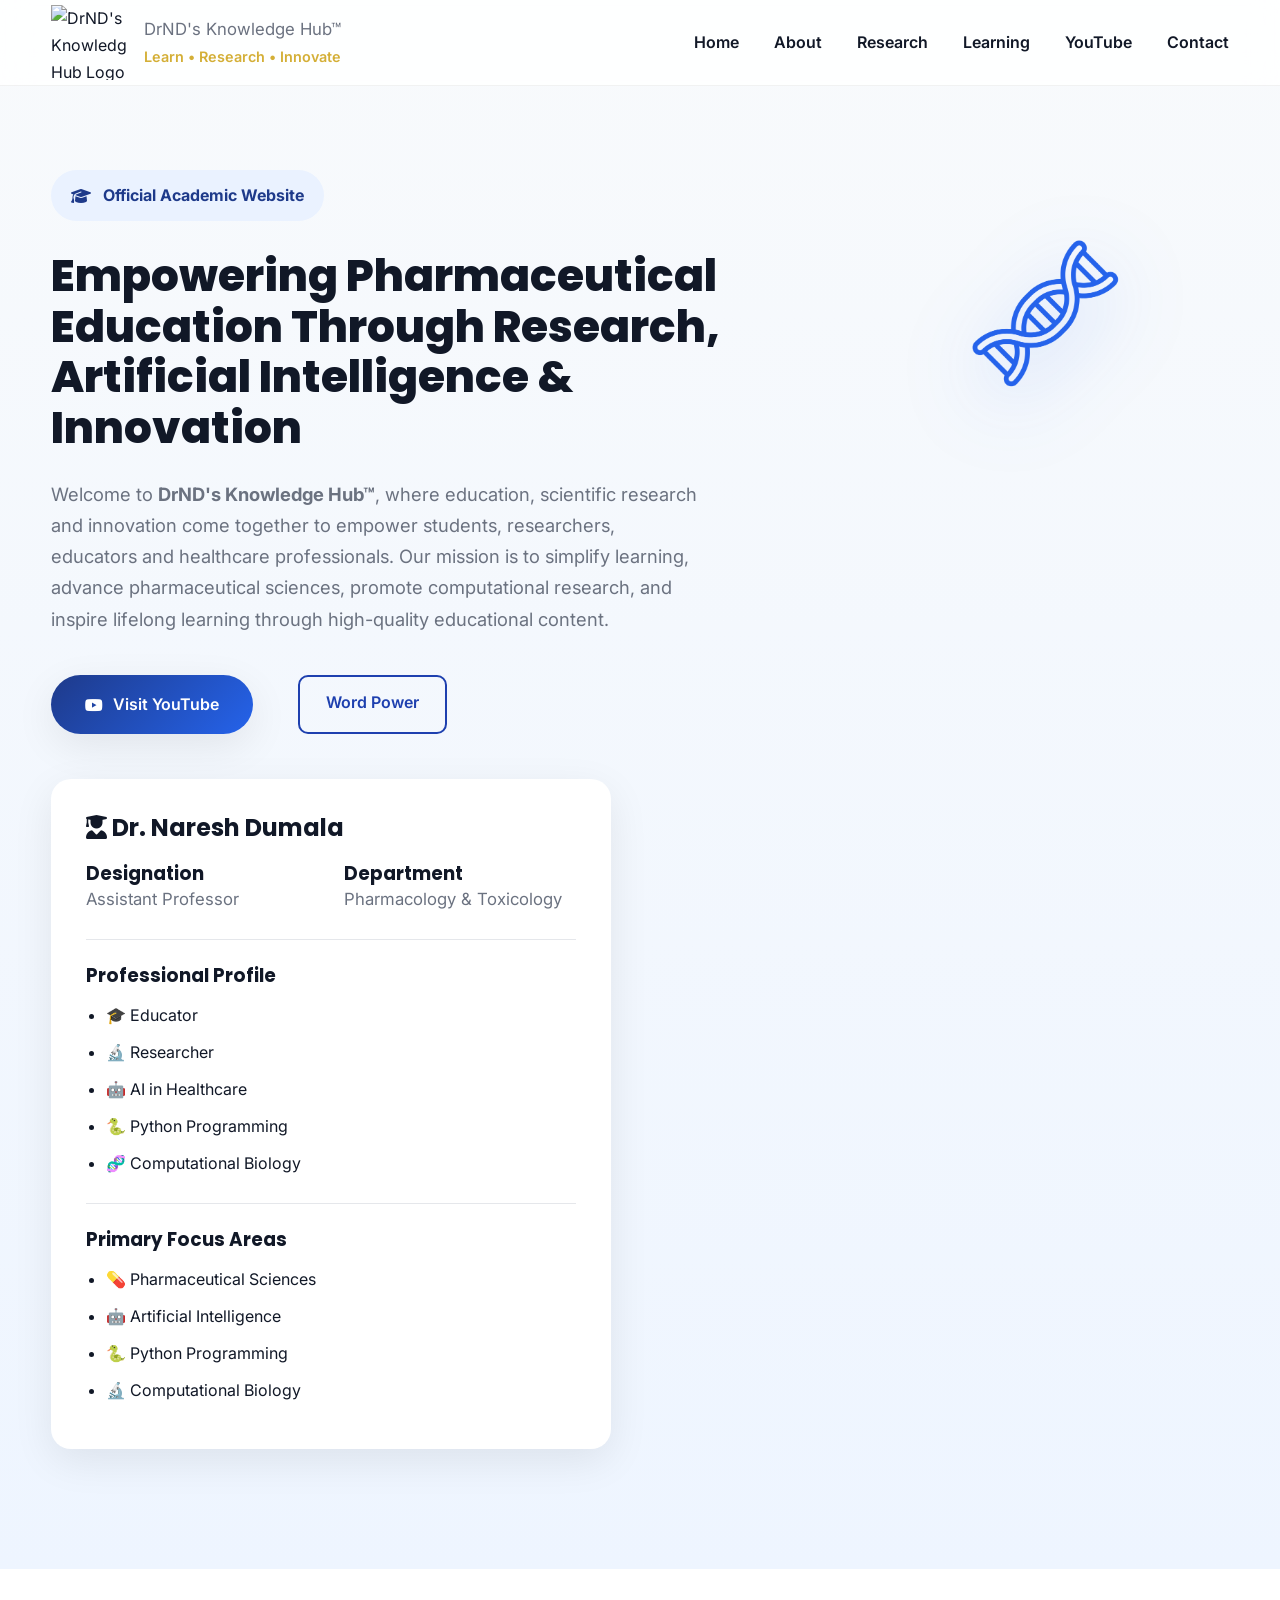
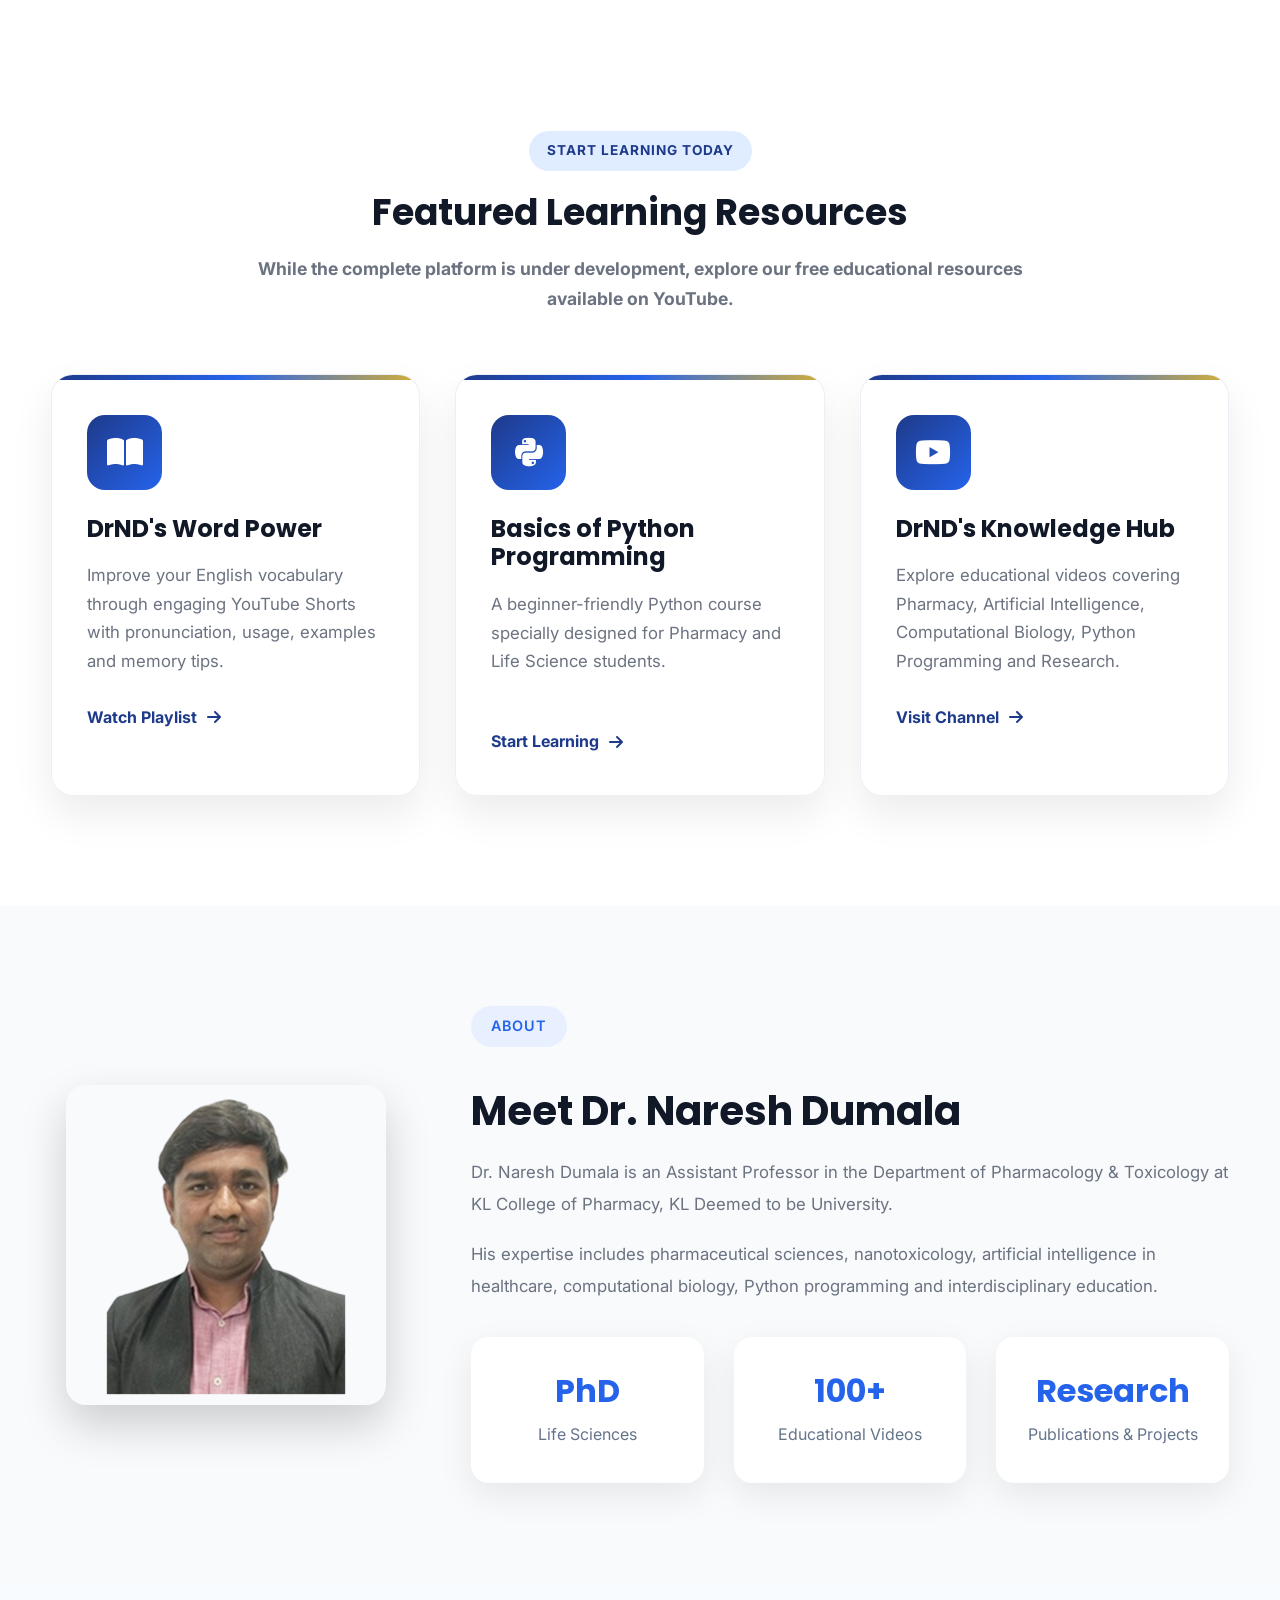
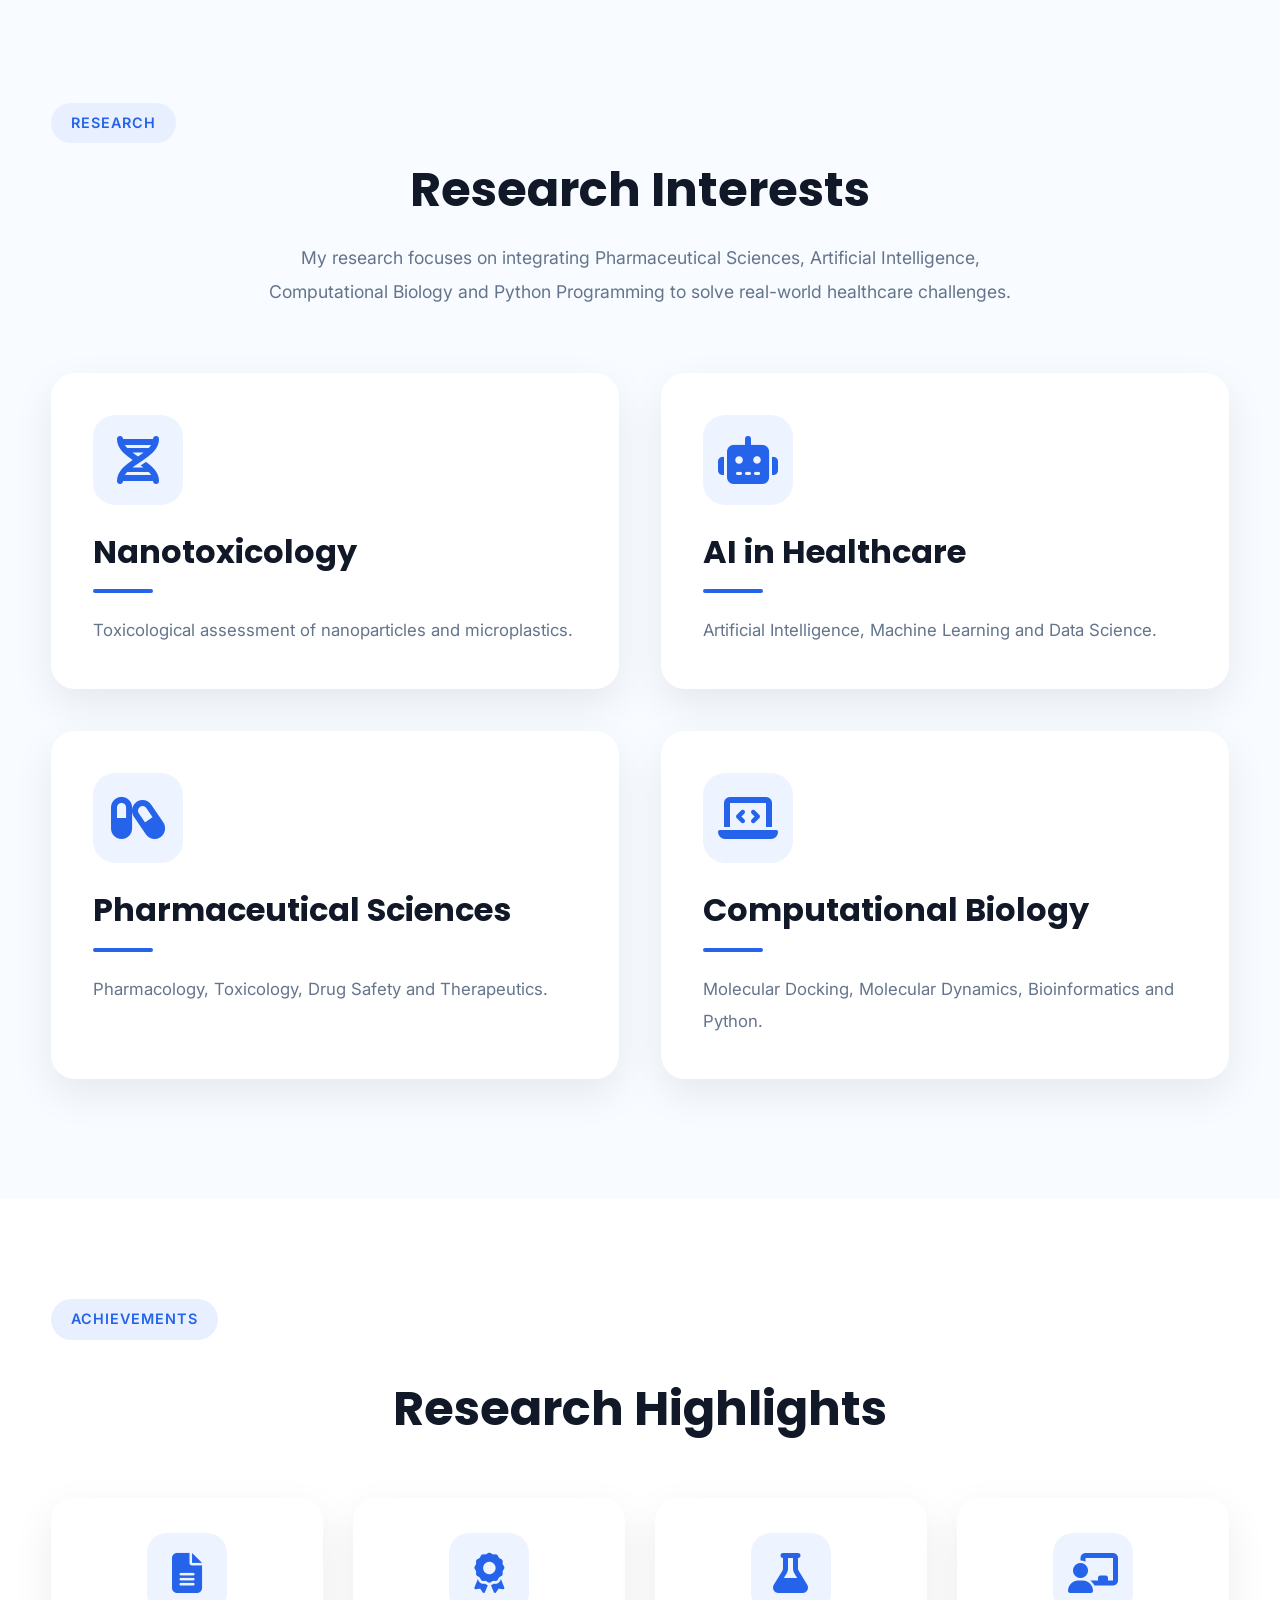
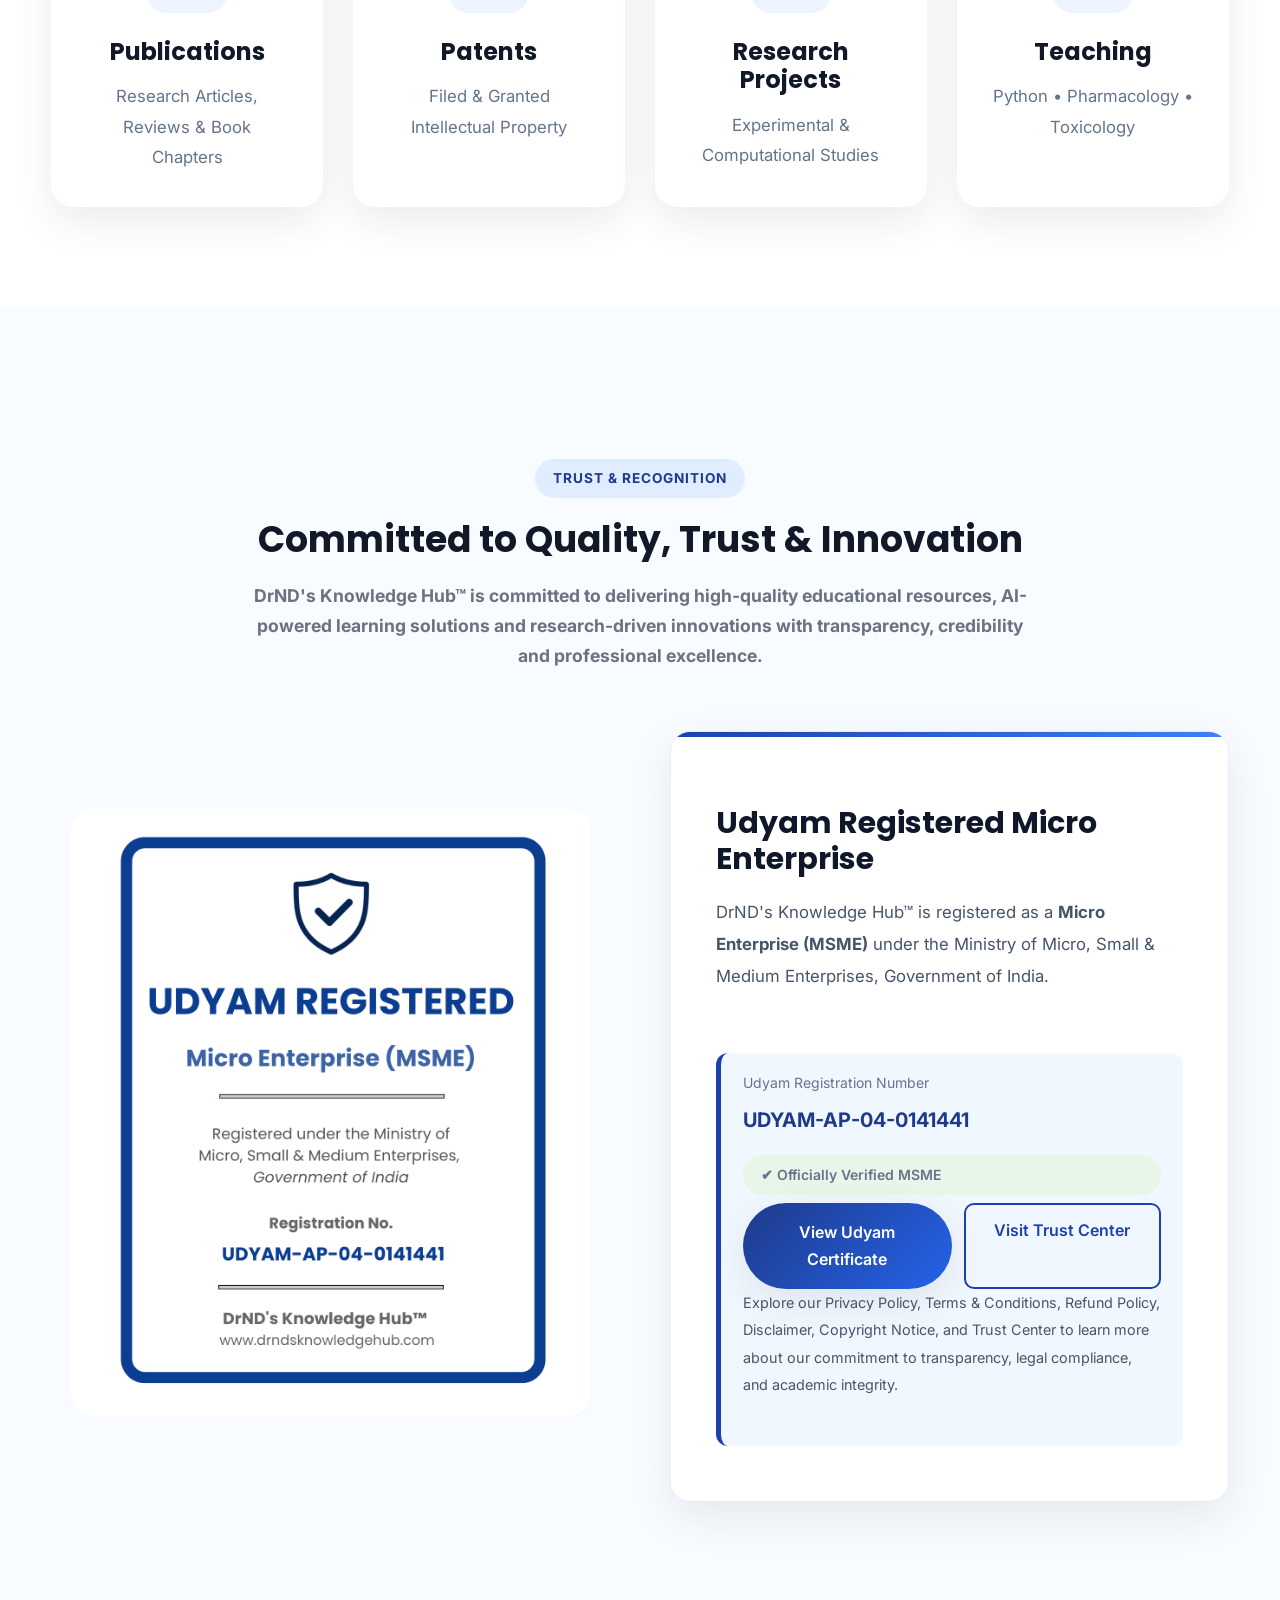
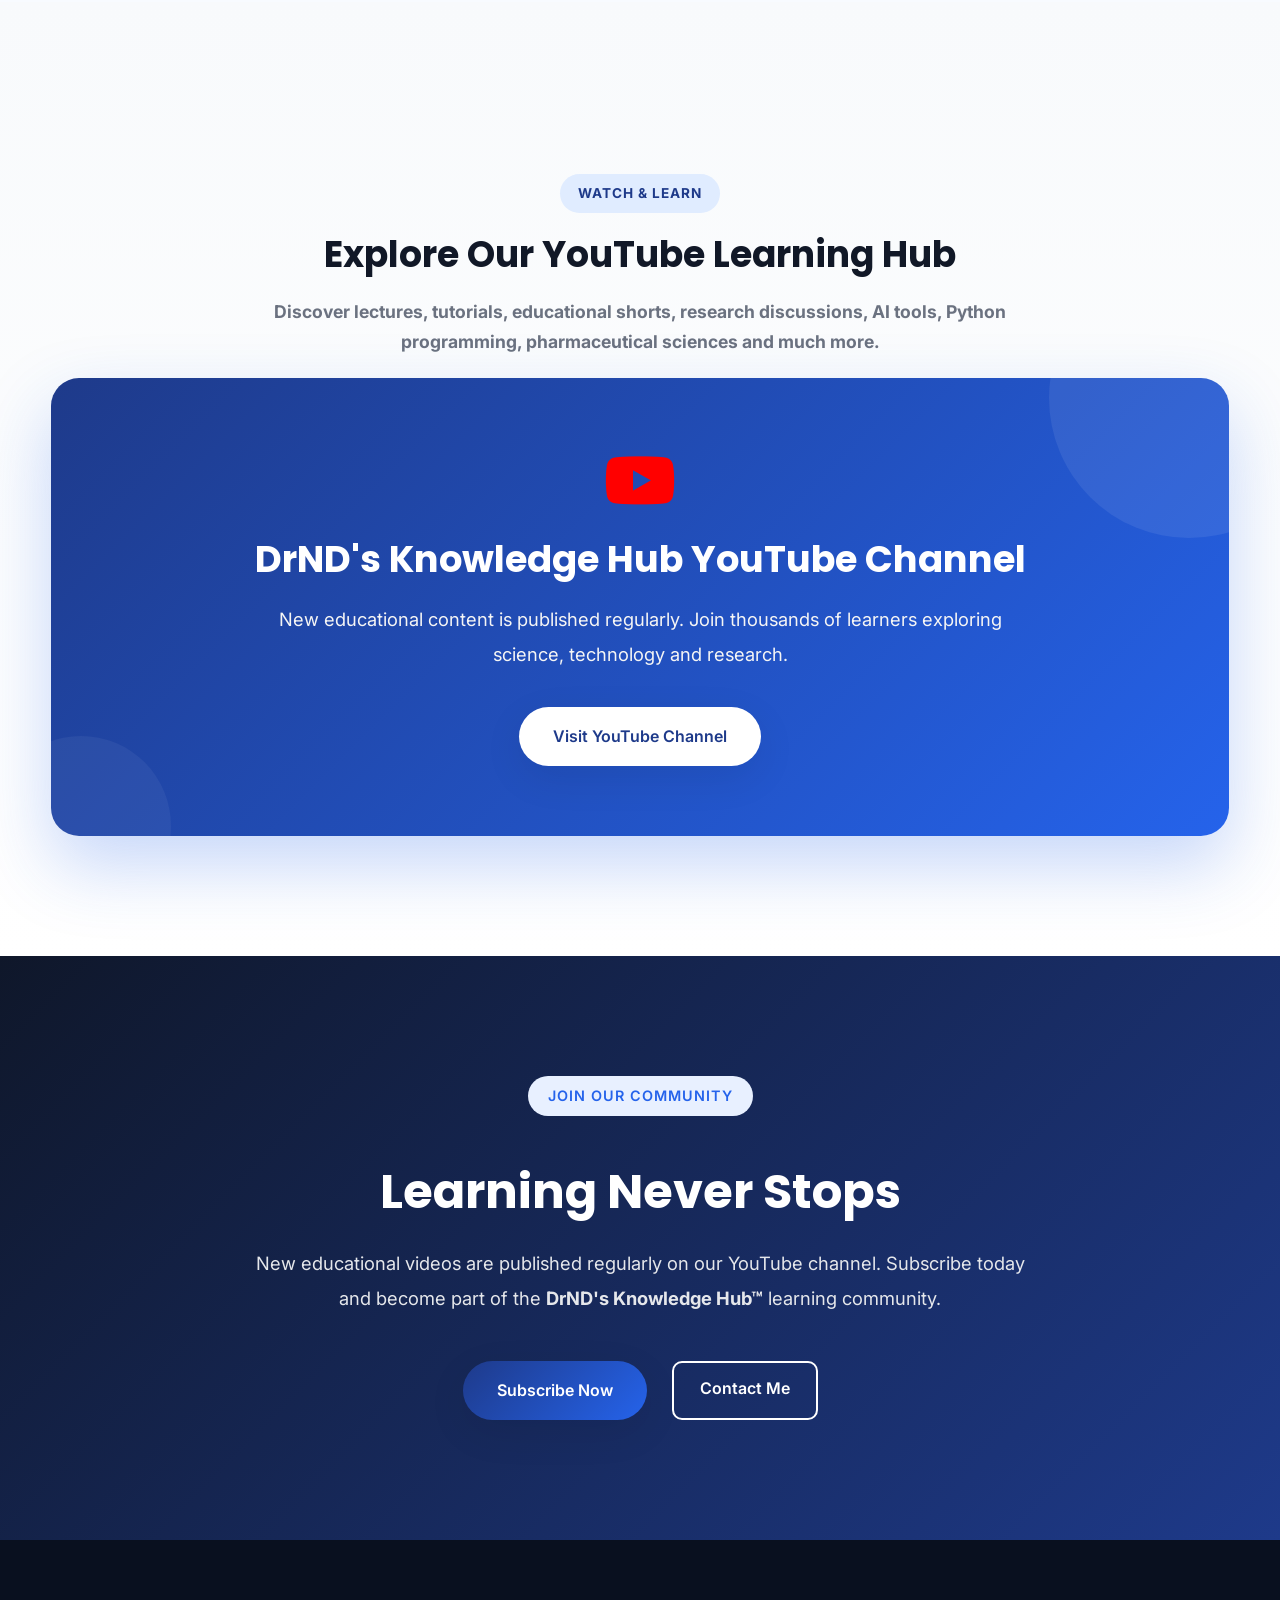
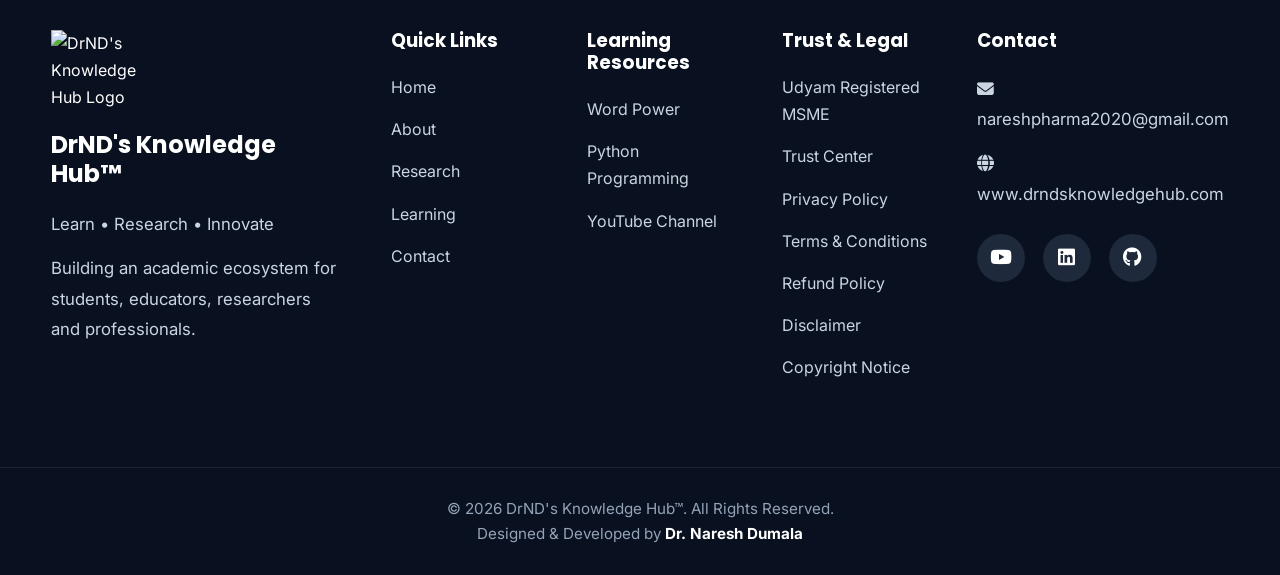
==== commit 2facc4b2: "Integrate Legal Center into website" ====
--- a/index.html
+++ b/index.html
@@ -760,6 +760,14 @@
 
     <strong>UDYAM-AP-04-0141441</strong>
 
+<div class="trust-status">
+
+    <span class="status-badge">
+
+        ✔ Officially Verified MSME
+
+    </span>
+
 </div>
 
 <div class="trust-btn">
@@ -773,7 +781,23 @@
 
     </a>
 
+    <a href="legal/trust.html"
+       class="btn-secondary">
+
+        Visit Trust Center
+
+    </a>
+
 </div>
+
+<p class="trust-note">
+
+    Explore our Privacy Policy, Terms & Conditions, Refund Policy,
+    Disclaimer, Copyright Notice, and Trust Center to learn more
+    about our commitment to transparency, legal compliance, and
+    academic integrity.
+
+</p>
 
                 </div>
 
@@ -937,19 +961,19 @@
 
             <h4>Quick Links</h4>
 
-            <ul>
-
-                <li><a href="#">Home</a></li>
-
-                <li><a href="#">About</a></li>
-
-                <li><a href="#">Research</a></li>
-
-                <li><a href="#">Learning</a></li>
-
-                <li><a href="#">Contact</a></li>
-
-            </ul>
+<ul>
+
+    <li><a href="#home">Home</a></li>
+
+    <li><a href="#about">About</a></li>
+
+    <li><a href="#research">Research</a></li>
+
+    <li><a href="#learning">Learning</a></li>
+
+    <li><a href="#contact">Contact</a></li>
+
+</ul>
 
         </div>
 
@@ -1000,39 +1024,51 @@
 
     <h4>Trust & Legal</h4>
 
-    <ul>
-
-        <li>
-    <a href="trust.html">
-        Udyam Registration
-    </a>
-</li>
-
-<li>
-    <a href="#">
-        Trademark Status
-    </a>
-</li>
-
-<li>
-    <a href="privacy.html">
-        Privacy Policy
-    </a>
-</li>
-
-<li>
-    <a href="terms.html">
-        Terms & Conditions
-    </a>
-</li>
-
-<li>
-    <a href="refund.html">
-        Refund Policy
-    </a>
-</li>
-
-    </ul>
+<ul>
+
+    <li>
+        <a href="#trust">
+            Udyam Registered MSME
+        </a>
+    </li>
+
+    <li>
+        <a href="legal/trust.html">
+            Trust Center
+        </a>
+    </li>
+
+    <li>
+        <a href="legal/privacy.html">
+            Privacy Policy
+        </a>
+    </li>
+
+    <li>
+        <a href="legal/terms.html">
+            Terms & Conditions
+        </a>
+    </li>
+
+    <li>
+        <a href="legal/refund.html">
+            Refund Policy
+        </a>
+    </li>
+
+    <li>
+        <a href="legal/disclaimer.html">
+            Disclaimer
+        </a>
+    </li>
+
+    <li>
+        <a href="legal/copyright.html">
+            Copyright Notice
+        </a>
+    </li>
+
+</ul>
 
 </div>
 
--- a/assets/css/style.css
+++ b/assets/css/style.css
@@ -250,33 +250,40 @@
 }
 
 .btn-secondary{
-
-display:inline-flex;
-
-align-items:center;
-
-gap:10px;
-
-padding:16px 34px;
-
-border:2px solid var(--primary);
-
-color:var(--primary);
-
-border-radius:100px;
-
-font-weight:600;
-
-transition:var(--transition);
-
+    display:inline-block;
+    padding:12px 26px;
+    border:2px solid #1E40AF;
+    border-radius:10px;
+    text-decoration:none;
+    color:#1E40AF;
+    font-weight:600;
+    transition:.3s;
 }
 
 .btn-secondary:hover{
-
-background:var(--primary);
-
-color:white;
-
+    background:#1E40AF;
+    color:#fff;
+}
+
+.trust-status{
+    margin-top:18px;
+}
+
+.status-badge{
+    display:inline-block;
+    background:#E8F5E9;
+    color:#2E7D32;
+    padding:8px 18px;
+    border-radius:25px;
+    font-weight:600;
+    font-size:.9rem;
+    margin-bottom:18px;
+}
+
+.trust-note{
+    font-size:0.90rem;
+    color:#6B7280;
+    line-height:1.7;
 }
 
 /*==========================================================
@@ -2400,9 +2407,13 @@
 }
 
 .trust-btn{
-
-    margin-top:20px;
-
+    display:flex;
+    gap:12px;
+}
+
+.trust-btn a{
+    flex:1;
+    text-align:center;
 }
 
 /* Badge Overlay */
@@ -2580,7 +2591,7 @@
 
 .policy-section{
 
-    padding:80px 0;
+    padding:170px 0 80px;
 
     background:#F8FAFC;
 
@@ -2702,4 +2713,17 @@
 
     border-bottom:none;
 
+}
+
+.policy-highlight{
+    background:#f8fbff;
+    border-left:5px solid #1E40AF;
+    padding:25px;
+    margin:30px 0;
+    border-radius:12px;
+}
+
+.policy-highlight h3{
+    margin-bottom:15px;
+    color:#1E3A8A;
 }
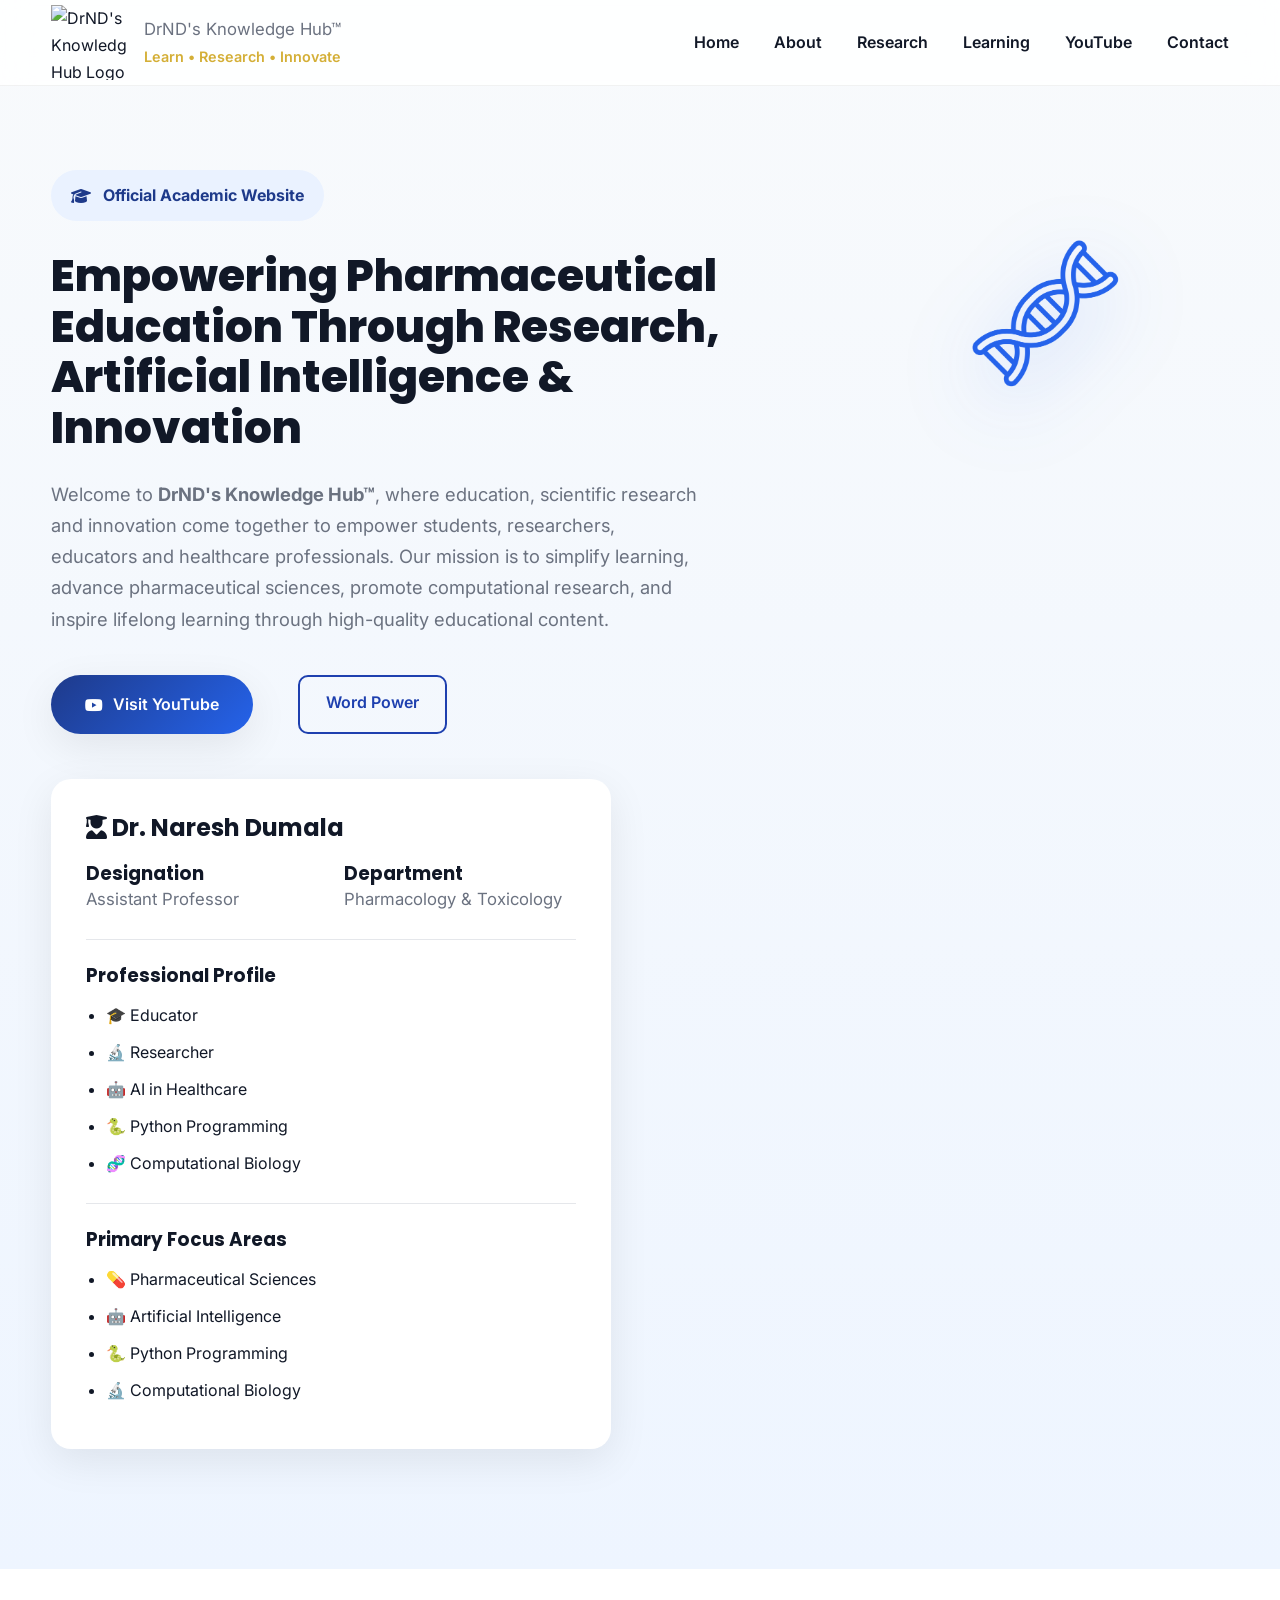
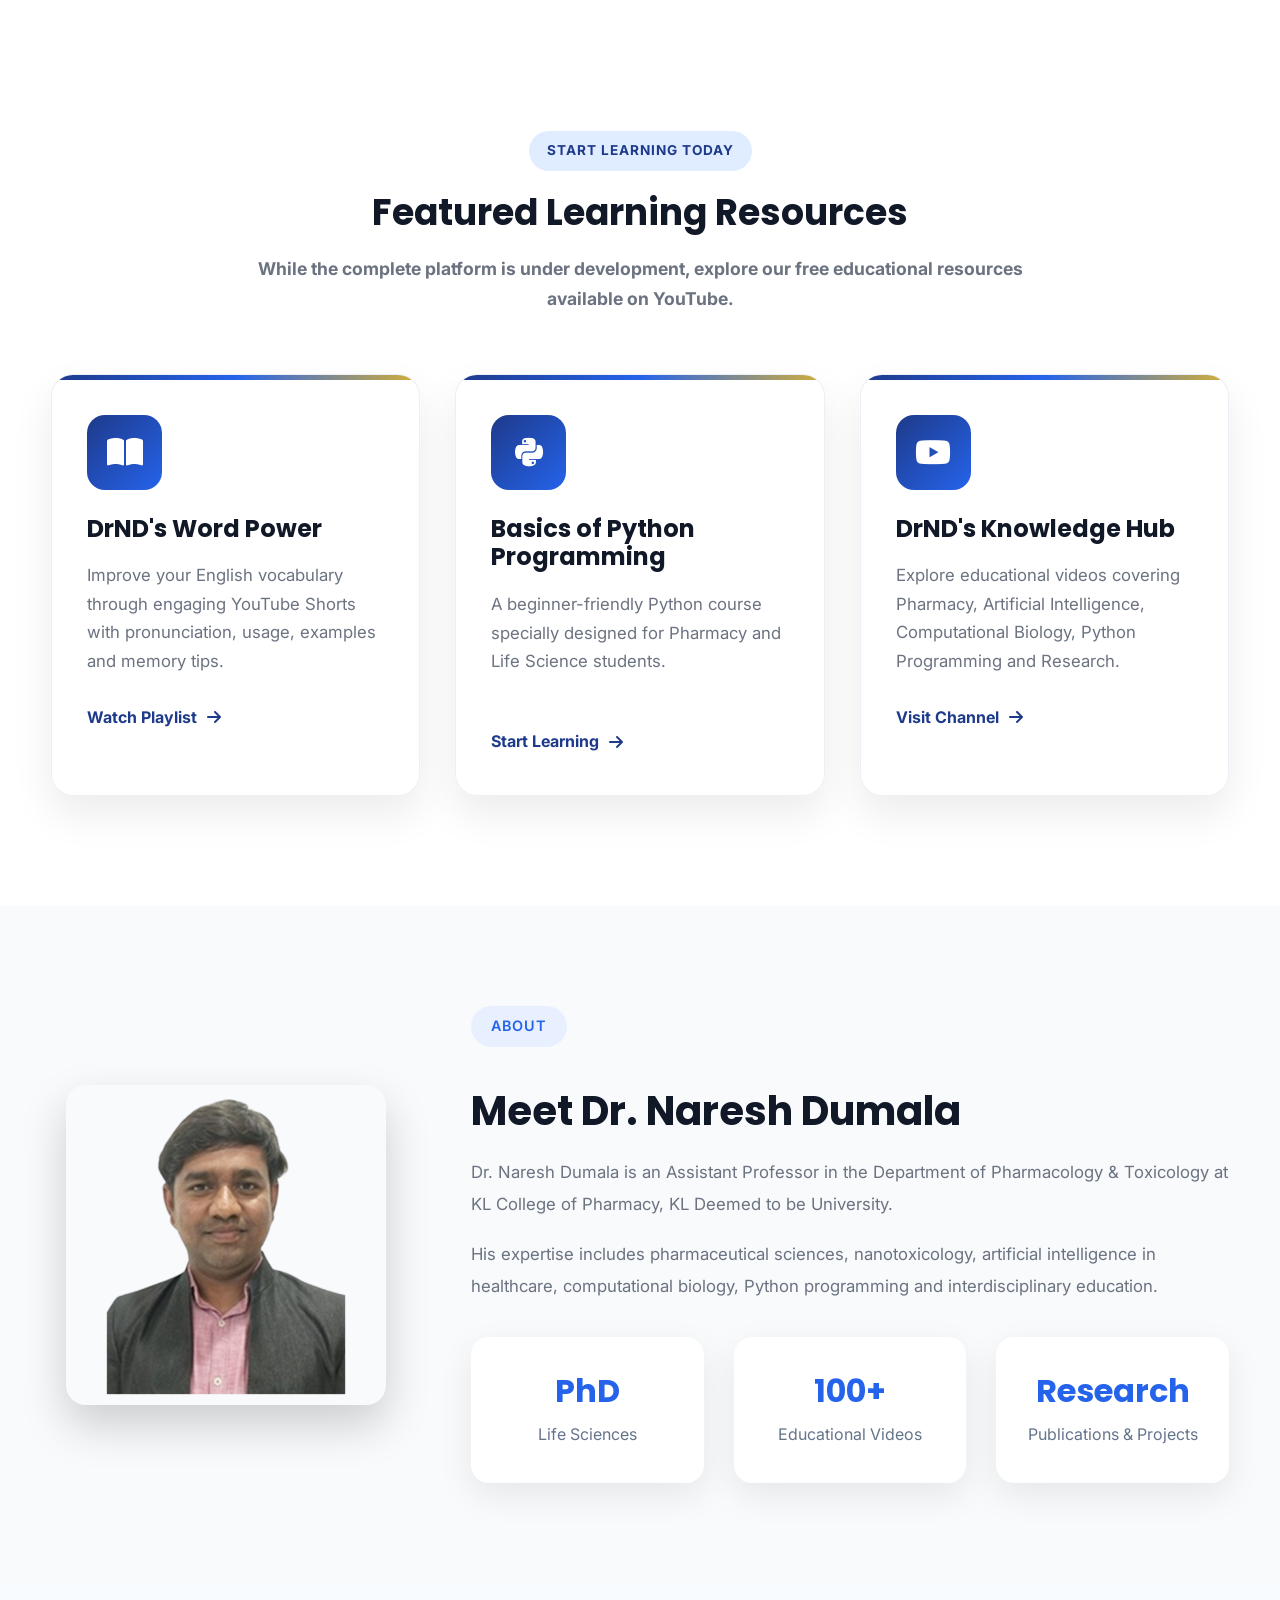
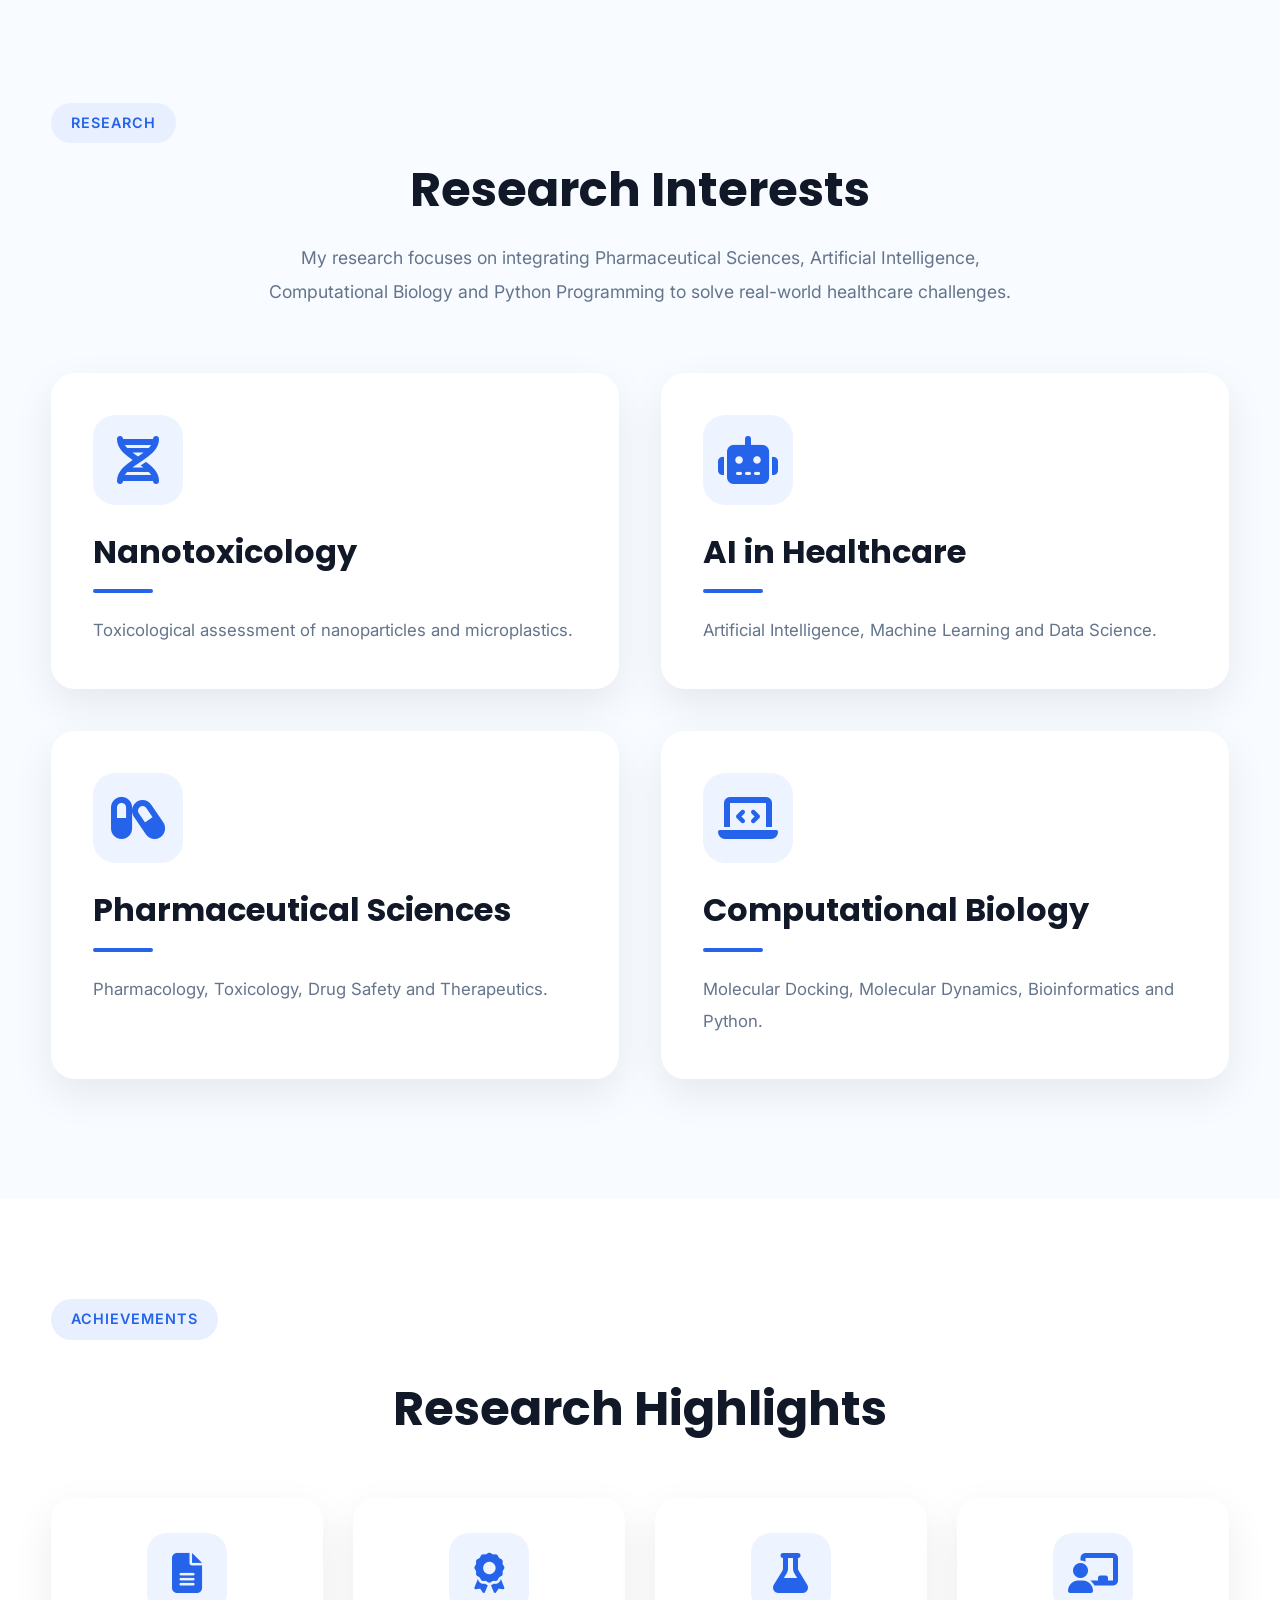
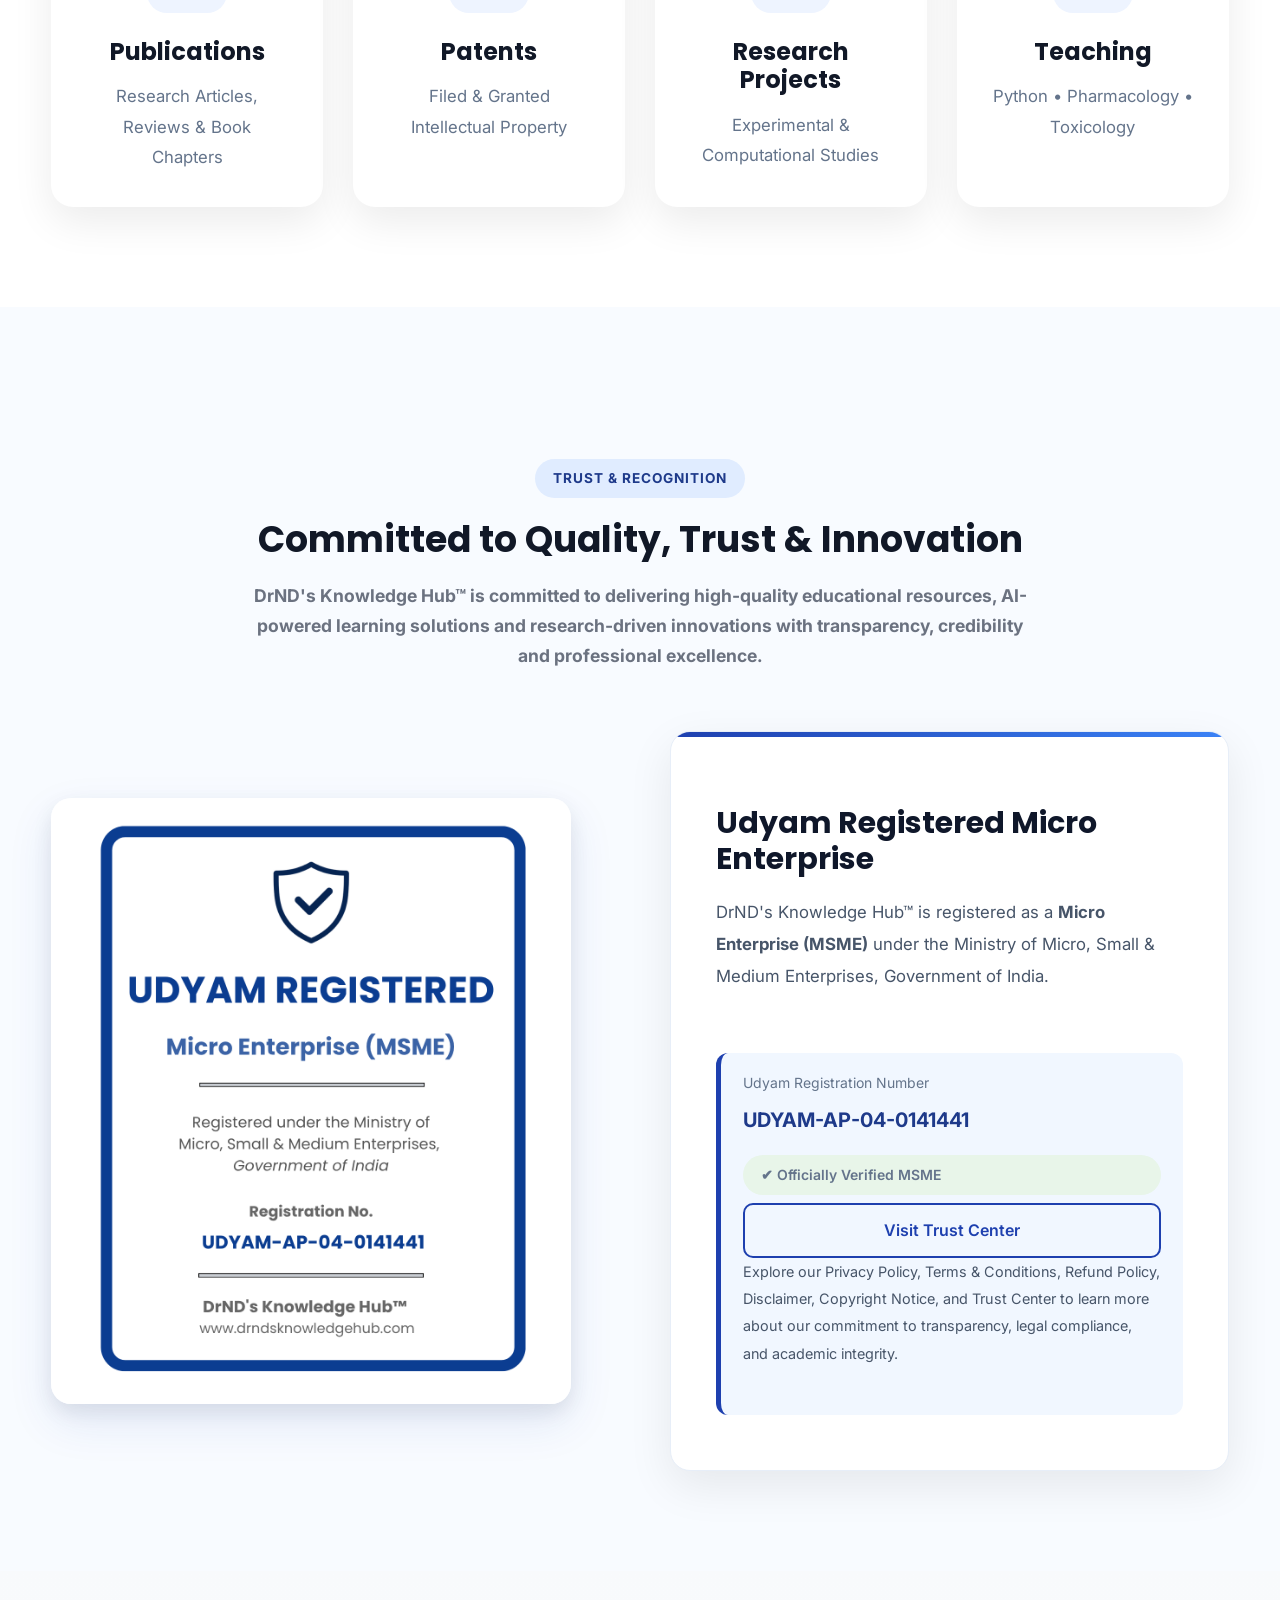
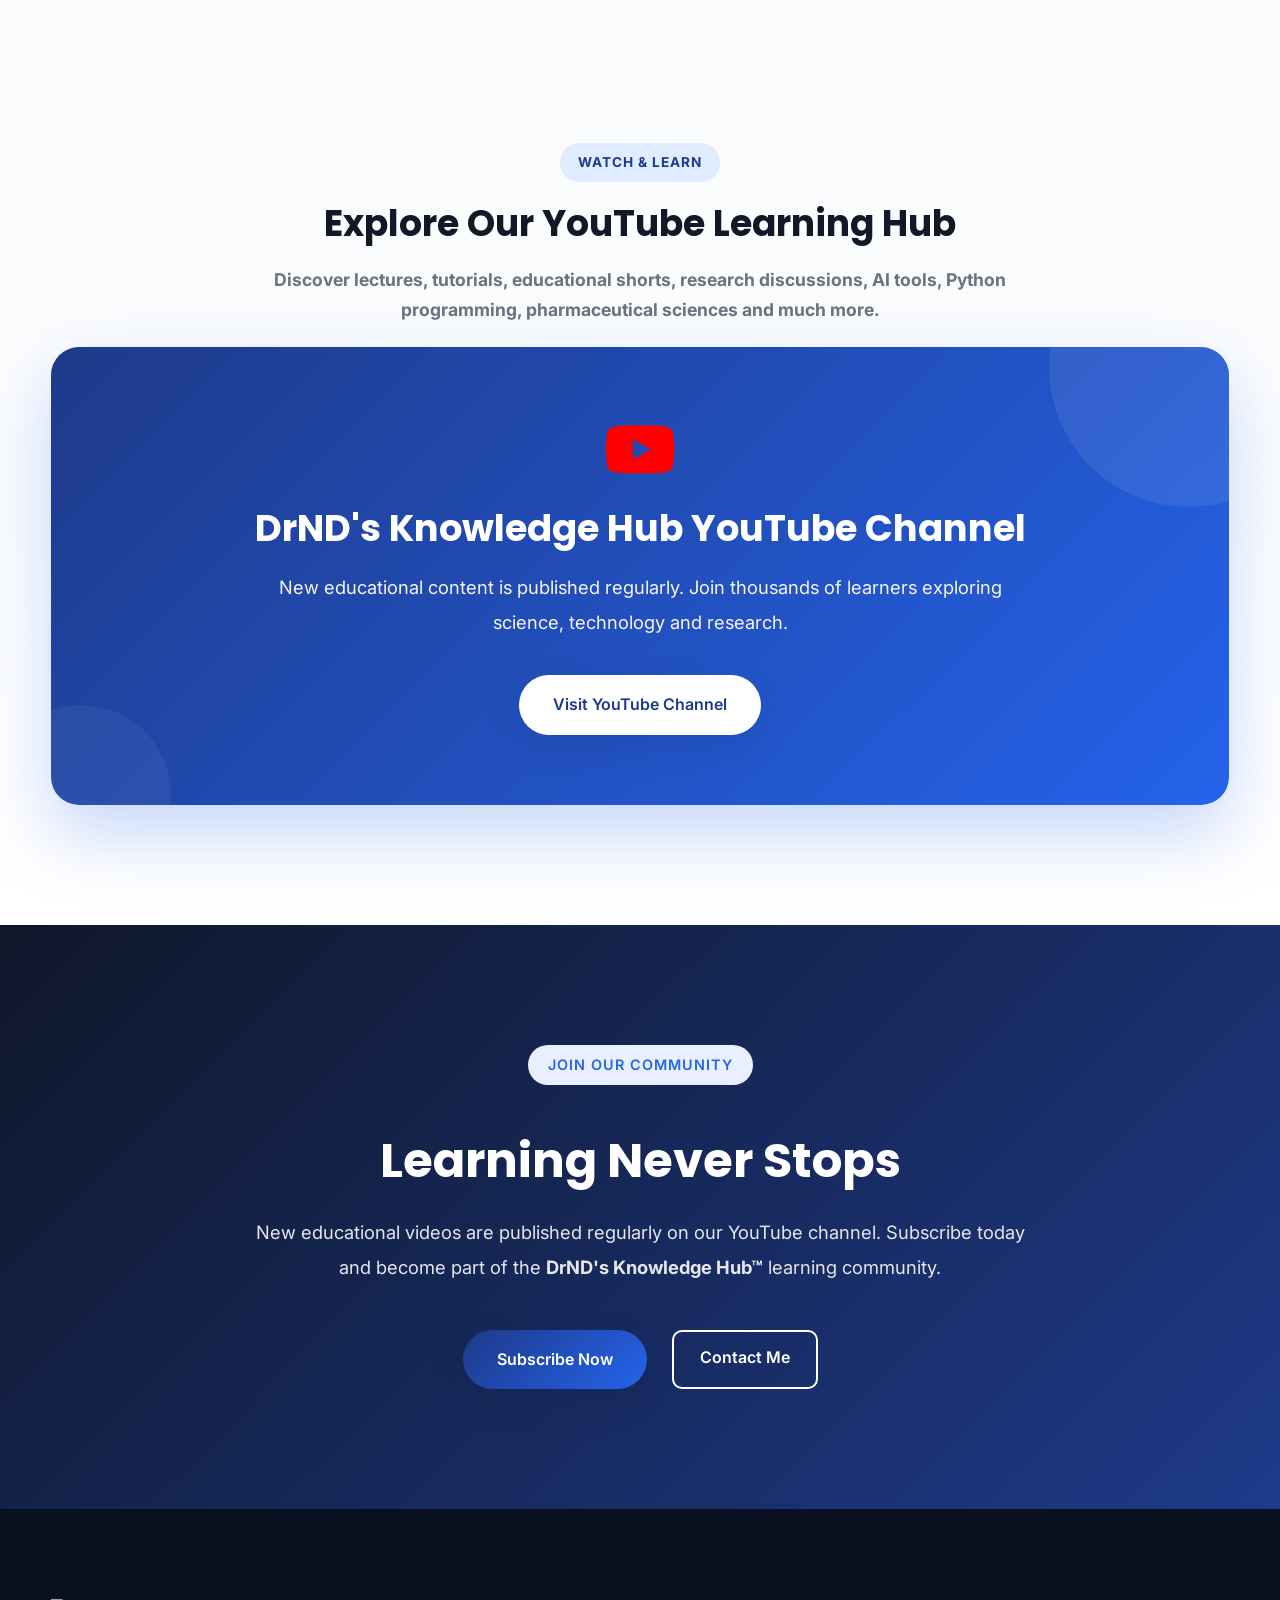
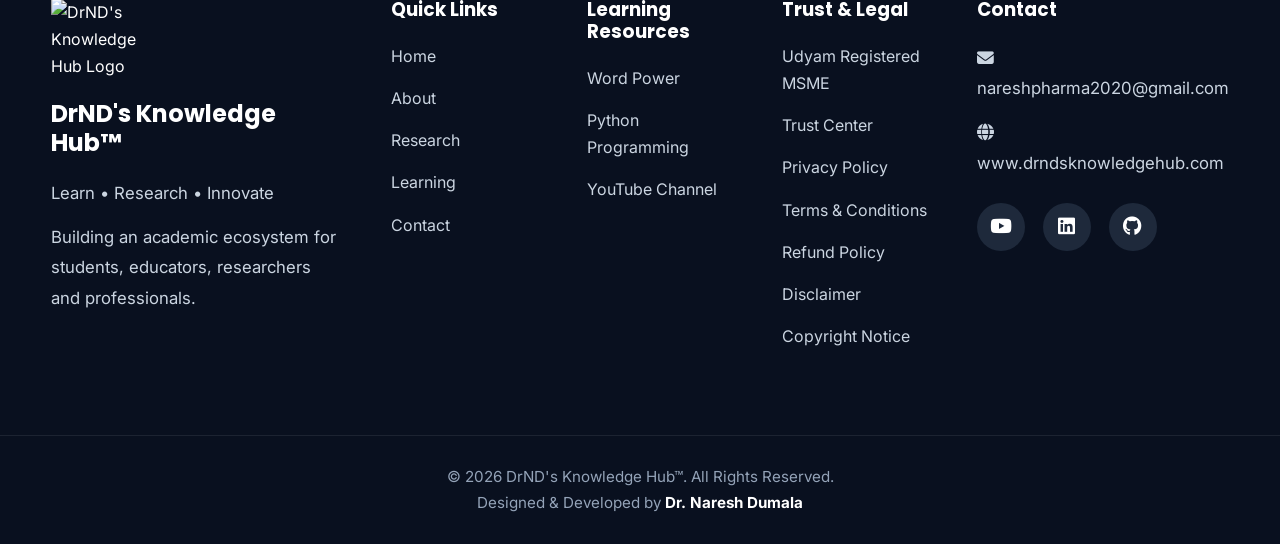
==== commit d6a1905e: "Remove public Udyam certificate download link" ====
--- a/index.html
+++ b/index.html
@@ -718,20 +718,8 @@
 
             <div class="trust-image">
 
-               <a href="assets/documents/udyam-certificate.pdf"
-                  target="_blank"
-                  rel="noopener">
-                   
-                   <img src="assets/images/badges/udyam-badge.png"
-                        alt="Udyam Registered Micro Enterprise">
-
-                    <span class="trust-overlay">
-                        🔍 View Official
-                        <br>
-                        Udyam Certificate
-                    </span>
-                  
-                </a>
+              <img src="assets/images/badges/udyam-badge.png"
+                  alt="Udyam Registered Micro Enterprise">
 
             </div>
 
@@ -772,15 +760,7 @@
 
 <div class="trust-btn">
 
-    <a href="assets/documents/udyam-certificate.pdf"
-       target="_blank"
-       rel="noopener"
-       class="btn-primary">
-
-        View Udyam Certificate
-
-    </a>
-
+    
     <a href="legal/trust.html"
        class="btn-secondary">
 
